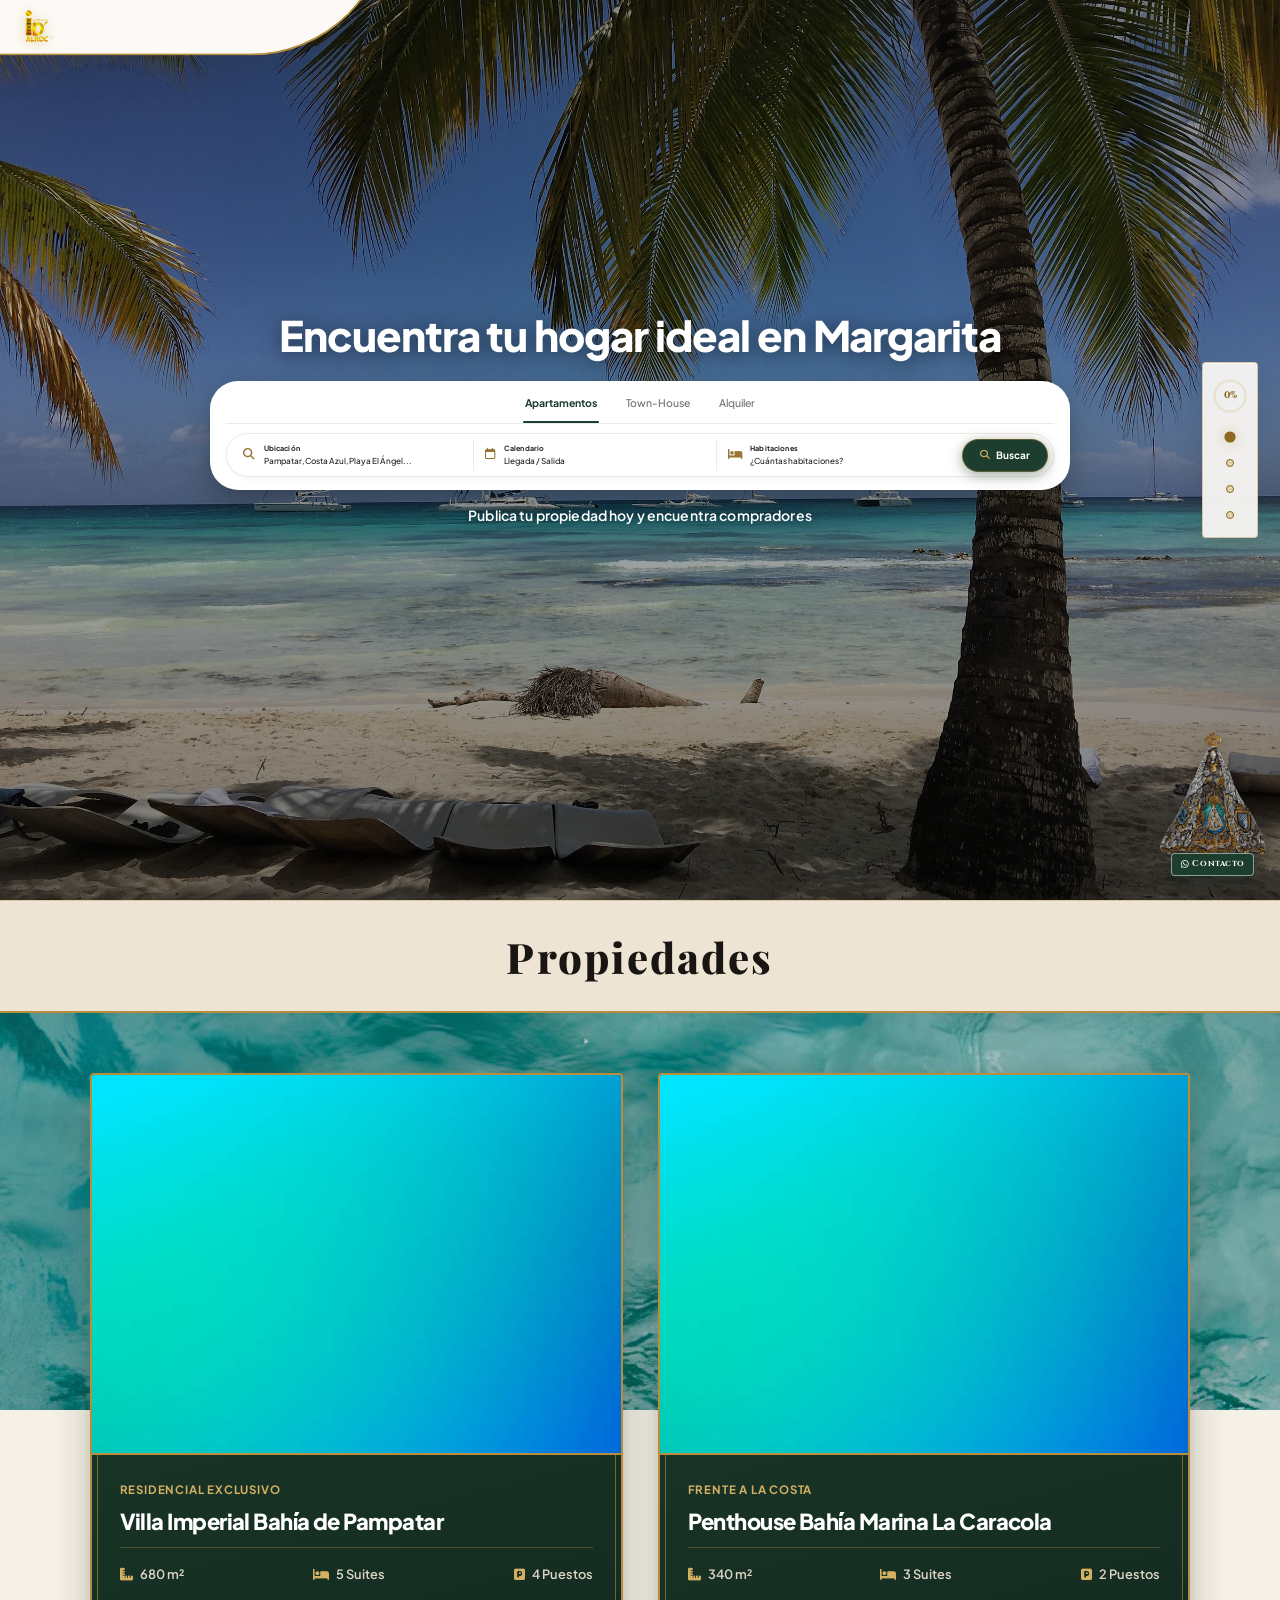
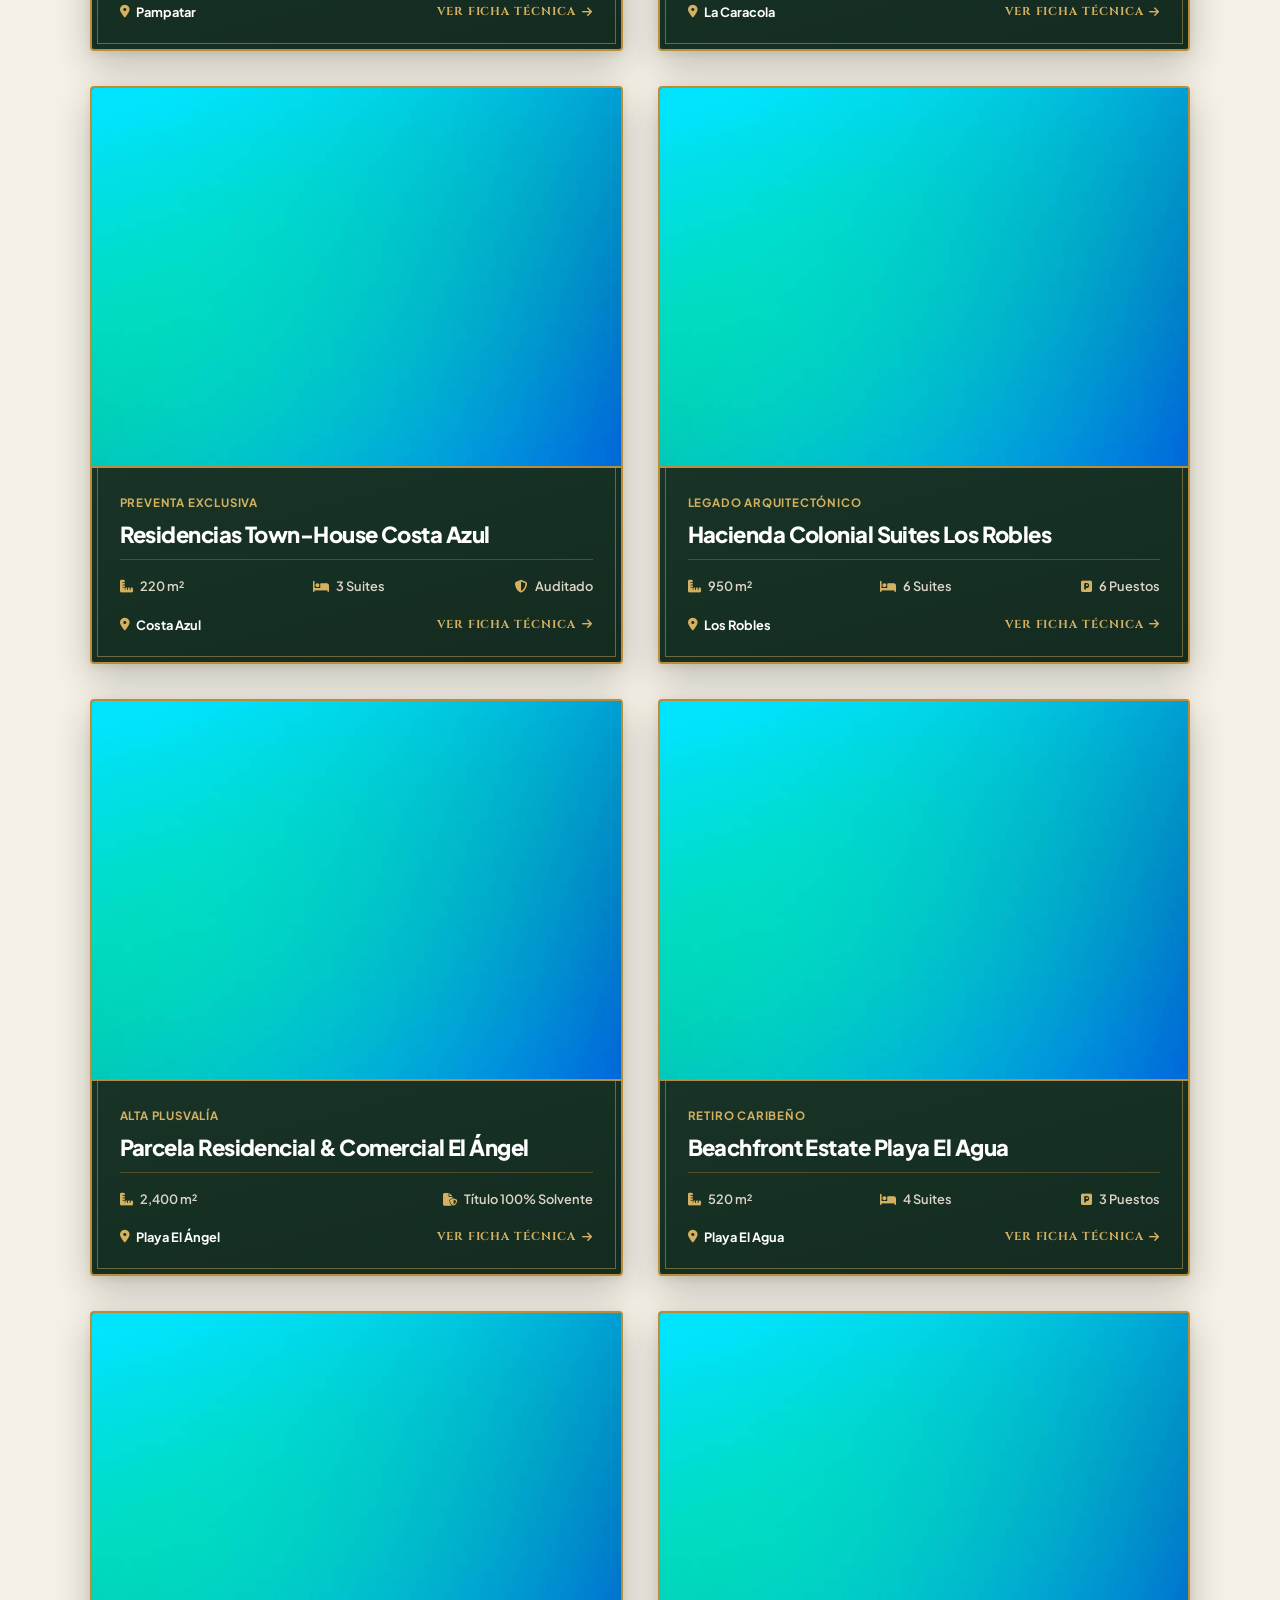
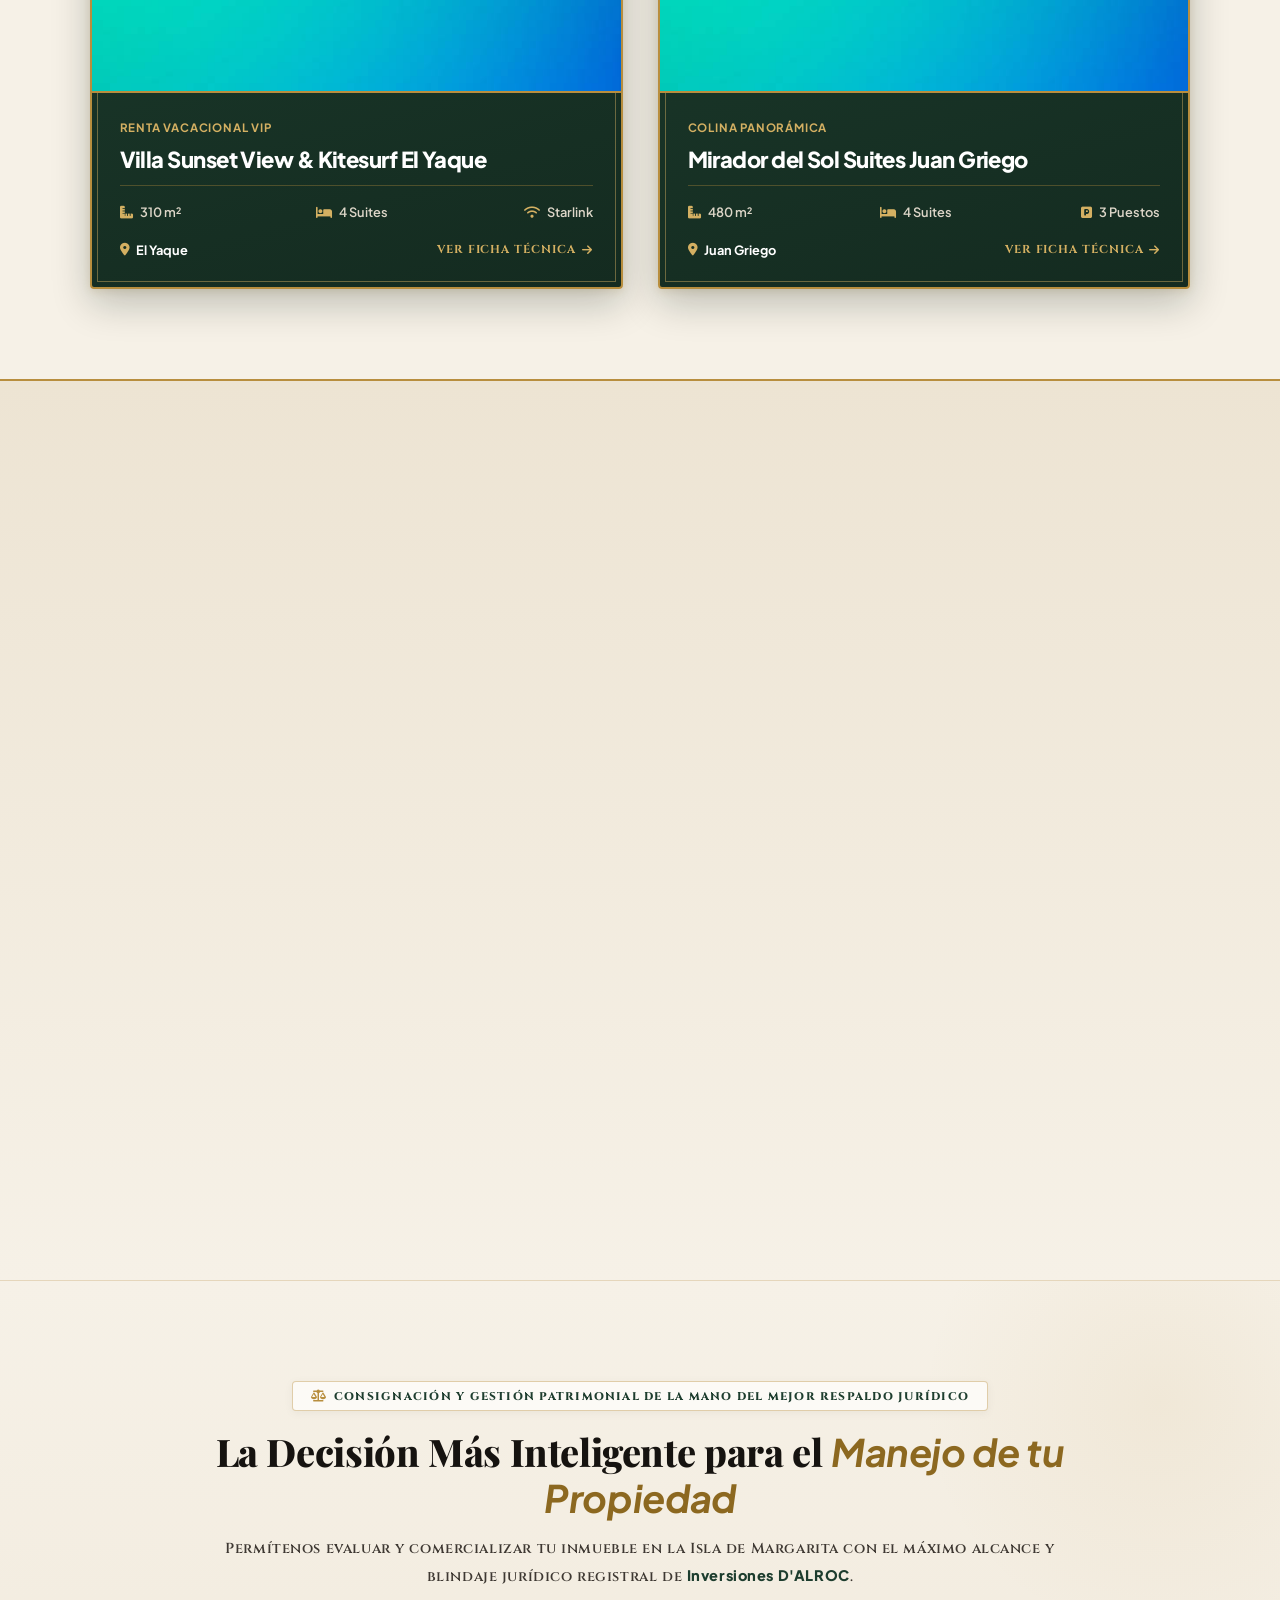
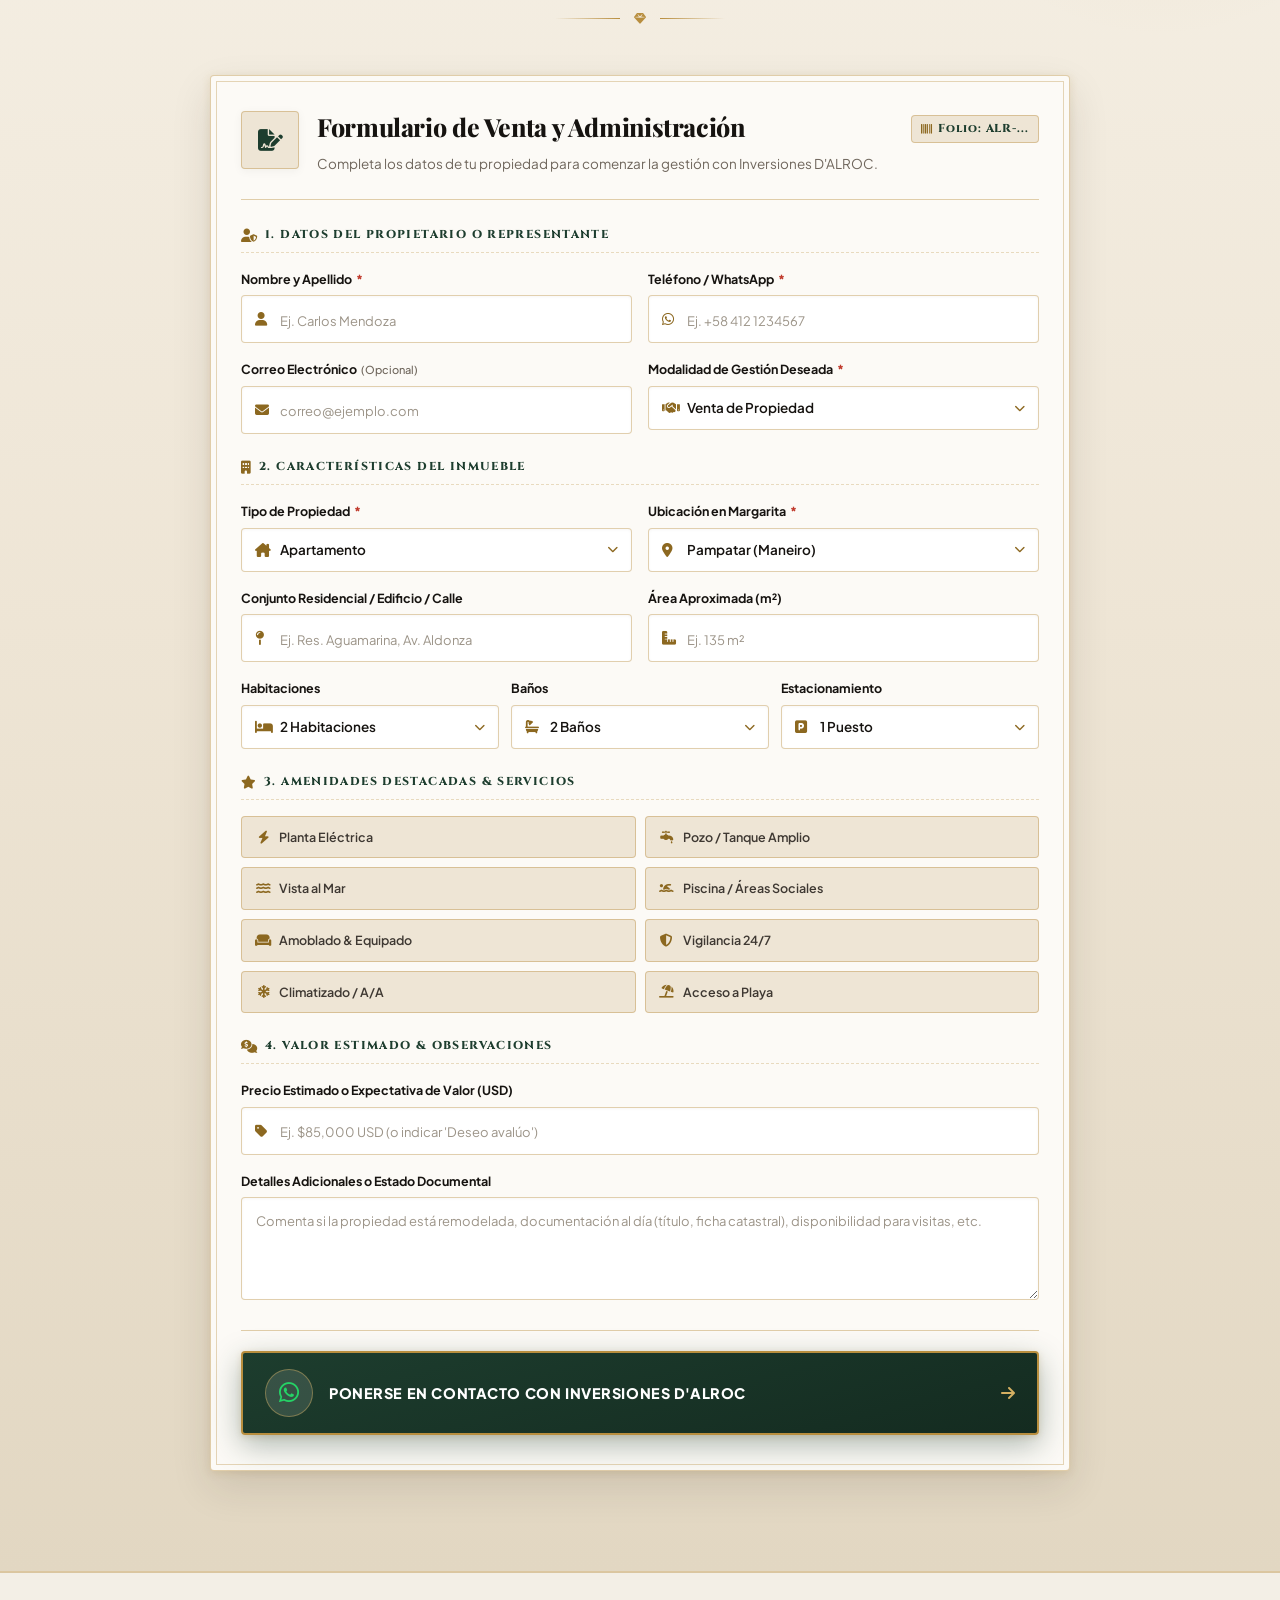
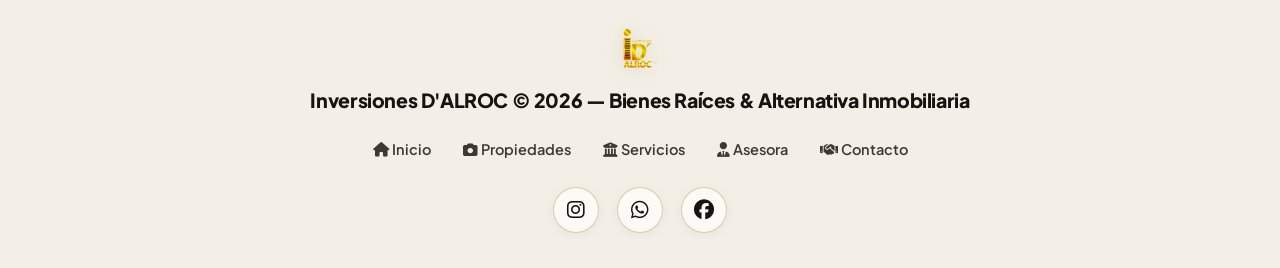
==== index.html @ d30102f3 "capo" ====
<!DOCTYPE html>
<html lang="es">

<head>
    <meta charset="UTF-8">
    <meta name="viewport" content="width=device-width, initial-scale=1.0, maximum-scale=1.0, user-scalable=no, viewport-fit=cover">
    <meta name="theme-color" content="#FCFAF6">
    <meta name="apple-mobile-web-app-capable" content="yes">
    <meta name="apple-mobile-web-app-status-bar-style" content="default">
    <title>Inversiones D'ALROC — Casas, Apartamentos y Terrenos en Isla de Margarita | Lic. Claudia Di Diomede</title>

    <!-- Metadatos Primarios & SEO -->
    <meta name="title" content="Inversiones D'ALROC — Casas, Apartamentos y Terrenos en Isla de Margarita | Lic. Claudia Di Diomede">
    <meta name="description" content="Inversiones D'ALROC Real Estate: Venta y alquiler de casas, apartamentos y terrenos en Isla de Margarita, Nueva Esparta. Asesoría jurídica personalizada con la Lic. Claudia Di Diomede.">
    <meta name="keywords" content="casas en isla de margarita, terrenos nueva esparta, compra y venta hogar, apartamentos en venta margarita, alquileres en margarita, inmobiliaria pampatar, lic claudia di diomede, inversiones dalroc">
    <meta name="author" content="Lic. Claudia Di Diomede — Inversiones D'ALROC C.A.">
    <meta name="robots" content="index, follow">
    <link rel="canonical" href="https://inversionesdalroc.com/">

    <!-- Open Graph / Redes Sociales & WhatsApp -->
    <meta property="og:type" content="website">
    <meta property="og:url" content="https://inversionesdalroc.com/">
    <meta property="og:title" content="Inversiones D'ALROC Real Estate — Bienes Raíces en Isla de Margarita">
    <meta property="og:description" content="Casas exclusivas, terrenos en Nueva Esparta, compra y venta de hogares, apartamentos frente al mar y alquileres con garantía jurídica en Margarita.">
    <meta property="og:image" content="https://inversionesdalroc.com/img/luxury_villa.png">
    <meta property="og:locale" content="es_VE">
    <meta property="og:site_name" content="Inversiones D'ALROC Real Estate">

    <!-- Twitter Card -->
    <meta property="twitter:card" content="summary_large_image">
    <meta property="twitter:url" content="https://inversionesdalroc.com/">
    <meta property="twitter:title" content="Inversiones D'ALROC Real Estate — Bienes Raíces en Margarita">
    <meta property="twitter:description" content="Venta y alquiler de casas, apartamentos y terrenos en Nueva Esparta con la Lic. Claudia Di Diomede.">
    <meta property="twitter:image" content="https://inversionesdalroc.com/img/luxury_villa.png">

    <!-- Datos Estructurados Schema.org (JSON-LD) para Google Search -->
    <script type="application/ld+json">
    {
      "@context": "https://schema.org",
      "@type": "RealEstateAgent",
      "name": "Inversiones D'ALROC Real Estate",
      "image": "https://inversionesdalroc.com/img/luxury_villa.png",
      "logo": "https://inversionesdalroc.com/img/IMG_0217.png",
      "telephone": "+584147907819",
      "email": "inversiones.idalroc@gmail.com",
      "url": "https://inversionesdalroc.com/",
      "address": {
        "@type": "PostalAddress",
        "addressLocality": "Isla de Margarita",
        "addressRegion": "Nueva Esparta",
        "addressCountry": "VE"
      },
      "founder": {
        "@type": "Person",
        "name": "Lic. Claudia Di Diomede",
        "jobTitle": "Corredora de Inmuebles Certificada",
        "image": "https://inversionesdalroc.com/img/ClaudiaIMG.jpeg"
      },
      "makesOffer": [
        {
          "@type": "Offer",
          "itemOffered": {
            "@type": "Product",
            "name": "Casas en Isla de Margarita",
            "description": "Venta de villas y casas de lujo en Pampatar, Costa Azul y Playa El Ángel."
          }
        },
        {
          "@type": "Offer",
          "itemOffered": {
            "@type": "Product",
            "name": "Terrenos Nueva Esparta",
            "description": "Venta de terrenos residenciales y comerciales con alta plusvalía y títulos garantizados."
          }
        },
        {
          "@type": "Offer",
          "itemOffered": {
            "@type": "Product",
            "name": "Compra y Venta Hogar",
            "description": "Servicios integrales de consignación, promoción y asesoría jurídica para la compra y venta de hogares."
          }
        },
        {
          "@type": "Offer",
          "itemOffered": {
            "@type": "Product",
            "name": "Apartamentos en Isla de Margarita",
            "description": "Venta y alquiler de apartamentos modernos frente al mar en La Caracola y Pampatar."
          }
        },
        {
          "@type": "Offer",
          "itemOffered": {
            "@type": "Product",
            "name": "Alquiler Residencial y Vacacional",
            "description": "Alquiler de casas y apartamentos para estadías temporales o contratos a largo plazo."
          }
        }
      ]
    }
    </script>

    <!-- Google Fonts: Cinzel, Playfair Display (Editorial Serif) & Plus Jakarta Sans (Clean Modern Sans) -->
    <link rel="preconnect" href="https://fonts.googleapis.com">
    <link rel="preconnect" href="https://fonts.gstatic.com" crossorigin>
    <link href="https://fonts.googleapis.com/css2?family=Cinzel:wght@500;600;700;800;900&family=Playfair+Display:ital,wght@0,400..900;1,400..900&family=Plus+Jakarta+Sans:wght@300;400;500;600;700;800&display=swap" rel="stylesheet">

    <!-- FontAwesome Icons -->
    <link rel="stylesheet" href="https://cdnjs.cloudflare.com/ajax/libs/font-awesome/6.7.2/css/all.min.css">

    <!-- Custom Architectural CSS Styles -->
    <link rel="stylesheet" href="estilos.css?v=responsive-15.0">
    <link rel="stylesheet" href="assets/scrollbar.css" media="only screen and (max-device-width:480px)">
    <link rel="stylesheet" href="seccion3.css?v=responsive-13.0">
</head>

<body>
    <!-- ==========================================================================
         FORMA SACRA D'ALROC EN EL TOPE (POP-UP OCULTO QUE SOBRESALE SOLO UN POQUITO)
         - CERO barra rectangular en el tope (el Hero queda 100% libre desde y:0).
         - La forma está oculta en el techo; solo sobresale un poquito (la pestaña de 46px).
         - Curvatura de arco en el extremo derecho (border-bottom-right-radius: 140px).
         - Mismo color marfil/pergamino de la página (#FCFAF6 / #F6F1E7).
         - CERO DIFUMINADO DEL FONDO (fondo 100% nítido y visible al desplegarse). -->
    <aside class="top-shape-popup" id="top-shape-popup" aria-label="Menú Arquitectónico D'ALROC">
        <!-- Cuerpo Principal de la Forma (Desplegable) -->
        <div class="top-shape-body">
            <!-- Encabezado con Marca & Botón de Cierre (Clickeable hacia pie de página) -->
            <div class="top-shape-header">
                <a href="#pie-de-pagina" class="top-shape-brand-link" title="Ir a información de contacto y pie de página">
                    <span class="top-shape-kicker">EXCLUSIVIDAD Y BLINDAJE</span>
                    <h2 class="top-shape-title">INVERSIONES D'<em>ALROC</em></h2>
                    <span class="top-shape-tagline">
                        <span class="tagline-desktop">En la venta o compra de tu propiedad</span>
                        <span class="tagline-mobile">Exclusividad y blindaje en la compra o venta de tu propiedad.</span>
                    </span>
                </a>
                <button class="top-shape-close-btn" id="top-shape-close-btn" aria-label="Cerrar Menú">
                    <i class="fa-solid fa-xmark"></i>
                </button>
            </div>

            <!-- Perfil Profesional & Presentación: De qué se trata Inversiones D'ALROC -->
            <div class="top-shape-about-card">
                <!-- Bloques de Especialidad y Servicios (Infonormal) - Por encima de la píldora -->
                <div class="top-shape-services-grid">
                    <div class="top-shape-service-card">
                        <div class="top-shape-service-icon">
                            <i class="fa-solid fa-building-circle-check"></i>
                        </div>
                        <div class="top-shape-service-text">
                            <strong>Bienes Raíces & Gestoría</strong>
                            <p>Compra, venta, alquiler y asesoría legal inmobiliaria.</p>
                        </div>
                    </div>

                    <div class="top-shape-service-card">
                        <div class="top-shape-service-icon">
                            <i class="fa-solid fa-compass-drafting"></i>
                        </div>
                        <div class="top-shape-service-text">
                            <strong>Construcción & Remodelación</strong>
                            <p>Proyectos de arquitectura, reformas y afines.</p>
                        </div>
                    </div>

                    <div class="top-shape-service-card">
                        <div class="top-shape-service-icon">
                            <i class="fa-solid fa-plane-departure"></i>
                        </div>
                        <div class="top-shape-service-text">
                            <strong>Turismo & Hospedaje</strong>
                            <p>Boletería aérea, pasajes y alojamientos selectos.</p>
                        </div>
                    </div>
                </div>

                <div class="top-shape-divider"></div>

                <!-- Fila Interactiva: Burbuja circular a Píldora Panorámica + Texto Fly-In rotativo (Sin panel verde) -->
                <div class="top-shape-expand-row" id="top-shape-expand-row">
                    <div class="top-shape-pill-box">
                        <img src="img/ImagenLarge.jpg" alt="Vista Panorámica Isla de Margarita — Inversiones D'ALROC" class="top-shape-pill-img">
                    </div>
                    <div class="top-shape-flyin-wrap" id="top-shape-flyin-wrap">
                        <div class="top-shape-flyin-item active" data-index="0">
                            <i class="fa-solid fa-location-dot"></i>
                            <span>BAHÍA DE PAMPATAR, ISLA DE MARGARITA</span>
                        </div>
                        <div class="top-shape-flyin-item" data-index="1">
                            <i class="fa-solid fa-house-chimney-window"></i>
                            <span>EL HOGAR DE TUS SUEÑOS, JUNTO A NUESTRA ASESORÍA.</span>
                        </div>
                        <div class="top-shape-flyin-item" data-index="2">
                            <i class="fa-solid fa-compass"></i>
                            <span>EL ENCANTO DE LA ISLA, DE LA MANO DE NOSOTROS.</span>
                        </div>
                    </div>
                </div>
            </div>

            <!-- Acciones de Contacto Inmediato -->
            <div class="top-shape-actions">
                <a href="#Galeria" class="top-shape-wa-link">
                    <i class="fa-solid fa-house-chimney"></i> Ver propiedades ahora
                </a>
                <a href="tel:+584147907819" class="top-shape-phone-link">
                    <i class="fa-solid fa-phone"></i> +58 414 790-7819
                </a>
            </div>
        </div>

        <button class="top-shape-handle" id="top-shape-handle" aria-expanded="false" aria-controls="top-shape-popup" aria-label="Abrir Menú Inversiones D'ALROC" title="Inversiones D'ALROC — Clic para abrir / cerrar menú">
            <img src="img/IMG_0217.png" alt="Inversiones D'ALROC" class="shape-handle-logo">
        </button>
    </aside>

    <!-- BRÚJULA & INDICADOR FLOTANTE DE RECORRIDO (SCROLL COMPASS) -->
    <aside class="scroll-compass-dock" id="scroll-compass" aria-label="Navegación de recorrido">
        <div class="compass-dial-wrap">
            <svg class="compass-dial-svg" viewBox="0 0 44 44">
                <circle class="compass-dial-bg" cx="22" cy="22" r="18" />
                <circle class="compass-dial-progress" id="compass-progress-circle" cx="22" cy="22" r="18" />
            </svg>
            <span class="compass-percent" id="compass-percent-text">0%</span>
        </div>
        <nav class="compass-milestones">
            <a href="#Historia" class="compass-node active" data-section="Historia" title="Inicio & Mercado">
                <span class="node-dot"></span>
                <span class="node-label">Inicio</span>
            </a>
            <a href="#Galeria" class="compass-node" data-section="Galeria" title="Portafolio de Inmuebles">
                <span class="node-dot"></span>
                <span class="node-label">Portafolio</span>
            </a>
            <a href="#Opiniones" class="compass-node" data-section="Opiniones" title="Servicios Premium">
                <span class="node-dot"></span>
                <span class="node-label">Servicios</span>
            </a>
            <a href="#Legado" class="compass-node" data-section="Legado" title="Lic. Claudia Di Diomede">
                <span class="node-dot"></span>
                <span class="node-label">Asesora</span>
            </a>
        </nav>
    </aside>

    <!-- ==========================================================================
         INSIGNIA / PESTAÑA FLOTANTE VIRGEN DEL VALLE (OPCIÓN 2)
         - Ubicada en el margen derecho inferior como sello protector insular.
         - Muestra la silueta de PopUPpaginawebOK con resplandor dorado.
         - Al hacer clic, abre un flyout victoriano con canal directo a WhatsApp.
         ========================================================================== -->
    <aside class="virgen-floating-dock" id="virgen-floating-dock" aria-label="Sello Sacro Virgen del Valle D'ALROC">
        <!-- Tarjeta Flyout: Tarjeta de Presentación Ejecutiva Lcda. Claudia Di Diomede -->
        <div class="virgen-flyout-card" id="virgen-flyout-card" aria-hidden="true">
            <button class="virgen-flyout-close" id="virgen-flyout-close" aria-label="Cerrar presentación">
                <i class="fa-solid fa-xmark"></i>
            </button>
            
            <!-- Encabezado con Retrato y Datos Principales (Más espacioso y visible) -->
            <div class="vcard-profile-header">
                <div class="vcard-avatar-box">
                    <img src="img/ClaudiaIMG.jpeg" alt="Lcda. Claudia Di Diomede" class="vcard-avatar-img">
                </div>
                <div class="vcard-profile-info">
                    <span class="vcard-kicker">ASESORÍA INMOBILIARIA INTEGRAL</span>
                    <h4 class="vcard-name">Lcda. Claudia Di Diomede</h4>
                    <span class="vcard-cert-tag"><i class="fa-solid fa-award"></i> Profesional Certificado N° 2735</span>
                </div>
            </div>

            <!-- Línea Divisoria con Redes Sociales Oficiales D'ALROC -->
            <div class="vcard-icons-divider" aria-label="Redes Sociales Oficiales: X, Instagram, Facebook y YouTube">
                <span class="vcard-divider-line"></span>
                <div class="vcard-icons-row">
                    <a href="https://x.com/AlrocD" target="_blank" rel="noopener noreferrer" class="vcard-icon-badge" title="X (Twitter) @AlrocD" aria-label="X Twitter Inversiones D'ALROC">
                        <i class="fa-brands fa-x-twitter"></i>
                    </a>
                    <a href="https://www.instagram.com/inversionesdalroc.ca?utm_source=qr&igsh=cG54N2lrMnhqZDhx" target="_blank" rel="noopener noreferrer" class="vcard-icon-badge" title="Instagram @inversionesdalroc.ca" aria-label="Instagram Inversiones D'ALROC">
                        <i class="fa-brands fa-instagram"></i>
                    </a>
                    <a href="https://www.facebook.com/search/top?q=Inversiones%20D%27ALROC" target="_blank" rel="noopener noreferrer" class="vcard-icon-badge" title="Facebook Inversiones D'ALROC" aria-label="Facebook Inversiones D'ALROC">
                        <i class="fa-brands fa-facebook-f"></i>
                    </a>
                    <a href="https://www.youtube.com/@InversionesDalroc" target="_blank" rel="noopener noreferrer" class="vcard-icon-badge" title="Canal de YouTube Oficial D'ALROC" aria-label="YouTube Inversiones D'ALROC">
                        <i class="fa-brands fa-youtube"></i>
                    </a>
                </div>
                <span class="vcard-divider-line"></span>
            </div>

            <!-- Canal Directo WhatsApp -->
            <a href="https://wa.me/584147907819?text=Hola%2C%20Lcda.%20Claudia.%20Deseo%20informaci%C3%B3n%20sobre%20sus%20servicios%20inmobiliarios%2C%20gestor%C3%ADa%20y%20turismo%20en%20Isla%20de%20Margarita." target="_blank" rel="noopener noreferrer" class="virgen-flyout-wa-btn">
                <i class="fa-brands fa-whatsapp"></i> Conversar con la Lcda. Claudia
            </a>
        </div>

        <!-- Pestaña / Silueta de la Virgen que asoma desde el margen derecho -->
        <div class="virgen-tab-trigger" id="virgen-tab-trigger" role="button" tabindex="0" aria-label="Abrir mensaje de bienvenida y WhatsApp" title="Virgen del Valle — Manto Sacro D'ALROC">
            <img src="img/Ejemplo.png" alt="Manto Sagrado Virgen del Valle D'ALROC" class="virgen-mantle-img">
            <span class="virgen-pulse-pill"><i class="fa-brands fa-whatsapp"></i> Contacto</span>
        </div>
    </aside>

    <!-- SECCIÓN 1 — HERO ESTILO AIRBNB (BÚSQUEDA DIRECTA & CONVERSIÓN) -->
    <section class="airbnb-hero" id="Historia">
        <!-- Capa sutil de oscurecimiento (overlay) -->
        <div class="airbnb-hero-overlay"></div>

        <div class="airbnb-hero-container">
            <!-- ENCABEZADO CENTRAL -->
            <h1 class="airbnb-hero-title">Encuentra tu hogar ideal en Margarita</h1>

            <!-- WIDGET DE BÚSQUEDA FLOTANTE (COMPONENTE PRINCIPAL) -->
            <div class="airbnb-search-widget">
                <!-- Fila superior (Pestañas) -->
                <div class="airbnb-widget-tabs" role="tablist" aria-label="Categorías de inmuebles">
                    <button class="airbnb-tab-btn active" role="tab" aria-selected="true" data-type="apartamentos">
                        Apartamentos
                    </button>
                    <button class="airbnb-tab-btn" role="tab" aria-selected="false" data-type="townhouse">
                        Town-House
                    </button>
                    <button class="airbnb-tab-btn" role="tab" aria-selected="false" data-type="alquiler">
                        Alquiler
                    </button>
                </div>

                <!-- Fila inferior (Barra de entradas dividida horizontalmente) -->
                <form class="airbnb-inputs-bar" id="airbnb-search-form" action="#Galeria" method="GET">
                    <!-- Campo 1: [Icono Ubicación] Selector Combobox -->
                    <div class="airbnb-field-group" onclick="document.getElementById('input-ubicacion').focus();">
                        <i class="fa-solid fa-magnifying-glass field-icon"></i>
                        <div class="field-texts">
                            <label for="input-ubicacion" class="field-label">Ubicación</label>
                            <select id="input-ubicacion" name="ubicacion" class="field-input field-select">
                                <option value="" disabled selected hidden>Pampatar, Costa Azul, Playa El Ángel...</option>
                                <option value="">Todas las ubicaciones</option>
                                <option value="Pampatar">Pampatar</option>
                                <option value="Costa Azul">Costa Azul</option>
                                <option value="Playa El Ángel">Playa El Ángel</option>
                                <option value="La Caracola">La Caracola</option>
                                <option value="Juan Griego">Juan Griego</option>
                            </select>
                        </div>
                    </div>

                    <div class="field-divider"></div>

                    <!-- Campo 2: [Icono Calendario] Selector Combobox -->
                    <div class="airbnb-field-group" onclick="document.getElementById('input-calendario').focus();">
                        <i class="fa-regular fa-calendar field-icon"></i>
                        <div class="field-texts">
                            <label for="input-calendario" class="field-label">Calendario</label>
                            <select id="input-calendario" name="fechas" class="field-input field-select">
                                <option value="" disabled selected hidden>Llegada / Salida</option>
                                <option value="">Cualquier fecha</option>
                                <option value="Esta semana">Esta semana</option>
                                <option value="Próximo mes">Próximo mes</option>
                                <option value="Temporada Vacacional">Temporada Vacacional</option>
                                <option value="Largo Plazo">Largo Plazo</option>
                            </select>
                        </div>
                    </div>

                    <div class="field-divider"></div>

                    <!-- Campo 3: [Icono Habitaciones] Habitaciones Combobox -->
                    <div class="airbnb-field-group" onclick="document.getElementById('input-habitaciones').focus();">
                        <i class="fa-solid fa-bed field-icon"></i>
                        <div class="field-texts">
                            <label for="input-habitaciones" class="field-label">Habitaciones</label>
                            <select id="input-habitaciones" name="habitaciones" class="field-input field-select">
                                <option value="" disabled selected hidden>¿Cuántas habitaciones?</option>
                                <option value="">Cualquier cantidad</option>
                                <option value="1 habitación">1 habitación</option>
                                <option value="2 habitaciones">2 habitaciones</option>
                                <option value="3 habitaciones">3 habitaciones</option>
                                <option value="4+ habitaciones">4 o más habitaciones</option>
                                <option value="Inversión / Proyecto">Inversión / Proyecto</option>
                            </select>
                        </div>
                    </div>

                    <!-- Botón CTA (Extremo derecho) -->
                    <button type="submit" class="airbnb-cta-btn" id="btn-buscar">
                        <i class="fa-solid fa-magnifying-glass"></i>
                        <span>Buscar</span>
                    </button>
                </form>
            </div>

            <!-- ENLACE SECUNDARIO A SECCIÓN 4 (CONSIGNACIÓN / VENDER PROPIEDAD) -->
            <div class="airbnb-secondary-wrap">
                <a href="#Legado" class="airbnb-secondary-link">Publica tu propiedad hoy y encuentra compradores</a>
            </div>
        </div>
    </section>

    <!-- ENCABEZADO DIVISIONARIO HERO / PORTAFOLIO -->
    <header class="portfolio-divider-header" id="Seccion-Propiedades">
        <div class="portfolio-divider-container">
            <h2 class="portfolio-divider-title">Propiedades</h2>
        </div>
    </header>

    <!-- SECCIÓN 2 — PORTAFOLIO DE PROPIEDADES (CATÁLOGO DIRECTO 2 POR FILA) -->
    <section class="Galeria" id="Galeria">
        <!-- CUADRÍCULA DE PROPIEDADES (PORTFOLIO GRID — 2 POR FILA ESTILO CATÁLOGO AIRBNB) -->
        <div class="portfolio-grid">
            <!-- Card 1: ACTIVA (Villa Imperial Bahía de Pampatar) -->
            <div class="portfolio-card reveal-on-scroll" id="villa_pampatar" data-category="villas" data-project-key="villa_pampatar">
                <div class="portfolio-media-holder">
                    <img src="img/OverallPick.png" alt="Villa Imperial Bahía de Pampatar" loading="lazy">
                </div>
                <div class="portfolio-info">
                    <div>
                        <span class="portfolio-category-tag">Residencial Exclusivo</span>
                        <h4>Villa Imperial Bahía de Pampatar</h4>
                    </div>
                    <div class="portfolio-meta">
                        <div class="meta-specs-row">
                            <span><i class="fa-solid fa-ruler-combined"></i> 680 m²</span>
                            <span><i class="fa-solid fa-bed"></i> 5 Suites</span>
                            <span><i class="fa-solid fa-square-parking"></i> 4 Puestos</span>
                        </div>
                        <div class="meta-action-row">
                            <span class="meta-location"><i class="fa-solid fa-location-dot"></i> Pampatar</span>
                            <span class="meta-cta-link">Ver Ficha Técnica <i class="fa-solid fa-arrow-right"></i></span>
                        </div>
                    </div>
                </div>
            </div>

            <!-- Card 2: ACTIVA (Penthouse Bahía Marina La Caracola) -->
            <div class="portfolio-card reveal-on-scroll" id="caracola_penthouse" data-category="playas" data-project-key="caracola_penthouse">
                <div class="portfolio-media-holder">
                    <img src="img/OverallPick.png" alt="Penthouse Bahía Marina La Caracola" loading="lazy">
                </div>
                <div class="portfolio-info">
                    <div>
                        <span class="portfolio-category-tag">Frente a la Costa</span>
                        <h4>Penthouse Bahía Marina La Caracola</h4>
                    </div>
                    <div class="portfolio-meta">
                        <div class="meta-specs-row">
                            <span><i class="fa-solid fa-ruler-combined"></i> 340 m²</span>
                            <span><i class="fa-solid fa-bed"></i> 3 Suites</span>
                            <span><i class="fa-solid fa-square-parking"></i> 2 Puestos</span>
                        </div>
                        <div class="meta-action-row">
                            <span class="meta-location"><i class="fa-solid fa-location-dot"></i> La Caracola</span>
                            <span class="meta-cta-link">Ver Ficha Técnica <i class="fa-solid fa-arrow-right"></i></span>
                        </div>
                    </div>
                </div>
            </div>

            <!-- Card 3: WORK IN PROGRESS (Town-House Costa Azul) -->
            <div class="portfolio-card reveal-on-scroll" id="costa_azul_townhouses" data-category="townhouses" data-project-key="costa_azul_townhouses">
                <div class="portfolio-media-holder">
                    <img src="img/OverallPick.png" alt="Residencias Town-House Costa Azul" loading="lazy">
                </div>
                <div class="portfolio-info">
                    <div>
                        <span class="portfolio-category-tag">Preventa Exclusiva</span>
                        <h4>Residencias Town-House Costa Azul</h4>
                    </div>
                    <div class="portfolio-meta">
                        <div class="meta-specs-row">
                            <span><i class="fa-solid fa-ruler-combined"></i> 220 m²</span>
                            <span><i class="fa-solid fa-bed"></i> 3 Suites</span>
                            <span><i class="fa-solid fa-shield-halved"></i> Auditado</span>
                        </div>
                        <div class="meta-action-row">
                            <span class="meta-location"><i class="fa-solid fa-location-dot"></i> Costa Azul</span>
                            <span class="meta-cta-link">Ver Ficha Técnica <i class="fa-solid fa-arrow-right"></i></span>
                        </div>
                    </div>
                </div>
            </div>

            <!-- Card 4: ACTIVA (Hacienda Colonial Suites Los Robles) -->
            <div class="portfolio-card reveal-on-scroll" id="villa_los_robles" data-category="villas" data-project-key="villa_los_robles">
                <div class="portfolio-media-holder">
                    <img src="img/OverallPick.png" alt="Hacienda Colonial Suites Los Robles" loading="lazy">
                </div>
                <div class="portfolio-info">
                    <div>
                        <span class="portfolio-category-tag">Legado Arquitectónico</span>
                        <h4>Hacienda Colonial Suites Los Robles</h4>
                    </div>
                    <div class="portfolio-meta">
                        <div class="meta-specs-row">
                            <span><i class="fa-solid fa-ruler-combined"></i> 950 m²</span>
                            <span><i class="fa-solid fa-bed"></i> 6 Suites</span>
                            <span><i class="fa-solid fa-square-parking"></i> 6 Puestos</span>
                        </div>
                        <div class="meta-action-row">
                            <span class="meta-location"><i class="fa-solid fa-location-dot"></i> Los Robles</span>
                            <span class="meta-cta-link">Ver Ficha Técnica <i class="fa-solid fa-arrow-right"></i></span>
                        </div>
                    </div>
                </div>
            </div>

            <!-- Card 5: WORK IN PROGRESS (Parcela Residencial & Comercial El Ángel) -->
            <div class="portfolio-card reveal-on-scroll" id="terreno_playa_el_angel" data-category="terrenos" data-project-key="terreno_playa_el_angel">
                <div class="portfolio-media-holder">
                    <img src="img/OverallPick.png" alt="Parcela Residencial & Comercial El Ángel" loading="lazy">
                </div>
                <div class="portfolio-info">
                    <div>
                        <span class="portfolio-category-tag">Alta Plusvalía</span>
                        <h4>Parcela Residencial & Comercial El Ángel</h4>
                    </div>
                    <div class="portfolio-meta">
                        <div class="meta-specs-row">
                            <span><i class="fa-solid fa-ruler-combined"></i> 2,400 m²</span>
                            <span><i class="fa-solid fa-file-shield"></i> Título 100% Solvente</span>
                        </div>
                        <div class="meta-action-row">
                            <span class="meta-location"><i class="fa-solid fa-location-dot"></i> Playa El Ángel</span>
                            <span class="meta-cta-link">Ver Ficha Técnica <i class="fa-solid fa-arrow-right"></i></span>
                        </div>
                    </div>
                </div>
            </div>

            <!-- Card 6: ACTIVA (Beachfront Estate Playa El Agua) -->
            <div class="portfolio-card reveal-on-scroll" id="beachfront_el_agua" data-category="playas" data-project-key="beachfront_el_agua">
                <div class="portfolio-media-holder">
                    <img src="img/OverallPick.png" alt="Beachfront Estate Playa El Agua" loading="lazy">
                </div>
                <div class="portfolio-info">
                    <div>
                        <span class="portfolio-category-tag">Retiro Caribeño</span>
                        <h4>Beachfront Estate Playa El Agua</h4>
                    </div>
                    <div class="portfolio-meta">
                        <div class="meta-specs-row">
                            <span><i class="fa-solid fa-ruler-combined"></i> 520 m²</span>
                            <span><i class="fa-solid fa-bed"></i> 4 Suites</span>
                            <span><i class="fa-solid fa-square-parking"></i> 3 Puestos</span>
                        </div>
                        <div class="meta-action-row">
                            <span class="meta-location"><i class="fa-solid fa-location-dot"></i> Playa El Agua</span>
                            <span class="meta-cta-link">Ver Ficha Técnica <i class="fa-solid fa-arrow-right"></i></span>
                        </div>
                    </div>
                </div>
            </div>

            <!-- Card 7: WORK IN PROGRESS (Villa Sunset View & Kitesurf El Yaque) -->
            <div class="portfolio-card reveal-on-scroll" id="alquiler_el_yaque" data-category="alquiler" data-project-key="alquiler_el_yaque">
                <div class="portfolio-media-holder">
                    <img src="img/OverallPick.png" alt="Villa Sunset View & Kitesurf El Yaque" loading="lazy">
                </div>
                <div class="portfolio-info">
                    <div>
                        <span class="portfolio-category-tag">Renta Vacacional VIP</span>
                        <h4>Villa Sunset View & Kitesurf El Yaque</h4>
                    </div>
                    <div class="portfolio-meta">
                        <div class="meta-specs-row">
                            <span><i class="fa-solid fa-ruler-combined"></i> 310 m²</span>
                            <span><i class="fa-solid fa-bed"></i> 4 Suites</span>
                            <span><i class="fa-solid fa-wifi"></i> Starlink</span>
                        </div>
                        <div class="meta-action-row">
                            <span class="meta-location"><i class="fa-solid fa-location-dot"></i> El Yaque</span>
                            <span class="meta-cta-link">Ver Ficha Técnica <i class="fa-solid fa-arrow-right"></i></span>
                        </div>
                    </div>
                </div>
            </div>

            <!-- Card 8: WORK IN PROGRESS (Mirador del Sol Suites Juan Griego) -->
            <div class="portfolio-card reveal-on-scroll" id="mirador_juan_griego" data-category="villas" data-project-key="mirador_juan_griego">
                <div class="portfolio-media-holder">
                    <img src="img/OverallPick.png" alt="Mirador del Sol Suites Juan Griego" loading="lazy">
                </div>
                <div class="portfolio-info">
                    <div>
                        <span class="portfolio-category-tag">Colina Panorámica</span>
                        <h4>Mirador del Sol Suites Juan Griego</h4>
                    </div>
                    <div class="portfolio-meta">
                        <div class="meta-specs-row">
                            <span><i class="fa-solid fa-ruler-combined"></i> 480 m²</span>
                            <span><i class="fa-solid fa-bed"></i> 4 Suites</span>
                            <span><i class="fa-solid fa-square-parking"></i> 3 Puestos</span>
                        </div>
                        <div class="meta-action-row">
                            <span class="meta-location"><i class="fa-solid fa-location-dot"></i> Juan Griego</span>
                            <span class="meta-cta-link">Ver Ficha Técnica <i class="fa-solid fa-arrow-right"></i></span>
                        </div>
                    </div>
                </div>
            </div>
        </div>
    </section>

    <!-- SECCIÓN 3 (POR DEFINIR) -->
    <section class="Opiniones" id="Opiniones"></section>

    <!-- ==========================================================================
         SECCIÓN 4: CONSIGNACIÓN, FORMULARIO DE GESTIÓN & RESPALDO PROFESIONAL
         Vende o Administra tu Propiedad con Inversiones D'ALROC
         Lcda. Claudia Di Diomede — Corredora Inmobiliaria Certificada N° 2735
         ========================================================================== -->
    <section class="Legado" id="Legado">
        <div class="legado-container">
            <!-- Encabezado Arquitectónico Neoclásico -->
            <div class="legado-header-editorial">
                <div class="legado-kicker-badge">
                    <i class="fa-solid fa-scale-balanced"></i>
                    <span>CONSIGNACIÓN Y GESTIÓN PATRIMONIAL DE LA MANO DEL MEJOR RESPALDO JURÍDICO</span>
                </div>
                <h2 class="legado-main-title">
                    La Decisión Más Inteligente para el <span>Manejo de tu Propiedad</span>
                </h2>
                <p class="legado-lead-desc">
                    Permítenos evaluar y comercializar tu inmueble en la Isla de Margarita con el máximo alcance y blindaje jurídico registral de <strong>Inversiones D'ALROC</strong>.
                </p>
                <div class="legado-gold-filigree">
                    <span class="filigree-line"></span>
                    <i class="fa-solid fa-gem filigree-gem"></i>
                    <span class="filigree-line"></span>
                </div>
            </div>

            <!-- Formulario Centrado de Venta y Administración -->
            <div class="legado-content-single">
                
                <div class="consignacion-card">
                    <div class="consignacion-card-header">
                        <div class="consignacion-header-icon">
                            <i class="fa-solid fa-file-signature"></i>
                        </div>
                        <div class="consignacion-header-text">
                            <div class="consignacion-header-top-row">
                                <h3 class="consignacion-title">Formulario de Venta y Administración</h3>
                                <span class="header-folio-tag" id="displayFolioTag"><i class="fa-solid fa-barcode"></i> Folio: ALR-...</span>
                            </div>
                            <p class="consignacion-subtitle">
                                Completa los datos de tu propiedad para comenzar la gestión con Inversiones D'ALROC.
                            </p>
                        </div>
                    </div>

                    <form id="formConsignacionPropiedad" class="consignacion-form" novalidate>
                        <!-- Folio / ID de Registro Transparente -->
                        <input type="hidden" id="propFolioID" name="ID_Expediente" value="">

                        <!-- Bloque 1: Datos del Propietario -->
                        <div class="form-section-legend">
                            <i class="fa-solid fa-user-shield"></i>
                            <span>1. DATOS DEL PROPIETARIO O REPRESENTANTE</span>
                        </div>
                        
                        <div class="form-row-2">
                            <div class="form-field-group">
                                <label for="propNombre">Nombre y Apellido <span class="req-star">*</span></label>
                                <div class="input-with-icon">
                                    <i class="fa-solid fa-user"></i>
                                    <input type="text" id="propNombre" name="propNombre" placeholder="Ej. Carlos Mendoza" required class="arch-field-control">
                                </div>
                            </div>
                            <div class="form-field-group">
                                <label for="propTelefono">Teléfono / WhatsApp <span class="req-star">*</span></label>
                                <div class="input-with-icon">
                                    <i class="fa-brands fa-whatsapp"></i>
                                    <input type="tel" id="propTelefono" name="propTelefono" placeholder="Ej. +58 412 1234567" required class="arch-field-control">
                                </div>
                            </div>
                        </div>

                        <div class="form-row-2">
                            <div class="form-field-group">
                                <label for="propEmail">Correo Electrónico <span class="opt-tag">(Opcional)</span></label>
                                <div class="input-with-icon">
                                    <i class="fa-solid fa-envelope"></i>
                                    <input type="email" id="propEmail" name="propEmail" placeholder="correo@ejemplo.com" class="arch-field-control">
                                </div>
                            </div>
                            <div class="form-field-group">
                                <label for="propModalidad">Modalidad de Gestión Deseada <span class="req-star">*</span></label>
                                <div class="input-with-icon select-wrapper">
                                    <i class="fa-solid fa-handshake"></i>
                                    <select id="propModalidad" name="propModalidad" required class="arch-field-control arch-select">
                                        <option value="Venta de Propiedad" selected>Venta de Propiedad</option>
                                        <option value="Administración & Alquiler Vacacional">Administración & Alquiler Vacacional</option>
                                        <option value="Alquiler Residencial Anual">Alquiler Residencial Anual</option>
                                        <option value="Avalúo Comercial">Avalúo Comercial</option>
                                    </select>
                                </div>
                            </div>
                        </div>

                        <!-- Bloque 2: Datos del Inmueble -->
                        <div class="form-section-legend">
                            <i class="fa-solid fa-building"></i>
                            <span>2. CARACTERÍSTICAS DEL INMUEBLE</span>
                        </div>

                        <div class="form-row-2">
                            <div class="form-field-group">
                                <label for="propTipo">Tipo de Propiedad <span class="req-star">*</span></label>
                                <div class="input-with-icon select-wrapper">
                                    <i class="fa-solid fa-house-chimney"></i>
                                    <select id="propTipo" name="propTipo" required class="arch-field-control arch-select">
                                        <option value="Apartamento" selected>Apartamento</option>
                                        <option value="Villa / Casa Vacacional">Villa / Casa Vacacional</option>
                                        <option value="Town-House">Town-House</option>
                                        <option value="Penthouse Exclusivo">Penthouse Exclusivo</option>
                                        <option value="Terreno / Parcela / Lote">Terreno / Parcela / Lote</option>
                                        <option value="Local Comercial / Oficina">Local Comercial / Oficina</option>
                                        <option value="Galpón / Depósito Industrial">Galpón / Depósito Industrial</option>
                                        <option value="Otro Inmueble">Otro Inmueble</option>
                                    </select>
                                </div>
                            </div>
                            <div class="form-field-group">
                                <label for="propZona">Ubicación en Margarita <span class="req-star">*</span></label>
                                <div class="input-with-icon select-wrapper">
                                    <i class="fa-solid fa-location-dot"></i>
                                    <select id="propZona" name="propZona" required class="arch-field-control arch-select">
                                        <option value="Pampatar (Municipio Maneiro)" selected>Pampatar (Maneiro)</option>
                                        <option value="Costa Azul (Porlamar / Mariño)">Costa Azul (Porlamar)</option>
                                        <option value="Playa El Ángel (Pampatar)">Playa El Ángel</option>
                                        <option value="Jorge Coll (Maneiro)">Jorge Coll</option>
                                        <option value="La Caracola / Los Uveros">La Caracola / Los Uveros</option>
                                        <option value="Playa El Agua / Playa Parguito">Playa El Agua / Parguito</option>
                                        <option value="Juan Griego (Marcano)">Juan Griego</option>
                                        <option value="El Yaque (Díaz)">El Yaque</option>
                                        <option value="La Asunción (Arismendi)">La Asunción</option>
                                        <option value="Porlamar Centro / Zonas Aledañas">Porlamar Centro / Otras</option>
                                        <option value="Otra Zona de la Isla">Otra Zona de la Isla</option>
                                    </select>
                                </div>
                            </div>
                        </div>

                        <div class="form-row-2">
                            <div class="form-field-group">
                                <label for="propUrbanismo">Conjunto Residencial / Edificio / Calle</label>
                                <div class="input-with-icon">
                                    <i class="fa-solid fa-map-pin"></i>
                                    <input type="text" id="propUrbanismo" name="propUrbanismo" placeholder="Ej. Res. Aguamarina, Av. Aldonza" class="arch-field-control">
                                </div>
                            </div>
                            <div class="form-field-group">
                                <label for="propMetros">Área Aproximada (m²)</label>
                                <div class="input-with-icon">
                                    <i class="fa-solid fa-ruler-combined"></i>
                                    <input type="text" id="propMetros" name="propMetros" placeholder="Ej. 135 m²" class="arch-field-control">
                                </div>
                            </div>
                        </div>

                        <!-- Distribución: 3 columnas compactas -->
                        <div class="form-row-3">
                            <div class="form-field-group">
                                <label for="propHabs">Habitaciones</label>
                                <div class="input-with-icon select-wrapper">
                                    <i class="fa-solid fa-bed"></i>
                                    <select id="propHabs" name="propHabs" class="arch-field-control arch-select">
                                        <option value="1 Habitación">1 Habitación</option>
                                        <option value="2 Habitaciones" selected>2 Habitaciones</option>
                                        <option value="3 Habitaciones">3 Habitaciones</option>
                                        <option value="4 Habitaciones">4 Habitaciones</option>
                                        <option value="5+ Habitaciones">5+ Habitaciones</option>
                                        <option value="No Aplica">No Aplica</option>
                                    </select>
                                </div>
                            </div>
                            <div class="form-field-group">
                                <label for="propBanos">Baños</label>
                                <div class="input-with-icon select-wrapper">
                                    <i class="fa-solid fa-bath"></i>
                                    <select id="propBanos" name="propBanos" class="arch-field-control arch-select">
                                        <option value="1 Baño">1 Baño</option>
                                        <option value="2 Baños" selected>2 Baños</option>
                                        <option value="3 Baños">3 Baños</option>
                                        <option value="4+ Baños">4+ Baños</option>
                                        <option value="No Aplica">No Aplica</option>
                                    </select>
                                </div>
                            </div>
                            <div class="form-field-group">
                                <label for="propEstacionamiento">Estacionamiento</label>
                                <div class="input-with-icon select-wrapper">
                                    <i class="fa-solid fa-square-parking"></i>
                                    <select id="propEstacionamiento" name="propEstacionamiento" class="arch-field-control arch-select">
                                        <option value="Sin puesto">Sin puesto</option>
                                        <option value="1 Puesto" selected>1 Puesto</option>
                                        <option value="2 Puestos">2 Puestos</option>
                                        <option value="3+ Puestos">3+ Puestos</option>
                                    </select>
                                </div>
                            </div>
                        </div>

                        <!-- Bloque 3: Amenidades y Fortalezas -->
                        <div class="form-section-legend">
                            <i class="fa-solid fa-star"></i>
                            <span>3. AMENIDADES DESTACADAS & SERVICIOS</span>
                        </div>

                        <div class="amenities-pills-grid">
                            <label class="amenity-checkbox-pill">
                                <input type="checkbox" name="amenidades" value="Planta Eléctrica">
                                <span class="pill-body"><i class="fa-solid fa-bolt"></i> Planta Eléctrica</span>
                            </label>
                            <label class="amenity-checkbox-pill">
                                <input type="checkbox" name="amenidades" value="Pozo / Tanque de Agua">
                                <span class="pill-body"><i class="fa-solid fa-faucet-drip"></i> Pozo / Tanque Amplio</span>
                            </label>
                            <label class="amenity-checkbox-pill">
                                <input type="checkbox" name="amenidades" value="Vista al Mar">
                                <span class="pill-body"><i class="fa-solid fa-water"></i> Vista al Mar</span>
                            </label>
                            <label class="amenity-checkbox-pill">
                                <input type="checkbox" name="amenidades" value="Piscina">
                                <span class="pill-body"><i class="fa-solid fa-person-swimming"></i> Piscina / Áreas Sociales</span>
                            </label>
                            <label class="amenity-checkbox-pill">
                                <input type="checkbox" name="amenidades" value="Amoblado / Equipado">
                                <span class="pill-body"><i class="fa-solid fa-couch"></i> Amoblado & Equipado</span>
                            </label>
                            <label class="amenity-checkbox-pill">
                                <input type="checkbox" name="amenidades" value="Vigilancia 24/7">
                                <span class="pill-body"><i class="fa-solid fa-shield-halved"></i> Vigilancia 24/7</span>
                            </label>
                            <label class="amenity-checkbox-pill">
                                <input type="checkbox" name="amenidades" value="Línea Blanca / Climatizado">
                                <span class="pill-body"><i class="fa-solid fa-snowflake"></i> Climatizado / A/A</span>
                            </label>
                            <label class="amenity-checkbox-pill">
                                <input type="checkbox" name="amenidades" value="Salida al Mar / Playa">
                                <span class="pill-body"><i class="fa-solid fa-umbrella-beach"></i> Acceso a Playa</span>
                            </label>
                        </div>

                        <!-- Bloque 4: Expectativa Económica & Notas -->
                        <div class="form-section-legend">
                            <i class="fa-solid fa-comments-dollar"></i>
                            <span>4. VALOR ESTIMADO & OBSERVACIONES</span>
                        </div>

                        <div class="form-field-group full-width">
                            <label for="propPrecio">Precio Estimado o Expectativa de Valor (USD)</label>
                            <div class="input-with-icon">
                                <i class="fa-solid fa-tag"></i>
                                <input type="text" id="propPrecio" name="propPrecio" placeholder="Ej. $85,000 USD (o indicar 'Deseo avalúo')" class="arch-field-control">
                            </div>
                        </div>

                        <div class="form-field-group full-width">
                            <label for="propDetalles">Detalles Adicionales o Estado Documental</label>
                            <textarea id="propDetalles" name="propDetalles" rows="3" placeholder="Comenta si la propiedad está remodelada, documentación al día (título, ficha catastral), disponibilidad para visitas, etc." class="arch-field-control arch-textarea"></textarea>
                        </div>

                        <!-- Botón de Envío y Redirección -->
                        <div class="form-submit-container">
                            <button type="submit" class="btn-consignacion-submit" id="btnConsignacionSubmit">
                                <span class="btn-submit-icon"><i class="fa-brands fa-whatsapp"></i></span>
                                <span class="btn-submit-labels">
                                    <strong class="btn-submit-text-main">PONERSE EN CONTACTO CON INVERSIONES D'ALROC</strong>
                                </span>
                                <span class="btn-submit-arrow"><i class="fa-solid fa-arrow-right"></i></span>
                            </button>
                            <div id="consignacionFeedback" class="consignacion-feedback" style="display: none;"></div>
                        </div>
                    </form>
                </div>
            </div>
        </div>
    </section>

    <!-- FOOTER CLÁSICO EDITORIAL -->
    <footer class="footer" id="pie-de-pagina">
        <div class="container">
            <div class="footer-row">
                <div class="footer-links">
                    <div class="footer-brand-heading">
                        <img src="img/IMG_0217.png" alt="Logo Inversiones D'ALROC" class="footer-logo-img">
                        <h4>Inversiones D'ALROC &copy; 2026 — Bienes Raíces & Alternativa Inmobiliaria</h4>
                    </div>
                    <ul>
                        <li><a href="#Historia"><i class="fa-solid fa-house"></i> Inicio</a></li>
                        <li><a href="#Galeria"><i class="fa-solid fa-camera"></i> Propiedades</a></li>
                        <li><a href="#Opiniones"><i class="fa-solid fa-building-columns"></i> Servicios</a></li>
                        <li><a href="#Legado"><i class="fa-solid fa-user-tie"></i> Asesora</a></li>
                        <li><a href="#Contacto" class="contacto-btn"><i class="fa-solid fa-handshake"></i> Contacto</a></li>
                    </ul>
                    <div class="footer-social">
                        <a href="https://www.instagram.com/inversionesdalroc.ca?utm_source=qr&igsh=cG54N2lrMnhqZDhx" target="_blank" rel="noopener noreferrer" class="social-link" title="Instagram"><i class="fa-brands fa-instagram"></i></a>
                        <a href="https://wa.me/584147907819" target="_blank" rel="noopener noreferrer" class="social-link" title="WhatsApp"><i class="fa-brands fa-whatsapp"></i></a>
                        <a href="https://www.facebook.com/search/top?q=Inversiones%20D%27ALROC" target="_blank" rel="noopener noreferrer" class="social-link" title="Facebook"><i class="fa-brands fa-facebook"></i></a>
                    </div>
                </div>
            </div>
        </div>
    </footer>

    <!-- Modal de Cierre al 100% de Recorrido: QR Instagram & Redes Sociales -->
    <div id="contact-modal" class="modal-overlay" role="dialog" aria-modal="true" aria-labelledby="modal-title">
        <div class="glass-modal">
            <button id="modal-close" class="modal-close-btn" aria-label="Cerrar">&times;</button>
            
            <div class="modal-header-content">
                <h3 id="modal-title" class="modal-title">¿Listo para consultar acerca de tu propiedad soñada?</h3>
                <p class="modal-subtitle">Contáctanos a través de nuestras redes sociales o WhatsApp:</p>
            </div>

            <!-- Centro de Atención: QR para visitar Instagram -->
            <div class="modal-qr-showcase">
                <div class="modal-qr-frame">
                    <a href="https://www.instagram.com/inversionesdalroc.ca?utm_source=qr&igsh=cG54N2lrMnhqZDhx" target="_blank" rel="noopener noreferrer" title="Escanear o abrir Instagram @inversionesdalroc.ca">
                        <img src="img/IMG_0218.jpeg" alt="Código QR Instagram @inversionesdalroc.ca" class="modal-qr-img">
                    </a>
                </div>
                <div class="modal-qr-caption">
                    <i class="fa-solid fa-camera-retro"></i>
                    <span>Escanea con tu teléfono para explorar nuestro Instagram en busca de otras hermosas propiedades en Nueva Esparta</span>
                </div>
            </div>

            <!-- Iconos de Redes Sociales (Idénticos a los del Footer) -->
            <div class="footer-social modal-social-row">
                <a href="https://www.instagram.com/inversionesdalroc.ca?utm_source=qr&igsh=cG54N2lrMnhqZDhx" target="_blank" rel="noopener noreferrer" class="social-link ig-link" title="Instagram">
                    <i class="fa-brands fa-instagram"></i>
                </a>
                <a href="https://wa.me/584147907819?text=Hola,%20deseo%20consultar%20sobre%20mi%20propiedad%20soñada%20en%20Margarita." target="_blank" rel="noopener noreferrer" class="social-link wa-link" title="WhatsApp">
                    <i class="fa-brands fa-whatsapp"></i>
                </a>
                <a href="https://www.facebook.com/search/top?q=Inversiones%20D%27ALROC" target="_blank" rel="noopener noreferrer" class="social-link fb-link" title="Facebook">
                    <i class="fa-brands fa-facebook"></i>
                </a>
            </div>

            <!-- Botones de Acción Rápida -->
            <div class="modal-quick-actions">
                <a href="https://wa.me/584147907819?text=Hola,%20deseo%20consultar%20sobre%20mi%20propiedad%20soñada%20en%20Margarita." target="_blank" rel="noopener noreferrer" class="modal-action-btn wa-btn">
                    <i class="fa-brands fa-whatsapp"></i> WhatsApp Directo
                </a>
                <a href="https://www.instagram.com/inversionesdalroc.ca?utm_source=qr&igsh=cG54N2lrMnhqZDhx" target="_blank" rel="noopener noreferrer" class="modal-action-btn ig-btn">
                    <i class="fa-brands fa-instagram"></i> Abrir Instagram
                </a>
            </div>
        </div>
    </div>

    <!-- MODAL DE FICHA TÉCNICA DINÁMICA DE PROPIEDAD (ESTILO CRESTFIELD CASE STUDY) -->
    <div class="property-modal-backdrop" id="property-modal" role="dialog" aria-modal="true" aria-labelledby="modal-prop-title">
        <div class="property-modal-box">
            <button class="property-modal-close" id="property-modal-close" aria-label="Cerrar Ficha Técnica">&times;</button>
            <div class="property-modal-grid">
                <div class="modal-media-col">
                    <img src="img/luxury_villa.png" alt="Propiedad Seleccionada" id="modal-prop-img">
                    <span class="modal-img-badge" id="modal-prop-badge">DISPONIBLE • CARTERA EXCLUSIVA</span>
                </div>
                <div class="modal-info-col">
                    <div>
                        <span class="modal-property-category" id="modal-prop-category">Residencial Exclusivo</span>
                        <h3 class="modal-property-title" id="modal-prop-title">Villa Imperial Bahía de Pampatar</h3>
                        <p class="modal-property-lead" id="modal-prop-lead">Residencia mediterránea de alto standing con vistas panorámicas.</p>
                        <div id="modal-prop-wip-box" class="modal-wip-notice" style="display: none;">
                            <i class="fa-solid fa-screwdriver-wrench"></i>
                            <strong>Inmueble en Catalogación:</strong> Esta propiedad está en sesión fotográfica y auditoría jurídica. Comunícate con la Lic. Claudia Di Diomede para recibir el dossier técnico anticipado antes de su lanzamiento general.
                        </div>
                        <p class="modal-property-body" id="modal-prop-body">
                            Cada espacio ha sido concebido para brindar la máxima serenidad y sofisticación insular. Cuenta con documentación auditada ante Registro Inmobiliario, solvencias al día y asesoría jurídica personalizada.
                        </p>
                        <div class="modal-specs-pills" id="modal-prop-specs">
                            <span class="modal-spec-pill"><i class="fa-solid fa-location-dot"></i> <span id="modal-spec-loc">Pampatar</span></span>
                            <span class="modal-spec-pill"><i class="fa-solid fa-ruler-combined"></i> <span id="modal-spec-area">680 m²</span></span>
                            <span class="modal-spec-pill"><i class="fa-solid fa-shield-halved"></i> <span id="modal-spec-status">Título Blindado</span></span>
                        </div>
                    </div>
                    <div class="modal-action-row">
                        <a href="https://wa.me/584147907819" target="_blank" rel="noopener noreferrer" class="modal-btn-wa" id="modal-prop-wa-btn">
                            <i class="fa-brands fa-whatsapp"></i> CONSULTAR POR ESTA PROPIEDAD
                        </a>
                        <button type="button" class="modal-btn-close" id="modal-prop-cancel-btn">
                            Cerrar Ficha
                        </button>
                    </div>
                </div>
            </div>
        </div>
    </div>

    <!-- Script de Lógica de Interacción, Menú Hamburguesa & Modal -->
    <script>
        document.addEventListener('DOMContentLoaded', () => {
            const modal = document.getElementById('contact-modal');
            const closeBtn = document.getElementById('modal-close');
            const topShapePopup = document.getElementById('top-shape-popup');
            const topShapeHandle = document.getElementById('top-shape-handle');
            const topShapeCloseBtn = document.getElementById('top-shape-close-btn');

            // --- Lógica de la Forma Arquitectónica Pop-Up en el Tope (Oculta, sobresale solo la pestaña) ---
            let topShapeOpenScrollY = 0;

            const openTopShape = () => {
                if (!topShapePopup) return;
                topShapeOpenScrollY = window.pageYOffset || document.documentElement.scrollTop;
                topShapePopup.classList.add('active');
                if (topShapeHandle) {
                    topShapeHandle.setAttribute('aria-expanded', 'true');
                }
            };

            const closeTopShape = () => {
                if (!topShapePopup) return;
                topShapePopup.classList.remove('active');
                if (topShapeHandle) {
                    topShapeHandle.setAttribute('aria-expanded', 'false');
                }
            };

            const toggleTopShape = (e) => {
                if (e) e.stopPropagation();
                if (topShapePopup && topShapePopup.classList.contains('active')) {
                    closeTopShape();
                } else {
                    openTopShape();
                }
            };

            let lastTopShapeHandleTouch = 0;
            if (topShapeHandle) {
                topShapeHandle.addEventListener('touchend', (e) => {
                    lastTopShapeHandleTouch = Date.now();
                    toggleTopShape(e);
                });
                topShapeHandle.addEventListener('click', (e) => {
                    if (Date.now() - lastTopShapeHandleTouch < 450) return;
                    toggleTopShape(e);
                });
            }

            if (topShapeCloseBtn) {
                topShapeCloseBtn.addEventListener('click', (e) => {
                    e.stopPropagation();
                    closeTopShape();
                });
                topShapeCloseBtn.addEventListener('touchend', (e) => {
                    e.stopPropagation();
                    closeTopShape();
                });
            }

            // Cerrar al hacer clic o tocar fuera de la forma (tanto en PC como en móviles)
            let touchStartedInsidePopup = false;
            document.addEventListener('touchstart', (e) => {
                if (topShapePopup && topShapePopup.classList.contains('active')) {
                    touchStartedInsidePopup = topShapePopup.contains(e.target);
                }
            }, { passive: true });

            document.addEventListener('touchend', (e) => {
                if (topShapePopup && topShapePopup.classList.contains('active')) {
                    if (!topShapePopup.contains(e.target) && !touchStartedInsidePopup) {
                        closeTopShape();
                    }
                }
                touchStartedInsidePopup = false;
            }, { passive: true });

            document.addEventListener('click', (e) => {
                if (topShapePopup && topShapePopup.classList.contains('active')) {
                    if (!topShapePopup.contains(e.target)) {
                        closeTopShape();
                    }
                }
            });

            // Cerrar inmediatamente si el usuario desliza el dedo fuera del pop-up para scrollear
            document.addEventListener('touchmove', (e) => {
                if (topShapePopup && topShapePopup.classList.contains('active')) {
                    if (!topShapePopup.contains(e.target)) {
                        closeTopShape();
                    }
                }
            }, { passive: true });

            // Cerrar al scrollear la página
            window.addEventListener('scroll', () => {
                if (topShapePopup && topShapePopup.classList.contains('active')) {
                    const currentScroll = window.pageYOffset || document.documentElement.scrollTop;
                    if (Math.abs(currentScroll - topShapeOpenScrollY) > 20) {
                        closeTopShape();
                    }
                }
            }, { passive: true });

            // Cerrar con tecla Escape
            document.addEventListener('keydown', (e) => {
                if (e.key === 'Escape' && topShapePopup && topShapePopup.classList.contains('active')) {
                    closeTopShape();
                }
            });

            // Cerrar al pulsar un enlace de navegación o botón de propiedades
            document.querySelectorAll('.top-shape-link, .top-shape-wa-link, .top-shape-brand-link').forEach(link => {
                link.addEventListener('click', () => {
                    closeTopShape();
                });
            });

            // Interacción táctil en móviles para las tarjetas de servicios (emula el efecto hover de PC al pasar el dedo)
            const serviceCards = document.querySelectorAll('.top-shape-service-card');
            const servicesGrid = document.querySelector('.top-shape-services-grid');
            if (servicesGrid && serviceCards.length > 0) {
                let currentActiveTouchCard = null;
                const setTouchCard = (card) => {
                    if (currentActiveTouchCard === card) return;
                    if (currentActiveTouchCard) currentActiveTouchCard.classList.remove('touch-active');
                    currentActiveTouchCard = card;
                    if (currentActiveTouchCard) currentActiveTouchCard.classList.add('touch-active');
                };

                servicesGrid.addEventListener('touchstart', (e) => {
                    const touch = e.touches[0];
                    const target = document.elementFromPoint(touch.clientX, touch.clientY);
                    const card = target ? target.closest('.top-shape-service-card') : null;
                    setTouchCard(card);
                }, { passive: true });

                servicesGrid.addEventListener('touchmove', (e) => {
                    const touch = e.touches[0];
                    const target = document.elementFromPoint(touch.clientX, touch.clientY);
                    const card = target ? target.closest('.top-shape-service-card') : null;
                    setTouchCard(card);
                }, { passive: true });

                const clearTouchCard = () => {
                    if (currentActiveTouchCard) {
                        const prev = currentActiveTouchCard;
                        setTimeout(() => {
                            prev.classList.remove('touch-active');
                        }, 350);
                        currentActiveTouchCard = null;
                    }
                };

                servicesGrid.addEventListener('touchend', clearTouchCard, { passive: true });
                servicesGrid.addEventListener('touchcancel', clearTouchCard, { passive: true });
            }

            // Expansión interactiva de la píldora: ÚNICAMENTE al interactuar con el icono circular de la foto
            const expandRow = document.getElementById('top-shape-expand-row');
            const pillBox = document.querySelector('.top-shape-pill-box');

            if (expandRow && pillBox) {
                // Al pasar el cursor EXCLUSIVAMENTE sobre el icono circular de la foto (PC)
                pillBox.addEventListener('mouseenter', () => {
                    expandRow.classList.add('pill-hovered');
                });

                pillBox.addEventListener('mouseleave', () => {
                    expandRow.classList.remove('pill-hovered');
                });

                // Toggle al interactuar con la píldora (clic o toque táctil en móviles)
                let lastPillTouchTime = 0;
                const togglePill = (e) => {
                    e.stopPropagation();
                    expandRow.classList.toggle('expanded');
                };

                pillBox.addEventListener('touchend', (e) => {
                    lastPillTouchTime = Date.now();
                    togglePill(e);
                }, { passive: false });

                pillBox.addEventListener('click', (e) => {
                    // Evitar doble toggle si ya se disparó por touchend
                    if (Date.now() - lastPillTouchTime < 450) {
                        e.stopPropagation();
                        return;
                    }
                    togglePill(e);
                });

                // Al hacer clic o tocar fuera de la foto / píldora, contraer estado fijo
                const closePillOutside = (e) => {
                    if (!pillBox.contains(e.target) && !expandRow.contains(e.target)) {
                        expandRow.classList.remove('expanded');
                    }
                };

                document.addEventListener('click', closePillOutside);
                document.addEventListener('touchend', (e) => {
                    if (!pillBox.contains(e.target) && !expandRow.contains(e.target)) {
                        expandRow.classList.remove('expanded');
                    }
                }, { passive: true });
            }

            // Rotación con efecto Fly-In para los lemas e informaciones insulares
            const flyinItems = document.querySelectorAll('.top-shape-flyin-item');
            if (flyinItems.length > 0) {
                let currentFlyinIndex = 0;
                setInterval(() => {
                    const prevItem = flyinItems[currentFlyinIndex];
                    if (prevItem) {
                        prevItem.classList.remove('active');
                        prevItem.classList.add('exit');
                        setTimeout(() => {
                            prevItem.classList.remove('exit');
                        }, 500);
                    }

                    currentFlyinIndex = (currentFlyinIndex + 1) % flyinItems.length;
                    if (flyinItems[currentFlyinIndex]) {
                        flyinItems[currentFlyinIndex].classList.add('active');
                    }
                }, 3800);
            }

            // --- Lógica de la Insignia Flotante de la Virgen del Valle (Opción 2) ---
            const virgenTabTrigger = document.getElementById('virgen-tab-trigger');
            const virgenFlyoutCard = document.getElementById('virgen-flyout-card');
            const virgenFlyoutClose = document.getElementById('virgen-flyout-close');

            const toggleVirgenCard = (e) => {
                if (e) e.stopPropagation();
                if (virgenFlyoutCard) {
                    virgenFlyoutCard.classList.toggle('active');
                }
            };

            const closeVirgenCard = () => {
                if (virgenFlyoutCard) {
                    virgenFlyoutCard.classList.remove('active');
                }
            };

            if (virgenTabTrigger) {
                virgenTabTrigger.addEventListener('click', toggleVirgenCard);
            }

            if (virgenFlyoutClose) {
                virgenFlyoutClose.addEventListener('click', (e) => {
                    e.stopPropagation();
                    closeVirgenCard();
                });
            }

            // Cerrar flyout al hacer clic fuera del dock
            document.addEventListener('click', (e) => {
                if (virgenFlyoutCard && virgenFlyoutCard.classList.contains('active')) {
                    const dock = document.getElementById('virgen-floating-dock');
                    if (dock && !dock.contains(e.target)) {
                        closeVirgenCard();
                    }
                }
            });

            // Cerrar flyout con Escape
            document.addEventListener('keydown', (e) => {
                if (e.key === 'Escape') {
                    closeVirgenCard();
                }
            });

            // --- Lógica del Modal de Contacto & QR ---
            const openModal = (e) => {
                if (e) {
                    e.preventDefault();
                    e.stopPropagation();
                }
                closeTopShape();
                closeVirgenCard();
                if (modal) {
                    modal.classList.add('active');
                }
            };

            const closeModal = () => {
                if (modal) {
                    modal.classList.remove('active');
                }
            };

            const contactLinks = document.querySelectorAll('a[href="#Contacto"], .contacto-btn');
            contactLinks.forEach(link => {
                link.addEventListener('click', openModal);
            });

            const contactBox = document.getElementById('Contacto');
            if (contactBox) {
                contactBox.addEventListener('click', openModal);
            }

            if (closeBtn) {
                closeBtn.addEventListener('click', closeModal);
            }

            if (modal) {
                modal.addEventListener('click', (e) => {
                    if (e.target === modal) {
                        closeModal();
                    }
                });
            }

            // Atajo con teclado (Escape)
            window.addEventListener('keydown', (e) => {
                if (e.key === 'Escape') {
                    closeMenu();
                    closeModal();
                    if (catalogMenu) catalogMenu.classList.remove('show');
                    if (catalogBtn) catalogBtn.classList.remove('active');
                }
            });

            // --- Interacciones del Tope de Página Doble Nivel (TopBar) ---
            const catalogBtn = document.getElementById('catalog-dropdown-toggle');
            const catalogMenu = document.getElementById('catalog-menu');
            if (catalogBtn && catalogMenu) {
                catalogBtn.addEventListener('click', (e) => {
                    e.stopPropagation();
                    const isOpen = catalogMenu.classList.toggle('show');
                    catalogBtn.classList.toggle('active', isOpen);
                    catalogBtn.setAttribute('aria-expanded', isOpen);
                });

                document.addEventListener('click', (e) => {
                    if (!catalogBtn.contains(e.target) && !catalogMenu.contains(e.target)) {
                        catalogMenu.classList.remove('show');
                        catalogBtn.classList.remove('active');
                        catalogBtn.setAttribute('aria-expanded', 'false');
                    }
                });
            }

            // Enlaces del catálogo que activan filtros del portafolio
            const catalogItems = document.querySelectorAll('.catalog-item');
            catalogItems.forEach(item => {
                item.addEventListener('click', () => {
                    const filterValue = item.getAttribute('data-filter');
                    if (filterValue) {
                        const targetFilterBtn = document.querySelector(`.filter-btn[data-filter="${filterValue}"], .gallery-filter-btn[data-filter="${filterValue}"]`);
                        if (targetFilterBtn) {
                            targetFilterBtn.click();
                        }
                    }
                    if (catalogMenu) catalogMenu.classList.remove('show');
                    if (catalogBtn) catalogBtn.classList.remove('active');
                });
            });

            // Búsqueda rápida desde el topbar
            const topbarSearchForm = document.getElementById('topbar-search-form');
            const topbarSearchInput = document.getElementById('topbar-search-input');
            if (topbarSearchForm && topbarSearchInput) {
                topbarSearchForm.addEventListener('submit', (e) => {
                    e.preventDefault();
                    const term = topbarSearchInput.value.trim().toLowerCase();
                    const galeriaSection = document.getElementById('Galeria');
                    if (galeriaSection) {
                        galeriaSection.scrollIntoView({ behavior: 'smooth' });
                    }
                    if (term) {
                        if (term.includes('playa') || term.includes('mar') || term.includes('costa') || term.includes('caracola') || term.includes('agua')) {
                            const btn = document.querySelector('.filter-btn[data-filter="playas"]');
                            if (btn) btn.click();
                        } else if (term.includes('villa') || term.includes('lujo') || term.includes('casa') || term.includes('arquitectura') || term.includes('robles') || term.includes('griego')) {
                            const btn = document.querySelector('.filter-btn[data-filter="villas"]');
                            if (btn) btn.click();
                        } else if (term.includes('town') || term.includes('apt') || term.includes('apartamento')) {
                            const btn = document.querySelector('.filter-btn[data-filter="townhouses"]');
                            if (btn) btn.click();
                        } else if (term.includes('terreno') || term.includes('desarrollo') || term.includes('plusvalia') || term.includes('inversion') || term.includes('parcela')) {
                            const btn = document.querySelector('.filter-btn[data-filter="terrenos"]');
                            if (btn) btn.click();
                        } else if (term.includes('alquiler') || term.includes('renta') || term.includes('vacacional') || term.includes('yaque')) {
                            const btn = document.querySelector('.filter-btn[data-filter="alquiler"]');
                            if (btn) btn.click();
                        } else {
                            const btn = document.querySelector('.filter-btn[data-filter="all"]');
                            if (btn) btn.click();
                        }
                    }
                });
            }

            // --- 1. RELIEVE 3D TÁCTIL & REFLEJO ESPECULAR (CERO BUGS, 100% FLUIDO) ---
            const showcase = document.getElementById('hero-showcase');
            const cardTilt = document.getElementById('hero-card-tilt');
            const cardGlare = document.getElementById('hero-card-glare');

            if (showcase && cardTilt) {
                let isHovering = false;

                showcase.addEventListener('mouseenter', () => {
                    isHovering = true;
                    cardTilt.style.transition = 'transform 0.15s ease-out';
                    if (cardGlare) cardGlare.style.opacity = '0.9';
                });

                showcase.addEventListener('mousemove', (e) => {
                    if (!isHovering) return;
                    const rect = cardTilt.getBoundingClientRect();
                    const x = (e.clientX - rect.left) / rect.width;
                    const y = (e.clientY - rect.top) / rect.height;

                    // Clamp estricto entre 0 y 1 para evitar saltos
                    const clampedX = Math.max(0, Math.min(1, x));
                    const clampedY = Math.max(0, Math.min(1, y));

                    // Inclinación máxima de ±3.5 grados (muy sutil y noble, sin recorte)
                    const rotateX = ((0.5 - clampedY) * 7).toFixed(2);
                    const rotateY = ((clampedX - 0.5) * 7).toFixed(2);

                    cardTilt.style.transform = `perspective(1000px) rotateX(${rotateX}deg) rotateY(${rotateY}deg)`;

                    if (cardGlare) {
                        cardGlare.style.background = `radial-gradient(circle at ${clampedX * 100}% ${clampedY * 100}%, rgba(255, 255, 255, 0.5) 0%, rgba(255, 255, 255, 0) 65%)`;
                    }
                });

                showcase.addEventListener('mouseleave', () => {
                    isHovering = false;
                    cardTilt.style.transition = 'transform 0.6s cubic-bezier(0.16, 1, 0.3, 1)';
                    cardTilt.style.transform = 'perspective(1000px) rotateX(0deg) rotateY(0deg)';
                    if (cardGlare) cardGlare.style.opacity = '0';
                });
            }

            // --- 2. ANIMACIONES DE SCROLLEO: PARALLAX MULTICAPA & BRÚJULA FLOTANTE ---
            let scrollTicking = false;
            const parallaxImg = document.getElementById('hero-parallax-img');
            const floatingGlass = document.getElementById('hero-floating-glass');
            const floatingSeal = document.getElementById('hero-floating-seal');
            const floatingStat = document.getElementById('hero-floating-stat');
            const compassProgressCircle = document.getElementById('compass-progress-circle');
            const compassPercentText = document.getElementById('compass-percent-text');
            const compassNodes = document.querySelectorAll('.compass-node');
            let completionModalTriggered = false;

            const handleScrollEffects = () => {
                const scrollY = window.pageYOffset || document.documentElement.scrollTop;
                const windowWidth = window.innerWidth;

                // Elevar sombra del Header al scrollear
                if (header) {
                    if (scrollY > 50) {
                        header.classList.add('scrolled');
                    } else {
                        header.classList.remove('scrolled');
                    }
                }

                // Cierre automático del Top Left Corner Pop-Up al scrollear en la página
                if (topShapePopup && topShapePopup.classList.contains('active')) {
                    if (Math.abs(scrollY - topShapeOpenScrollY) > 20 || scrollY > 40) {
                        closeTopShape();
                    }
                }

                // Parallax suave y multi-plano de la Villa durante los primeros 900px
                if (scrollY < 900 && windowWidth > 768) {
                    if (parallaxImg) {
                        parallaxImg.style.transform = `scale(1.03) translateY(${scrollY * 0.07}px)`;
                    }
                    if (floatingGlass) {
                        floatingGlass.style.transform = `translateY(${scrollY * -0.04}px)`;
                    }
                    if (floatingSeal) {
                        floatingSeal.style.transform = `translateY(${scrollY * -0.08}px)`;
                    }
                    if (floatingStat) {
                        floatingStat.style.transform = `translateY(${scrollY * 0.05}px)`;
                    }
                }

                // Brújula de Navegación & Porcentaje de Recorrido
                const docHeight = document.documentElement.scrollHeight - window.innerHeight;
                const progressRatio = docHeight > 0 ? Math.min(1, Math.max(0, scrollY / docHeight)) : 0;
                const percent = Math.round(progressRatio * 100);

                if (compassPercentText) {
                    compassPercentText.textContent = `${percent}%`;
                }
                if (compassProgressCircle) {
                    const maxOffset = 113.1;
                    compassProgressCircle.style.strokeDashoffset = (maxOffset - (progressRatio * maxOffset)).toFixed(1);
                }

                // Disparador Automático del Pop-up al 100% de Recorrido en la Herramienta
                if (percent >= 100 && !completionModalTriggered) {
                    completionModalTriggered = true;
                    setTimeout(() => {
                        openModal();
                    }, 400);
                } else if (percent < 85) {
                    completionModalTriggered = false;
                }

                // Detección del Hito Activo para la Brújula Flotante
                const milestoneIds = ['Historia', 'Galeria', 'Opiniones', 'Legado'];
                let activeId = 'Historia';
                const probeY = scrollY + (window.innerHeight * 0.35);

                for (let i = 0; i < milestoneIds.length; i++) {
                    const el = document.getElementById(milestoneIds[i]);
                    if (el) {
                        let top = el.offsetTop;
                        if (milestoneIds[i] === 'Galeria') {
                            const header = document.getElementById('Seccion-Propiedades');
                            if (header) top = header.offsetTop;
                        }
                        const bottom = el.offsetTop + el.offsetHeight;
                        if (probeY >= top && probeY < bottom) {
                            activeId = milestoneIds[i];
                            break;
                        } else if (probeY >= top) {
                            activeId = milestoneIds[i];
                        }
                    }
                }

                compassNodes.forEach(node => {
                    if (node.getAttribute('data-section') === activeId) {
                        node.classList.add('active');
                    } else {
                        node.classList.remove('active');
                    }
                });
            };

            window.addEventListener('scroll', () => {
                if (!scrollTicking) {
                    window.requestAnimationFrame(() => {
                        handleScrollEffects();
                        scrollTicking = false;
                    });
                    scrollTicking = true;
                }
            }, { passive: true });

            // Ejecutar una vez al inicio
            handleScrollEffects();

            // --- 3. CONTADORES NUMÉRICOS ANIMADOS (MÉTRICAS DE CONFIANZA & PLUSVALÍA) ---
            const counterElements = document.querySelectorAll('.counter-value');
            const animatedCounters = new Set();

            const animateCounter = (el) => {
                const target = parseFloat(el.getAttribute('data-target') || '0');
                const prefix = el.getAttribute('data-prefix') || '';
                const suffix = el.getAttribute('data-suffix') || '';
                const decimals = parseInt(el.getAttribute('data-decimals') || '0', 10);
                const duration = 1600;
                let startTime = null;

                const step = (now) => {
                    if (!startTime) startTime = now;
                    const elapsed = now - startTime;
                    const progress = Math.min(elapsed / duration, 1);
                    // Curva de desaceleración suave (easeOutCubic)
                    const easeOut = 1 - Math.pow(1 - progress, 3);
                    const currentVal = (target * easeOut).toFixed(decimals);
                    el.textContent = `${prefix}${currentVal}${suffix}`;

                    if (progress < 1) {
                        window.requestAnimationFrame(step);
                    } else {
                        el.textContent = `${prefix}${target.toFixed(decimals)}${suffix}`;
                    }
                };
                window.requestAnimationFrame(step);
            };

            // --- 4. REVELADO SUAVE AL SCROLLEAR (SCROLL REVEAL CON INTERSECTION OBSERVER) ---
            const revealElements = document.querySelectorAll('.reveal-on-scroll');
            if ('IntersectionObserver' in window) {
                const revealObserver = new IntersectionObserver((entries, observer) => {
                    entries.forEach(entry => {
                        if (entry.isIntersecting) {
                            entry.target.classList.add('is-revealed');

                            // Si dentro del elemento hay contadores no animados, activarlos
                            const counters = entry.target.querySelectorAll('.counter-value');
                            counters.forEach(c => {
                                if (!animatedCounters.has(c)) {
                                    animatedCounters.add(c);
                                    animateCounter(c);
                                }
                            });

                            observer.unobserve(entry.target);
                        }
                    });
                }, {
                    threshold: 0.12,
                    rootMargin: '0px 0px -40px 0px'
                });

                revealElements.forEach(el => revealObserver.observe(el));

                // También observar directamente contadores independientes
                counterElements.forEach(counter => {
                    const counterObserver = new IntersectionObserver((entries, obs) => {
                        entries.forEach(e => {
                            if (e.isIntersecting && !animatedCounters.has(e.target)) {
                                animatedCounters.add(e.target);
                                animateCounter(e.target);
                                obs.unobserve(e.target);
                            }
                        });
                    }, { threshold: 0.2 });
                    counterObserver.observe(counter);
                });
            } else {
                // Fallback si no hay soporte
                revealElements.forEach(el => el.classList.add('is-revealed'));
                counterElements.forEach(c => animateCounter(c));
            }

            // --- 5. PORTAFOLIO DE PROPIEDADES ESTILO CRESTFIELD: FILTRADO Y MODAL DINÁMICO ---
            const propertiesData = {
                villa_pampatar: {
                    title: "Villa Imperial Bahía de Pampatar",
                    category: "Residencial Exclusivo • Villas & Arquitectura",
                    img: "img/OverallPick.png",
                    badge: "Disponible • Cartera Exclusiva",
                    isWip: false,
                    lead: "Residencia señorial de arquitectura mediterránea con vista panorámica abierta a la bahía de Pampatar.",
                    body: "Propiedad concebida bajo los más exigentes estándares de sofisticación insular. Cuenta con piscina desbordante infinita, amplias terrazas al aire libre, revestimientos en mármol, cocina de chef completamente equipada, pozo de agua dulce propio de gran aforo y sistema perimetral de seguridad. Documentación y solvencias 100% al día en Registro Inmobiliario.",
                    location: "Bahía de Pampatar, Maneiro",
                    area: "680 m² Const. • 1,200 m² Terreno",
                    status: "Título Blindado Registral",
                    waMessage: "Hola Lic. Claudia Di Diomede, deseo solicitar el dossier confidencial y coordinar una visita privada para la Villa Imperial Bahía de Pampatar."
                },
                caracola_penthouse: {
                    title: "Penthouse Bahía Marina La Caracola",
                    category: "Frente a la Costa • Dúplex Panorámico",
                    img: "img/OverallPick.png",
                    badge: "Disponible • Frente al Mar",
                    isWip: false,
                    lead: "Dúplex de ultra lujo frente al mar con terraza solárium privada de 180° sobre la bahía de La Caracola.",
                    body: "Ubicado en uno de los conjuntos residenciales náuticos más exclusivos y cotizados de la Isla de Margarita. Desarrollado en dos niveles comunicados por escalera helicoidal en madera noble y vidrio templado. Salida directa a la playa, dos puestos de estacionamiento cubiertos, maletero náutico y muelle de atraque temporal para embarcaciones.",
                    location: "Playa La Caracola, Porlamar",
                    area: "340 m² • 3 Suites + Servicio",
                    status: "Solvencia Registral Total",
                    waMessage: "Hola Lic. Claudia Di Diomede, me interesa recibir información detallada sobre el Penthouse Bahía Marina en La Caracola."
                },
                costa_azul_townhouses: {
                    title: "Residencias Town-House Costa Azul",
                    category: "Preventa Exclusiva • Townhouses & Apts",
                    img: "img/OverallPick.png",
                    badge: "En Catalogación • Work In Progress",
                    isWip: true,
                    lead: "Complejo boutique privado de townhouses contemporáneos con domótica y piscina central en Costa Azul.",
                    body: "Desarrollo residencial de baja densidad con arquitectura vanguardista, techos a doble altura, climatización centralizada y patios privados con jacuzzi integrado. Equipado con planta eléctrica integral de respaldo total, conectividad de fibra óptica dedicada y cerco perimetral inteligente.",
                    location: "Costa Azul, Porlamar",
                    area: "220 m² • 3 Suites",
                    status: "Auditoría Jurídica en Curso",
                    waMessage: "Hola Lic. Claudia Di Diomede, quisiera inscribirme en la lista preferencial para las Residencias Town-House en Costa Azul y recibir los planos preliminares."
                },
                villa_los_robles: {
                    title: "Hacienda Colonial Suites Los Robles",
                    category: "Legado Arquitectónico • Mansión Señorial",
                    img: "img/OverallPick.png",
                    badge: "Disponible • Cartera Exclusiva",
                    isWip: false,
                    lead: "Mansión señorial con arcadas neoclásicas, tejas artesanales y exuberante jardín botánico tropical.",
                    body: "Emplazada en una discreta y protegida calle privada en Los Robles. Esta propiedad fusiona la elegancia de la arquitectura señorial caribeña con confort moderno. Incluye casa de huéspedes independiente, tasca parrillera techada, pozo de agua dulce propio de alto caudal y estacionamiento para 6 vehículos.",
                    location: "Los Robles, Maneiro",
                    area: "950 m² Const. • 2,100 m² Parcela",
                    status: "Tradición Legal 20 Años",
                    waMessage: "Hola Lic. Claudia Di Diomede, me gustaría coordinar una visita privada para la Hacienda Colonial Suites en Los Robles."
                },
                terreno_playa_el_angel: {
                    title: "Parcela Residencial & Comercial El Ángel",
                    category: "Alta Plusvalía • Terrenos & Proyectos",
                    img: "img/OverallPick.png",
                    badge: "En Auditoría Registral • Work In Progress",
                    isWip: true,
                    lead: "Terreno plano de esquina con zonificación mixta en el epicentro financiero y gastronómico de Playa El Ángel.",
                    body: "Parcela de ubicación estratégica inmejorable para desarrollo de apartamentos boutique, centro médico especializado o edificio corporativo premium. Cuenta con acometida de servicios públicos, factibilidad técnica aprobada y accesos viales inmediatos a las avenidas principales.",
                    location: "Playa El Ángel, Pampatar",
                    area: "2,400 m² • Zonificación Mixta",
                    status: "Revisión Catastral al 100%",
                    waMessage: "Hola Lic. Claudia Di Diomede, solicito ficha técnica y parámetros de desarrollo de la Parcela en Playa El Ángel."
                },
                beachfront_el_agua: {
                    title: "Beachfront Estate Playa El Agua",
                    category: "Retiro Caribeño • Frente al Mar",
                    img: "img/OverallPick.png",
                    badge: "Disponible • Primera Línea",
                    isWip: false,
                    lead: "Villa privada con salida directa a la arena dorada de Playa El Agua y vegetación costera.",
                    body: "Refugio idílico concebido para el disfrute del auténtico estilo de vida caribeño. Grandes terrazas cubiertas, gazebo lounge junto a la piscina infinita, 4 suites con baño privado, área de servicio y cocina gourmet abierta. Ideal tanto para uso residencial exclusivo como para rentas vacacionales de alto perfil internacional.",
                    location: "Playa El Agua, Antolín",
                    area: "520 m² Const. • 1,600 m² Parcela",
                    status: "Registro & Solvencias al Día",
                    waMessage: "Hola Lic. Claudia Di Diomede, deseo solicitar detalles y dossier confidencial de la Beachfront Estate en Playa El Agua."
                },
                alquiler_el_yaque: {
                    title: "Villa Sunset View & Kitesurf El Yaque",
                    category: "Renta Vacacional VIP • Alquileres Exclusivos",
                    img: "img/OverallPick.png",
                    badge: "En Catalogación • Work In Progress",
                    isWip: true,
                    lead: "Inmueble vacacional de clase internacional con piscina privada y vistas privilegiadas al ocaso en El Yaque.",
                    body: "Propiedad concebida para huéspedes de alto perfil y aficionados a los deportes de viento. Posee área de guardado y lavado de equipos náuticos, conexión a internet satelital Starlink, planta eléctrica autónoma y servicio opcional de mayordomía.",
                    location: "El Yaque, Díaz",
                    area: "310 m² • 4 Suites",
                    status: "Próxima Apertura de Fechas",
                    waMessage: "Hola Lic. Claudia Di Diomede, quisiera consultar disponibilidad y condiciones de reserva para Villa Sunset View en El Yaque."
                },
                mirador_juan_griego: {
                    title: "Mirador del Sol Suites Juan Griego",
                    category: "Colina Panorámica • Villas & Atardeceres",
                    img: "img/OverallPick.png",
                    badge: "En Levantamiento Fotográfico • Work In Progress",
                    isWip: true,
                    lead: "Residencia en cota elevada con mirador propio hacia las legendarias puestas de sol de la bahía de Juan Griego.",
                    body: "Diseño multinivel aterrazado que maximiza las vistas de 270° al mar Caribe. Revestimientos en piedra coralina, ventanales de suelo a techo con tratamiento térmico, área de parrillada panorámica y jardines autóctonos de bajo consumo hídrico.",
                    location: "Juan Griego, Marcano",
                    area: "480 m² Const. • 980 m² Terreno",
                    status: "Levantamiento Arquitectónico",
                    waMessage: "Hola Lic. Claudia Di Diomede, me gustaría recibir la ficha técnica anticipada de Mirador del Sol Suites en Juan Griego."
                }
            };

            // Conexión exclusiva con la barra de búsqueda de la sección Hero como filtro único
            const portfolioCards = document.querySelectorAll('.portfolio-card');
            const airbnbTabs = document.querySelectorAll('.airbnb-tab-btn');
            const inputUbicacion = document.getElementById('input-ubicacion');
            const airbnbForm = document.getElementById('airbnb-search-form');

            let currentTabType = null;

            function applyPortfolioFilter(options = {}) {
                if (options.tabCategory !== undefined) currentTabType = options.tabCategory;

                const query = (options.query !== undefined ? options.query : (inputUbicacion ? inputUbicacion.value : '')).trim().toLowerCase();

                portfolioCards.forEach(card => {
                    const cardCat = (card.getAttribute('data-category') || '').toLowerCase();
                    const cardText = (card.innerText || '').toLowerCase();
                    const projectKey = card.getAttribute('data-project-key') || '';
                    const dataObj = propertiesData[projectKey];
                    const fullHaystack = `${cardText} ${cardCat} ${dataObj ? (dataObj.location + ' ' + dataObj.title + ' ' + dataObj.category) : ''}`.toLowerCase();

                    // 1. Filtrado por categoría de la pestaña Hero
                    let matchTab = true;
                    if (currentTabType && currentTabType !== 'all') {
                        if (currentTabType === 'apartamentos') {
                            matchTab = cardCat.includes('playas') || cardCat.includes('townhouses') || fullHaystack.includes('penthouse') || fullHaystack.includes('apartamento') || fullHaystack.includes('dúplex') || fullHaystack.includes('apts');
                        } else if (currentTabType === 'townhouse') {
                            matchTab = cardCat.includes('townhouses') || fullHaystack.includes('town-house') || fullHaystack.includes('townhouse') || fullHaystack.includes('residencias') || cardCat.includes('villas');
                        } else if (currentTabType === 'alquiler') {
                            matchTab = cardCat.includes('alquiler') || fullHaystack.includes('alquiler') || fullHaystack.includes('vacacional') || fullHaystack.includes('renta');
                        }
                    }

                    // 2. Filtrado por término de texto en el input Ubicación
                    let matchQuery = true;
                    if (query.length > 0) {
                        const terms = query.split(/\s+/).filter(t => t.length > 1);
                        if (terms.length > 0) {
                            matchQuery = terms.every(term => fullHaystack.includes(term));
                        }
                    }

                    const isMatch = matchTab && matchQuery;

                    if (isMatch) {
                        card.style.display = '';
                        setTimeout(() => {
                            card.style.opacity = '1';
                            card.style.transform = 'translateY(0) scale(1)';
                        }, 10);
                    } else {
                        card.style.opacity = '0';
                        card.style.transform = 'translateY(12px) scale(0.97)';
                        setTimeout(() => {
                            card.style.display = 'none';
                        }, 200);
                    }
                });
            }

            // Modal Dinámico estilo Crestfield Case Study
            const propModal = document.getElementById('property-modal');
            const propModalClose = document.getElementById('property-modal-close');
            const propModalCancel = document.getElementById('modal-prop-cancel-btn');
            const propModalImg = document.getElementById('modal-prop-img');
            const propModalBadge = document.getElementById('modal-prop-badge');
            const propModalCategory = document.getElementById('modal-prop-category');
            const propModalTitle = document.getElementById('modal-prop-title');
            const propModalLead = document.getElementById('modal-prop-lead');
            const propModalWipBox = document.getElementById('modal-prop-wip-box');
            const propModalBody = document.getElementById('modal-prop-body');
            const propModalSpecLoc = document.getElementById('modal-spec-loc');
            const propModalSpecArea = document.getElementById('modal-spec-area');
            const propModalSpecStatus = document.getElementById('modal-spec-status');
            const propModalWaBtn = document.getElementById('modal-prop-wa-btn');

            window.openPropertyModal = function(key) {
                const data = propertiesData[key];
                if (!data || !propModal) return;

                if (propModalImg) {
                    propModalImg.src = data.img;
                    propModalImg.alt = data.title;
                }
                if (propModalBadge) {
                    propModalBadge.textContent = data.badge;
                    if (data.isWip) {
                        propModalBadge.classList.add('in-progress');
                        propModalBadge.innerHTML = '<i class="fa-solid fa-screwdriver-wrench"></i> ' + data.badge;
                    } else {
                        propModalBadge.classList.remove('in-progress');
                        propModalBadge.innerHTML = '<i class="fa-solid fa-check-circle"></i> ' + data.badge;
                    }
                }
                if (propModalCategory) propModalCategory.textContent = data.category;
                if (propModalTitle) propModalTitle.textContent = data.title;
                if (propModalLead) propModalLead.textContent = data.lead;
                if (propModalBody) propModalBody.textContent = data.body;

                if (propModalWipBox) {
                    propModalWipBox.style.display = data.isWip ? 'flex' : 'none';
                }

                if (propModalSpecLoc) propModalSpecLoc.textContent = data.location;
                if (propModalSpecArea) propModalSpecArea.textContent = data.area;
                if (propModalSpecStatus) propModalSpecStatus.textContent = data.status;

                if (propModalWaBtn) {
                    const pageUrl = window.location.href.split('#')[0];
                    const propUrl = `${pageUrl}#${key}`;
                    const waText = `Buenas Claudia, me interesa esta propiedad "${propUrl}". Me podrias dar detalles para pautar una cita?`;
                    propModalWaBtn.href = `https://wa.me/584147907819?text=${encodeURIComponent(waText)}`;
                    propModalWaBtn.innerHTML = '<i class="fa-brands fa-whatsapp"></i> CONSULTAR POR ESTA PROPIEDAD';
                }

                propModal.classList.add('active');
                document.body.style.overflow = 'hidden';
            };

            window.closePropertyModal = function() {
                if (!propModal) return;
                propModal.classList.remove('active');
                document.body.style.overflow = '';
            };

            // Vincular clicks en cards del portafolio (soporta click en card o en el botón Ficha Técnica)
            portfolioCards.forEach(card => {
                card.addEventListener('click', (e) => {
                    const key = card.getAttribute('data-project-key');
                    if (key) {
                        window.openPropertyModal(key);
                    }
                });
            });

            if (propModalClose) propModalClose.addEventListener('click', window.closePropertyModal);
            if (propModalCancel) propModalCancel.addEventListener('click', window.closePropertyModal);

            if (propModal) {
                propModal.addEventListener('click', (e) => {
                    if (e.target === propModal) {
                        window.closePropertyModal();
                    }
                });
            }

            window.addEventListener('keydown', (e) => {
                if (e.key === 'Escape' && propModal && propModal.classList.contains('active')) {
                    window.closePropertyModal();
                }
            });

            // Apertura automática si la URL contiene el hash de una propiedad (p. ej. enlace compartido de WhatsApp)
            if (window.location.hash) {
                const initialHash = window.location.hash.replace('#', '');
                if (propertiesData[initialHash]) {
                    setTimeout(() => {
                        window.openPropertyModal(initialHash);
                        const targetCard = document.getElementById(initialHash);
                        if (targetCard) {
                            targetCard.scrollIntoView({ behavior: 'smooth', block: 'center' });
                        }
                    }, 350);
                }
            }

            // --- 6. WIDGET DE BÚSQUEDA AIRBNB INTERACTIVO & CONEXIÓN TOTAL CON EL PORTAFOLIO ---
            const getSelectedLocation = () => {
                return inputUbicacion ? inputUbicacion.value : '';
            };

            airbnbTabs.forEach(tab => {
                tab.addEventListener('click', (e) => {
                    e.preventDefault();
                    airbnbTabs.forEach(t => {
                        t.classList.remove('active');
                        t.setAttribute('aria-selected', 'false');
                    });
                    tab.classList.add('active');
                    tab.setAttribute('aria-selected', 'true');

                    const category = tab.getAttribute('data-type');
                    applyPortfolioFilter({ tabCategory: category, query: getSelectedLocation() });
                });
            });

            // Filtro táctil directo por Combobox Select (Cero teclado, cero zoom, cero descuadre)
            if (inputUbicacion) {
                inputUbicacion.addEventListener('change', () => {
                    const activeTab = document.querySelector('.airbnb-tab-btn.active');
                    const tabType = activeTab ? activeTab.getAttribute('data-type') : null;
                    applyPortfolioFilter({ tabCategory: tabType, query: inputUbicacion.value });
                });
            }

            if (airbnbForm) {
                airbnbForm.addEventListener('submit', (e) => {
                    e.preventDefault();
                    const activeTab = document.querySelector('.airbnb-tab-btn.active');
                    const tabType = activeTab ? activeTab.getAttribute('data-type') : null;
                    const queryText = getSelectedLocation();

                    applyPortfolioFilter({ tabCategory: tabType, query: queryText });

                    const target = document.getElementById('Seccion-Propiedades') || document.getElementById('Galeria');
                    if (target) {
                        target.scrollIntoView({ behavior: 'smooth', block: 'start' });
                    }
                });
            }

            // ==========================================================================
            // GESTIÓN DEL FORMULARIO DE CONSIGNACIÓN INMOBILIARIA (SECCIÓN 4 - #Legado)
            // ==========================================================================
            const formConsignacion = document.getElementById('formConsignacionPropiedad');
            const feedbackConsignacion = document.getElementById('consignacionFeedback');
            const inputFolio = document.getElementById('propFolioID');

            // Generador de Folio / ID de Expediente Único (Sin Base de Datos)
            function generarFolioID() {
                const randomPart = Math.floor(100000 + Math.random() * 900000); // 6 dígitos
                return `ALR-${randomPart}`;
            }

            // Inicializar el ID único al cargar la página en el campo oculto y el distintivo de la esquina
            const folioGenerado = generarFolioID();
            if (inputFolio) {
                inputFolio.value = folioGenerado;
            }
            const displayTag = document.getElementById('displayFolioTag');
            if (displayTag) {
                displayTag.innerHTML = `<i class="fa-solid fa-barcode"></i> Folio: #${folioGenerado}`;
            }

            if (formConsignacion) {
                formConsignacion.addEventListener('submit', function (e) {
                    e.preventDefault();

                    const folioID = inputFolio?.value || generarFolioID();
                    const nombre = document.getElementById('propNombre')?.value.trim() || '';
                    const telefono = document.getElementById('propTelefono')?.value.trim() || '';
                    const email = document.getElementById('propEmail')?.value.trim() || '';
                    const modalidad = document.getElementById('propModalidad')?.value || 'Venta de Propiedad';
                    const tipo = document.getElementById('propTipo')?.value || 'Apartamento';
                    const zona = document.getElementById('propZona')?.value || 'Pampatar';
                    const urbanismo = document.getElementById('propUrbanismo')?.value.trim() || '';
                    const metros = document.getElementById('propMetros')?.value.trim() || '';
                    const habs = document.getElementById('propHabs')?.value || '2 Habitaciones';
                    const banos = document.getElementById('propBanos')?.value || '2 Baños';
                    const estacionamiento = document.getElementById('propEstacionamiento')?.value || '1 Puesto';
                    const precio = document.getElementById('propPrecio')?.value.trim() || '';
                    const detalles = document.getElementById('propDetalles')?.value.trim() || '';

                    // Recolectar amenidades seleccionadas
                    const amenidadesChecked = document.querySelectorAll('input[name="amenidades"]:checked');
                    const amenidadesArr = Array.from(amenidadesChecked).map(cb => cb.value);

                    // Validación básica de campos obligatorios
                    if (!nombre || !telefono) {
                        if (feedbackConsignacion) {
                            feedbackConsignacion.className = 'consignacion-feedback error';
                            feedbackConsignacion.style.display = 'flex';
                            feedbackConsignacion.innerHTML = '<i class="fa-solid fa-triangle-exclamation"></i> <span>Por favor completa tu Nombre y Teléfono para iniciar la gestión.</span>';
                        }
                        return;
                    }

                    // 1. Envío silencioso a FormSubmit con el ID no editable para verificar en el correo
                    const payloadFormSubmit = {
                        _subject: `Nuevo Inmueble [ID: ${folioID}] - ${nombre} (${tipo})`,
                        _template: "table",
                        _captcha: "false",
                        "ID_Expediente": folioID,
                        "Fecha_Registro": new Date().toLocaleString('es-VE'),
                        "Nombre_Propietario": nombre,
                        "Telefono_WhatsApp": telefono,
                        "Email": email || "No especificado",
                        "Modalidad": modalidad,
                        "Tipo_Inmueble": tipo,
                        "Zona_Margarita": zona,
                        "Urbanismo_Edificio": urbanismo || "No especificado",
                        "Metraje_Aprox": metros || "No especificado",
                        "Habitaciones": habs,
                        "Banos": banos,
                        "Estacionamiento": estacionamiento,
                        "Amenidades": amenidadesArr.length > 0 ? amenidadesArr.join(', ') : "Ninguna seleccionada",
                        "Precio_Estimado_USD": precio || "A consultar",
                        "Observaciones": detalles || "Sin observaciones adicionales"
                    };

                    fetch("https://formsubmit.co/ajax/inversiones.idalroc@gmail.com", {
                        method: "POST",
                        headers: {
                            'Content-Type': 'application/json',
                            'Accept': 'application/json'
                        },
                        body: JSON.stringify(payloadFormSubmit)
                    }).catch(err => console.warn("FormSubmit background dispatch:", err));

                    // 2. Mensaje exacto con el ID dinámico inyectado en la barra de WhatsApp
                    const waMensaje = `Claudia, llene el formulario [ID: #${folioID}] en tu web dalrocmargarita.com para empezar la administración de mi inmueble, me interesa maximizar el alcance y el valor de mi propiedad con la ayuda de tus servicios inmobibliarios.`;

                    // Notificación de confirmación en pantalla
                    if (feedbackConsignacion) {
                        feedbackConsignacion.className = 'consignacion-feedback success';
                        feedbackConsignacion.style.display = 'flex';
                        feedbackConsignacion.innerHTML = `<i class="fa-solid fa-circle-check"></i> <span>¡Registro exitoso! Folio: <strong>#${folioID}</strong>. Abriendo WhatsApp oficial...</span>`;
                    }

                    // 3. Redirección oficial al WhatsApp de la Lcda. Claudia (+58 414 790-7819)
                    const waUrl = `https://wa.me/584147907819?text=${encodeURIComponent(waMensaje)}`;

                    setTimeout(() => {
                        window.open(waUrl, '_blank');
                    }, 400);
                });
            }
        });
    </script>
</body>

</html>
---- estilos.css ----
@import url('https://fonts.googleapis.com/css2?family=Cinzel:wght@500;600;700;800;900&family=Playfair+Display:ital,wght@0,400..900;1,400..900&family=Plus+Jakarta+Sans:wght@300;400;500;600;700;800&display=swap');

/* ==========================================================================
   INVERSIONES D'ALROC REAL ESTATE — ARQUITECTURA VISUAL ALROCWEB
   Estética Clásica, Diáfana y Arquitectónica. Cero Bento, Cero Polimorfismo Exagerado.
   Inspirada en el Altar y Santuario de Nuestra Señora del Valle (Margarita)
   ========================================================================== */

:root {
    /* Paleta Victoriana AlRoc (Parchment, Alabastro, Mármol y Oro Antiguo) */
    --bg-canvas:           #F6F1E7; /* Pergamino marfil cálido victoriano */
    --bg-surface:          #FCFAF6; /* Superficie pura de tarjetas con velo marfil */
    --bg-card-warm:        #EEE5D5; /* Marfil / arenisca suave */
    --bg-card-subtle:      #E4D9C5; /* Fondo secundario archival */
    
    /* Metales y Orfebrería Victoriana */
    --gold:                #B88E3E; /* Oro antiguo victoriano enriquecido */
    --gold-light:          #D4B062; /* Hoja de oro bruñido */
    --gold-dark:           #8C6820; /* Bronce orfebre clásico */
    --gold-subtle:         rgba(184, 142, 62, 0.16);
    --gold-border:         rgba(184, 142, 62, 0.42);
    
    /* Acentos Arquitectónicos Nobles */
    --emerald-column:      #1D3D2E; /* Verde heráldico imperial victoriano */
    --emerald-light:       #E5EFE9; /* Lavado esmeralda suave */
    --marian-blue:         #33566E; /* Azul prusiano clásico */
    --marian-light:        #EBF2F6; /* Brisa caribeña suave */
    
    /* Tipografía Editorial y Contraste */
    --text-headline:       #161310; /* Carbón obsidiana profundo */
    --text-body:           #3E3832; /* Tinta mineral de imprenta */
    --text-muted:          #6F665C; /* Subtítulos y capitulares */
    --text-gold:           #8C6820; /* Rótulos en oro visible */
    
    /* Sombras Naturales Arquitectónicas */
    --shadow-soft:         0 4px 20px rgba(40, 34, 25, 0.07), 0 1px 3px rgba(40, 34, 25, 0.05);
    --shadow-elevated:     0 16px 40px rgba(40, 34, 25, 0.12), 0 2px 8px rgba(184, 142, 62, 0.18);
    --shadow-subtle:       0 2px 10px rgba(40, 34, 25, 0.05);
    
    /* Geometría Clásica Victoriana */
    --radius-arch:         180px 180px 4px 4px;
    --radius-card:         4px;                  /* Borde recto arquitectónico victoriano */
    --radius-pill:         4px;                  /* Distintivos con esquinas nítidas */
    --border-hairline:     1px solid rgba(184, 142, 62, 0.38);
    --border-classical:    3px double rgba(184, 142, 62, 0.55);

    /* Estilo Victoriano con Vidrios de Iglesia (Inspirado en POP-upPAGINAWEBok / Virgen del Valle) */
    --vitral-obsidian:     #0B0B0E; /* Carbón profundo de nave de basílica */
    --vitral-cyan:         #00C9DB; /* Turquesa sacro luminoso del vitral de la Virgen */
    --vitral-cyan-deep:    #009BB0; /* Turquesa mineral */
    --vitral-sapphire:     #124386; /* Azul zafiro catedralicio de rosetones */
    --vitral-gold:         #F3C64D; /* Pan de oro sagrado y orfebrería de la corona */
    --vitral-amber:        #E5A93C; /* Ámbar dorado cálido */
    --vitral-lead:         #181820; /* Plomo de unión y contorno de vitral */
    --vitral-silver:       #F0F3F6; /* Trazo de luz y plata */
    --vitral-glow-cyan:    0 0 24px rgba(0, 201, 219, 0.45);
    --vitral-glow-gold:    0 0 20px rgba(243, 198, 77, 0.45);
}

/* ===== RESET & TIPOGRAFÍA BASE ===== */
* {
    font-family: 'Plus Jakarta Sans', sans-serif;
    margin: 0;
    padding: 0;
    box-sizing: border-box;
    text-decoration: none;
    outline: none;
    border: none;
}

*::selection {
    background-color: var(--gold-light);
    color: var(--text-headline);
}

html {
    font-size: 62.5%;
    overflow-x: hidden;
    scroll-behavior: smooth;
    background-color: var(--bg-canvas);
}

body {
    background-color: var(--bg-canvas);
    color: var(--text-body);
    line-height: 1.65;
    overflow-x: hidden;
    background-image: 
        radial-gradient(ellipse at 50% 0%, rgba(255,255,255,0.45) 0%, rgba(246,241,231,0.85) 100%);
    background-attachment: fixed;
}

/* Prevención definitiva de auto-zoom en iOS Safari */
input:not(.field-input), textarea {
    font-size: 16px !important;
}

/* Títulos con Jerarquía Clásica y Serif */
h1, h2, h3, h4, .font-serif {
    font-family: 'Playfair Display', Georgia, serif;
    color: var(--text-headline);
    letter-spacing: -0.015em;
}

.font-cinzel {
    font-family: 'Cinzel', serif;
    letter-spacing: 0.08em;
}

/* ===== SECCIONES BASE ===== */
section {
    min-height: 100vh;
    padding: 12rem 9% 6rem 9%;
    position: relative;
}

/* Filigrana & Divisor Clásico Victoriano */
.gold-divider {
    width: 160px;
    height: 18px;
    background: none;
    margin: 1.6rem auto 2.6rem auto;
    position: relative;
    display: flex;
    align-items: center;
    justify-content: center;
}

.gold-divider::before {
    content: '';
    position: absolute;
    left: 0;
    right: 0;
    top: 50%;
    height: 1px;
    background: linear-gradient(90deg, transparent, var(--gold-dark), var(--gold), var(--gold-dark), transparent);
}

.gold-divider::after {
    content: '❖';
    position: relative;
    color: var(--gold-dark);
    font-size: 1.15rem;
    background: var(--bg-canvas);
    padding: 0 0.9rem;
    line-height: 1;
}

/* ===== TOPE DE PÁGINA DOBLE NIVEL — ESTILO LUXURY TOPBAR (ALROC LUMINOSO) ===== */
header.luxury-topbar,
header {
    position: fixed;
    top: 0;
    left: 0;
    width: 100%;
    z-index: 1000;
    display: flex;
    flex-direction: column;
    padding: 0;
    background: rgba(246, 241, 231, 0.98);
    backdrop-filter: blur(12px);
    -webkit-backdrop-filter: blur(12px);
    box-shadow: 0 4px 25px rgba(40, 34, 25, 0.08), 0 1px 3px rgba(184, 142, 62, 0.2);
    border-bottom: 3px double var(--gold);
    transition: transform 0.3s ease, box-shadow 0.3s ease;
}

/* TIER 1: BARRA SUPERIOR DE CONTACTO & UTILIDAD */
.topbar-tier1 {
    width: 100%;
    background-color: rgba(246, 241, 231, 0.98);
    border-bottom: 1px solid var(--gold-border);
    padding: 0.9rem 4%;
}

.topbar-container {
    max-width: 1600px;
    margin: 0 auto;
    display: flex;
    align-items: center;
    justify-content: space-between;
    gap: 2rem;
}

/* Marca & Logotipo */
.topbar-brand {
    display: flex;
    align-items: center;
    flex-shrink: 0;
}

.topbar-logo-link {
    display: flex;
    align-items: center;
    gap: 1.4rem;
    text-decoration: none;
}

.topbar-logo-img {
    height: 48px;
    width: auto;
    object-fit: contain;
    filter: drop-shadow(0 2px 6px rgba(155, 126, 53, 0.28));
    transition: transform 0.3s ease;
}

.topbar-logo-link:hover .topbar-logo-img {
    transform: scale(1.04);
}

.topbar-logo-text {
    display: flex;
    flex-direction: column;
}

.brand-title {
    font-family: 'Playfair Display', serif;
    font-size: 2.1rem;
    font-weight: 800;
    color: var(--text-headline);
    letter-spacing: 0.02em;
    line-height: 1.1;
}

.brand-title em {
    color: var(--gold-dark);
    font-style: italic;
    font-weight: 700;
}

.brand-tagline {
    font-size: 1.05rem;
    font-weight: 700;
    color: var(--text-muted);
    letter-spacing: 0.14em;
    text-transform: uppercase;
    margin-top: 0.2rem;
    opacity: 0.95;
}

/* Contacto & Llamada (Centro-Izquierda) */
.topbar-contact-group {
    display: flex;
    align-items: center;
    gap: 2.8rem;
}

.contact-phone-block {
    display: flex;
    flex-direction: column;
}

.phone-number {
    font-size: 1.8rem;
    font-weight: 800;
    color: var(--text-headline);
    letter-spacing: 0.02em;
    display: flex;
    align-items: center;
    gap: 0.8rem;
    transition: color 0.2s ease;
    text-decoration: none;
}

.phone-number i {
    color: var(--gold-dark);
    font-size: 1.35rem;
}

.phone-number:hover {
    color: var(--gold-dark);
}

.phone-schedule {
    font-size: 1.1rem;
    font-weight: 600;
    color: var(--text-muted);
    display: flex;
    align-items: center;
    gap: 0.5rem;
    margin-top: 0.2rem;
}

.phone-schedule i {
    color: var(--gold-dark);
    font-size: 1rem;
}

.contact-location-block {
    display: flex;
    align-items: center;
    gap: 0.8rem;
    font-size: 1.35rem;
    font-weight: 700;
    color: var(--text-body);
}

.contact-location-block i {
    color: var(--gold-dark);
    font-size: 1.6rem;
}

.topbar-call-btn {
    border: 1.5px solid var(--gold-dark);
    background: rgba(197, 168, 90, 0.08);
    color: var(--text-headline);
    padding: 0.85rem 1.8rem;
    border-radius: 5px;
    font-size: 1.15rem;
    font-weight: 800;
    letter-spacing: 0.08em;
    cursor: pointer;
    transition: all 0.25s ease;
    white-space: nowrap;
    text-transform: uppercase;
}

.topbar-call-btn:hover {
    background: var(--gold-dark);
    color: #FFFFFF;
    box-shadow: 0 4px 15px rgba(155, 126, 53, 0.35);
    transform: translateY(-1px);
}

/* Búsqueda & Redes (Derecha) */
.topbar-utility-group {
    display: flex;
    align-items: center;
    gap: 1.6rem;
}

.topbar-search-form {
    position: relative;
    display: flex;
    align-items: center;
    width: 280px;
}

.topbar-search-input {
    width: 100%;
    background: #FFFFFF;
    border: 1px solid var(--gold-border);
    border-radius: 6px;
    padding: 0.85rem 3.8rem 0.85rem 1.4rem;
    font-size: 1.25rem;
    color: var(--text-headline);
    box-shadow: inset 0 1px 3px rgba(44, 38, 28, 0.04);
    transition: all 0.25s ease;
}

.topbar-search-input:focus {
    background: #FFFFFF;
    border-color: var(--gold-dark);
    box-shadow: 0 0 0 3px rgba(197, 168, 90, 0.25);
}

.topbar-search-input::placeholder {
    color: var(--text-muted);
    font-size: 1.2rem;
}

.topbar-search-submit {
    position: absolute;
    right: 0.8rem;
    background: transparent;
    border: none;
    color: var(--gold-dark);
    font-size: 1.4rem;
    cursor: pointer;
    padding: 0.4rem;
    transition: color 0.2s ease, transform 0.2s ease;
}

.topbar-search-submit:hover {
    color: var(--emerald-column);
    transform: scale(1.15);
}

.topbar-direct-channels {
    display: flex;
    align-items: center;
    gap: 1rem;
}

.channel-icon-btn {
    width: 38px;
    height: 38px;
    display: flex;
    align-items: center;
    justify-content: center;
    border-radius: 6px;
    background: var(--bg-card-warm);
    border: 1px solid var(--gold-border);
    color: var(--gold-dark);
    font-size: 1.6rem;
    transition: all 0.25s ease;
    text-decoration: none;
}

.channel-icon-btn:hover {
    background: var(--gold-dark);
    color: #FFFFFF;
    transform: translateY(-2px);
    box-shadow: 0 4px 12px rgba(155, 126, 53, 0.3);
}

/* Botón Hamburguesa Robusto (Móvil) */
.menu-toggle-btn {
    display: none;
    background: var(--bg-card-warm);
    border: 1px solid var(--gold-dark);
    border-radius: 6px;
    width: 44px;
    height: 44px;
    align-items: center;
    justify-content: center;
    font-size: 2.2rem;
    color: var(--text-headline);
    cursor: pointer;
    transition: all 0.25s ease;
    z-index: 1001;
}

.menu-toggle-btn:hover,
.menu-toggle-btn.active {
    background: var(--gold-dark);
    color: #FFFFFF;
}

/* TIER 2: BARRA DE NAVEGACIÓN & CATÁLOGO */
.topbar-tier2 {
    width: 100%;
    background-color: #EEE4D3;
    padding: 0 4%;
    border-top: 1px solid rgba(184, 142, 62, 0.3);
}

.topbar-nav-container {
    max-width: 1600px;
    margin: 0 auto;
    display: flex;
    align-items: center;
    justify-content: space-between;
    height: 46px;
    gap: 2rem;
}

/* Botón Catálogo con Menú Desplegable */
.catalog-dropdown-wrapper {
    position: relative;
    height: 100%;
    display: flex;
    align-items: stretch;
}

.catalog-btn {
    display: flex;
    align-items: center;
    gap: 1.2rem;
    background: linear-gradient(135deg, #C5A85A 0%, #9B7E35 100%);
    color: #FFFFFF;
    font-family: 'Plus Jakarta Sans', sans-serif;
    font-size: 1.35rem;
    font-weight: 800;
    letter-spacing: 0.08em;
    padding: 0 2.2rem;
    border: none;
    cursor: pointer;
    box-shadow: 0 2px 8px rgba(155, 126, 53, 0.25);
    transition: all 0.25s ease;
    height: 100%;
}

.catalog-btn:hover {
    background: linear-gradient(135deg, #DFC785 0%, #A98A3C 100%);
    box-shadow: 0 4px 15px rgba(155, 126, 53, 0.4);
}

.catalog-chevron {
    font-size: 1.1rem;
    color: #FFFFFF;
    transition: transform 0.25s ease;
}

.catalog-dropdown-wrapper:hover .catalog-chevron,
.catalog-btn.active .catalog-chevron {
    transform: rotate(180deg);
}

.catalog-menu {
    position: absolute;
    top: 100%;
    left: 0;
    width: 280px;
    background: #FFFFFF;
    border: 1px solid var(--gold-border);
    border-top: 2px solid var(--gold-dark);
    box-shadow: 0 16px 36px rgba(44, 38, 28, 0.14);
    border-radius: 0 0 8px 8px;
    display: none;
    flex-direction: column;
    padding: 0.8rem 0;
    z-index: 1050;
    animation: fadeInCatalog 0.25s ease forwards;
}

@keyframes fadeInCatalog {
    from { opacity: 0; transform: translateY(6px); }
    to { opacity: 1; transform: translateY(0); }
}

.catalog-dropdown-wrapper:hover .catalog-menu,
.catalog-menu.show {
    display: flex;
}

.catalog-item {
    display: flex;
    align-items: center;
    gap: 1.4rem;
    padding: 1.1rem 1.8rem;
    color: var(--text-body);
    transition: background 0.2s ease, padding-left 0.2s ease;
    border-left: 3px solid transparent;
    text-decoration: none;
}

.catalog-item i {
    font-size: 1.5rem;
    color: var(--gold-dark);
    width: 22px;
    text-align: center;
}

.catalog-item strong {
    display: block;
    font-size: 1.3rem;
    font-weight: 700;
    color: var(--text-headline);
}

.catalog-item span {
    display: block;
    font-size: 1.1rem;
    color: var(--text-muted);
}

.catalog-item:hover {
    background: var(--bg-card-warm);
    border-left-color: var(--gold-dark);
    padding-left: 2.2rem;
}

.catalog-item:hover strong {
    color: var(--gold-dark);
}

/* Enlaces del Nav Central */
header.luxury-topbar .navbar {
    display: flex;
    align-items: center;
    gap: 0.8rem;
    height: 100%;
}

header.luxury-topbar .navbar a {
    font-size: 1.25rem;
    font-weight: 700;
    color: var(--text-headline);
    letter-spacing: 0.08em;
    padding: 0.6rem 1.2rem;
    border-radius: 4px;
    transition: all 0.2s ease;
    display: flex;
    align-items: center;
    gap: 0.6rem;
    position: relative;
    text-decoration: none;
}

header.luxury-topbar .navbar a i {
    color: var(--gold-dark);
    font-size: 1.2rem;
    transition: transform 0.2s ease;
}

header.luxury-topbar .navbar a:hover {
    color: var(--emerald-column);
    background: rgba(197, 168, 90, 0.16);
}

header.luxury-topbar .navbar a:hover i {
    transform: scale(1.15);
}

header.luxury-topbar .navbar a::after {
    content: '';
    position: absolute;
    bottom: -2px;
    left: 15%;
    width: 0;
    height: 2px;
    background: var(--gold-dark);
    transition: width 0.25s ease;
}

header.luxury-topbar .navbar a:hover::after {
    width: 70%;
}

/* Acciones Derecha (Favoritos, Cartera, VIP) */
.topbar-user-actions {
    display: flex;
    align-items: center;
    gap: 1.6rem;
    height: 100%;
}

.action-badge-btn {
    position: relative;
    display: flex;
    align-items: center;
    justify-content: center;
    color: var(--text-headline);
    font-size: 1.65rem;
    padding: 0.6rem;
    transition: all 0.2s ease;
    text-decoration: none;
}

.action-badge-btn:hover {
    color: var(--gold-dark);
    transform: translateY(-1px);
}

.action-badge-btn .badge-counter {
    position: absolute;
    top: -2px;
    right: -6px;
    width: 17px;
    height: 17px;
    border-radius: 50%;
    background: var(--emerald-column);
    color: #FFFFFF;
    font-size: 1rem;
    font-weight: 800;
    display: flex;
    align-items: center;
    justify-content: center;
    box-shadow: 0 2px 5px rgba(44, 38, 28, 0.2);
}

.topbar-vip-btn {
    font-size: 1.2rem;
    font-weight: 800;
    letter-spacing: 0.09em;
    color: var(--emerald-column);
    border: 1.5px solid var(--emerald-column);
    padding: 0.6rem 1.4rem;
    border-radius: 4px;
    background: rgba(45, 84, 70, 0.08);
    transition: all 0.25s ease;
    white-space: nowrap;
    display: flex;
    align-items: center;
    gap: 0.6rem;
    text-decoration: none;
    cursor: pointer;
}

.topbar-vip-btn:hover {
    background: var(--emerald-column);
    color: #FFFFFF;
    border-color: var(--emerald-column);
    box-shadow: 0 2px 10px rgba(45, 84, 70, 0.25);
}

/* ===== DISTINTIVOS & ETIQUETAS EDITORIALES VICTORIANAS ===== */
.editorial-badge, .editorial-badge-gold, .editorial-sub-tag {
    display: inline-flex;
    align-items: center;
    gap: 0.8rem;
    padding: 0.6rem 1.6rem;
    background: var(--bg-card-warm);
    border: 1px solid var(--gold-border);
    border-radius: 3px;
    color: var(--gold-dark);
    font-family: 'Cinzel', serif;
    font-weight: 700;
    font-size: 1.1rem;
    letter-spacing: 0.22em;
    text-transform: uppercase;
    margin-bottom: 2rem;
    box-shadow: var(--shadow-subtle);
}

.editorial-sub-tag {
    margin-bottom: 1rem;
    color: var(--emerald-column);
    background: var(--emerald-light);
    border-color: rgba(35, 72, 57, 0.28);
}

.editorial-main-title {
    font-family: 'Playfair Display', serif;
    font-size: 5.4rem;
    font-weight: 800;
    line-height: 1.12;
    color: var(--text-headline);
    letter-spacing: -0.02em;
    margin-bottom: 1.2rem;
    text-align: left;
}

.editorial-main-title em {
    color: var(--gold-dark);
    font-style: italic;
    font-weight: 400;
}

.editorial-container .location {
    font-size: 1.8rem;
    font-weight: 700;
    color: var(--emerald-column);
    margin-bottom: 2.2rem;
    text-align: left;
    display: flex;
    align-items: center;
    gap: 0.8rem;
}

.editorial-container .location i {
    color: var(--gold-dark);
}

/* ===== RELIEVE ARQUITECTÓNICO Y ELEMENTOS DISTINTIVOS (ESTABLES Y ELEGANTES) ===== */

/* Barra de Confianza y Métricas Insulares */
.hero-trust-metrics {
    display: grid;
    grid-template-columns: repeat(3, 1fr);
    gap: 1.5rem;
    padding: 1.8rem 2.2rem;
    background: var(--bg-surface);
    border: 1px solid var(--gold-border);
    border-radius: var(--radius-card);
    box-shadow: var(--shadow-soft);
    margin-bottom: 2.5rem;
}

.metric-item {
    display: flex;
    flex-direction: column;
    position: relative;
}

.metric-item:not(:last-child)::after {
    content: '';
    position: absolute;
    right: -0.75rem;
    top: 15%;
    height: 70%;
    width: 1px;
    background: var(--gold-border);
}

.metric-number {
    font-family: 'Cinzel', serif;
    font-size: 2.2rem;
    font-weight: 800;
    color: var(--gold-dark);
    line-height: 1.1;
}

.metric-label {
    font-size: 1.15rem;
    color: var(--text-muted);
    font-weight: 600;
    text-transform: uppercase;
    letter-spacing: 0.05em;
    margin-top: 0.3rem;
}

/* Cartela Editorial con Borde de Orfebrería */
.hero-quote-card {
    background: var(--bg-surface);
    border: 1px solid var(--gold-border);
    border-left: 4px solid var(--gold-dark);
    box-shadow: var(--shadow-soft);
    border-radius: var(--radius-card);
    padding: 2rem 2.6rem;
    margin-bottom: 2.5rem;
}

.hero-tagline {
    font-family: 'Playfair Display', serif;
    font-size: 2rem;
    font-weight: 600;
    color: var(--text-headline);
    line-height: 1.5;
    text-align: left;
}

.hero-tagline strong {
    color: var(--gold-dark);
    font-weight: 800;
}

.editorial-features {
    margin-bottom: 2.8rem;
}

.hero-feature {
    font-size: 1.5rem;
    font-weight: 500;
    color: var(--text-body);
    margin-bottom: 1.2rem;
    text-align: left;
    line-height: 1.6;
}

.hero-feature i {
    color: var(--emerald-column);
    margin-right: 0.8rem;
}

/* Botones de Acción Clásicos y Nobles */
.hero-actions {
    display: flex;
    flex-wrap: wrap;
    gap: 1.8rem;
}

.editorial-btn {
    display: inline-flex;
    align-items: center;
    gap: 1rem;
    padding: 1.4rem 3.2rem;
    border-radius: var(--radius-card);
    font-weight: 700;
    font-size: 1.45rem;
    cursor: pointer;
    transition: all 0.25s ease;
    letter-spacing: 0.03em;
}

.primary-btn {
    background: linear-gradient(135deg, var(--emerald-column) 0%, #173228 100%);
    color: #FFFFFF;
    border: 1px solid var(--emerald-column);
    box-shadow: 0 6px 18px rgba(45, 84, 70, 0.25);
}

.primary-btn:hover {
    transform: translateY(-2px);
    background: linear-gradient(135deg, #376655 0%, var(--emerald-column) 100%);
    box-shadow: 0 10px 25px rgba(45, 84, 70, 0.35);
}

.secondary-btn {
    background: var(--bg-surface);
    color: var(--text-headline);
    border: 1px solid var(--gold-border);
    box-shadow: var(--shadow-subtle);
}

.secondary-btn:hover {
    transform: translateY(-2px);
    background: var(--bg-card-warm);
    border-color: var(--gold-dark);
    color: var(--gold-dark);
}

/* ===== SECCIÓN HERO ESTILO AIRBNB (100VH) ===== */
.airbnb-hero {
    position: relative;
    width: 100%;
    height: 100vh;
    min-height: 650px;
    background: url('img/isla-saona.jpg') center center / cover no-repeat;
    display: flex;
    align-items: center;
    justify-content: center;
    overflow: hidden;
    padding-top: 0;
}

/* Capa sutil de oscurecimiento (overlay) */
.airbnb-hero-overlay {
    position: absolute;
    inset: 0;
    background: linear-gradient(
        180deg,
        rgba(0, 0, 0, 0.44) 0%,
        rgba(0, 0, 0, 0.28) 40%,
        rgba(0, 0, 0, 0.52) 100%
    );
    z-index: 1;
}

/* Contenedor centralizado */
.airbnb-hero-container {
    position: relative;
    z-index: 2;
    width: 100%;
    max-width: 1050px;
    padding: 0 1.5rem;
    display: flex;
    flex-direction: column;
    align-items: center;
    text-align: center;
    margin-top: 0;
}

/* ENCABEZADO CENTRAL (TERCIO SUPERIOR) */
.airbnb-hero-title {
    font-family: 'Plus Jakarta Sans', system-ui, -apple-system, sans-serif;
    font-size: clamp(2.4rem, 5vw, 4.2rem);
    font-weight: 800;
    color: #FFFFFF;
    text-align: center;
    letter-spacing: -0.025em;
    line-height: 1.15;
    margin-bottom: 2.2rem;
    text-shadow: 0 3px 20px rgba(0, 0, 0, 0.5);
}

/* WIDGET DE BÚSQUEDA FLOTANTE */
.airbnb-search-widget {
    width: 100%;
    max-width: 860px;
    background: #FFFFFF;
    border-radius: 28px;
    box-shadow: 0 16px 36px rgba(0, 0, 0, 0.22), 0 4px 12px rgba(0, 0, 0, 0.08);
    padding: 1.1rem 1.6rem 1.3rem 1.6rem;
    transition: transform 0.25s ease, box-shadow 0.25s ease;
}

.airbnb-search-widget:hover {
    box-shadow: 0 20px 45px rgba(0, 0, 0, 0.26), 0 6px 16px rgba(0, 0, 0, 0.1);
}

/* FILA SUPERIOR: PESTAÑAS (TABS) */
.airbnb-widget-tabs {
    display: flex;
    justify-content: center;
    align-items: center;
    gap: 2.5rem;
    border-bottom: 1px solid #EBEBEB;
    padding-bottom: 0.8rem;
    margin-bottom: 0.9rem;
}

.airbnb-tab-btn {
    background: none;
    border: none;
    font-family: 'Plus Jakarta Sans', sans-serif;
    font-size: 1.05rem;
    font-weight: 500;
    color: #717171;
    cursor: pointer;
    padding: 0.4rem 0.2rem 0.6rem 0.2rem;
    position: relative;
    transition: color 0.2s ease;
}

.airbnb-tab-btn:hover {
    color: var(--emerald-column);
}

.airbnb-tab-btn.active {
    color: var(--emerald-column);
    font-weight: 700;
}

.airbnb-tab-btn.active::after {
    content: '';
    position: absolute;
    bottom: -0.8rem;
    left: 0;
    width: 100%;
    height: 2.5px;
    background-color: var(--emerald-column);
    border-radius: 9999px;
}

/* FILA INFERIOR: BARRA DE ENTRADAS */
.airbnb-inputs-bar {
    display: flex;
    align-items: center;
    background: #FFFFFF;
    border: 1px solid #EBEBEB;
    border-radius: 9999px;
    padding: 0.35rem 0.45rem 0.35rem 0.5rem;
    box-shadow: 0 2px 6px rgba(0, 0, 0, 0.04);
    transition: all 0.2s ease;
}

.airbnb-inputs-bar:focus-within {
    border-color: #B0B0B0;
    box-shadow: 0 4px 14px rgba(0, 0, 0, 0.08);
}

.airbnb-field-group {
    flex: 1;
    display: flex;
    align-items: center;
    gap: 0.85rem;
    padding: 0.7rem 1.1rem;
    border-radius: 9999px;
    cursor: pointer;
    transition: background-color 0.2s ease;
    text-align: left;
}

.airbnb-field-group:hover {
    background-color: #F7F7F7;
}

.field-icon {
    font-size: 1.15rem;
    color: var(--gold-dark);
    opacity: 0.9;
    flex-shrink: 0;
    transition: color 0.2s ease;
}

.airbnb-field-group:hover .field-icon {
    color: var(--emerald-column);
}

.field-texts {
    display: flex;
    flex-direction: column;
    overflow: hidden;
    width: 100%;
}

.field-label {
    font-size: 0.72rem;
    font-weight: 700;
    color: #222222;
    text-transform: capitalize;
    letter-spacing: 0.02em;
    line-height: 1.2;
}

.field-input {
    border: none;
    outline: none;
    background: transparent;
    font-family: 'Plus Jakarta Sans', sans-serif;
    font-size: 0.82rem;
    color: #222222;
    font-weight: 500;
    width: 100%;
    padding: 0.15rem 0 0 0;
    text-overflow: ellipsis;
}

.field-input::placeholder {
    color: #717171;
    font-weight: 400;
    font-size: 0.82rem;
}

/* Selectores Combobox Elegantes del Buscador Hero (Cero teclado / Cero descuadre / Estética 100% original) */
select.field-select {
    border: none;
    outline: none;
    background: transparent;
    font-family: 'Plus Jakarta Sans', sans-serif;
    font-size: 0.82rem;
    color: #222222;
    font-weight: 500;
    width: 100%;
    padding: 0.15rem 0 0 0;
    text-overflow: ellipsis;
    white-space: nowrap;
    overflow: hidden;
    cursor: pointer;
    -webkit-appearance: none;
    -moz-appearance: none;
    appearance: none;
}

select.field-select option {
    background-color: #FFFFFF;
    color: #222222;
    font-size: 13px;
    padding: 6px 10px;
}

.field-divider {
    width: 1px;
    height: 32px;
    background-color: #EBEBEB;
    flex-shrink: 0;
}

/* BOTÓN CTA (EXTREMO DERECHO) */
.airbnb-cta-btn {
    background: var(--emerald-column);
    color: #FFFFFF;
    border: 1px solid var(--gold-border);
    border-radius: 9999px;
    padding: 0.95rem 1.7rem;
    font-family: 'Plus Jakarta Sans', sans-serif;
    font-size: 1rem;
    font-weight: 700;
    display: inline-flex;
    align-items: center;
    gap: 0.65rem;
    cursor: pointer;
    box-shadow: 0 4px 14px rgba(29, 61, 46, 0.35), 0 0 10px rgba(184, 142, 62, 0.2);
    transition: all 0.2s ease;
    flex-shrink: 0;
    margin-left: 0.4rem;
}

.airbnb-cta-btn i {
    font-size: 0.95rem;
    color: var(--gold-light);
}

.airbnb-cta-btn:hover {
    background-color: #142B20;
    border-color: var(--gold);
    box-shadow: 0 6px 18px rgba(29, 61, 46, 0.48), 0 0 14px rgba(184, 142, 62, 0.35);
    transform: scale(1.02);
}

.airbnb-cta-btn:active {
    transform: scale(0.98);
}

/* ENLACE SECUNDARIO */
.airbnb-secondary-wrap {
    margin-top: 1.4rem;
}

.airbnb-secondary-link {
    font-size: 14px;
    color: #FFFFFF;
    text-decoration: none;
    font-weight: 600;
    letter-spacing: 0.01em;
    display: inline-flex;
    align-items: center;
    gap: 0.3rem;
    text-shadow: 0 1px 8px rgba(0, 0, 0, 0.4);
    transition: all 0.2s ease;
    position: relative;
    padding-bottom: 2px;
}

.airbnb-secondary-link::after {
    content: '';
    position: absolute;
    bottom: 0;
    left: 0;
    width: 0;
    height: 1px;
    background-color: #FFFFFF;
    transition: width 0.25s ease;
}

.airbnb-secondary-link:hover {
    opacity: 0.95;
}

.airbnb-secondary-link:hover::after {
    width: 100%;
}

/* Responsive para el widget */
@media (max-width: 820px) {
    .airbnb-search-widget {
        padding: 1rem;
        border-radius: 24px;
    }

    .airbnb-inputs-bar {
        flex-direction: column;
        border-radius: 20px;
        padding: 0.8rem;
        gap: 0.6rem;
    }

    .field-divider {
        width: 100%;
        height: 1px;
        margin: 0.2rem 0;
    }

    .airbnb-field-group {
        width: 100%;
        padding: 0.6rem 0.8rem;
    }

    .airbnb-cta-btn {
        width: 100%;
        justify-content: center;
        margin-left: 0;
        margin-top: 0.4rem;
        border-radius: 16px;
        padding: 0.9rem;
    }

    .airbnb-widget-tabs {
        gap: 1.4rem;
    }

    .airbnb-tab-btn {
        font-size: 0.92rem;
    }
}

/* ===== SECCIÓN 1 — HERO EDITORIAL DE PRESTIGIO CON RELIEVE 3D & ANIMACIONES DE SCROLLEO ===== */
.Historia {
    display: flex;
    flex-direction: column;
    align-items: center;
    justify-content: center;
    background: linear-gradient(180deg, #FDFBF7 0%, #F6F1E7 55%, #EEE5D5 100%);
    border-bottom: 1px solid var(--gold-border);
    position: relative;
    padding: 13rem 9% 5rem 9%;
    overflow: hidden;
}

/* Filigrana Arquitectónica Neoclásica de Fondo Sutil */
.Historia::before {
    content: '';
    position: absolute;
    top: 50%;
    left: 50%;
    width: 900px;
    height: 900px;
    transform: translate(-50%, -50%);
    background: radial-gradient(circle, rgba(197, 168, 90, 0.05) 0%, rgba(197, 168, 90, 0.015) 50%, transparent 70%);
    pointer-events: none;
    z-index: 0;
}

.editorial-container {
    display: flex;
    flex-wrap: wrap;
    align-items: center;
    justify-content: space-between;
    gap: 5rem;
    width: 100%;
    max-width: 1300px;
    margin: 0 auto 4rem auto;
    position: relative;
    z-index: 1;
}

.editorial-container .content {
    flex: 1 1 50rem;
}

/* Animaciones de Entrada Escalonadas (Choreographed Entrance) */
.hero-entrance-left {
    animation: heroFadeInUp 0.85s cubic-bezier(0.16, 1, 0.3, 1) both;
}

.hero-entrance-right {
    animation: heroScaleIn 1s cubic-bezier(0.16, 1, 0.3, 1) 0.15s both;
}

/* Barómetro Inmobiliario / Live Insular Pulse */
.hero-live-ticker {
    display: inline-flex;
    align-items: center;
    gap: 1.2rem;
    padding: 0.7rem 1.8rem;
    background: rgba(255, 255, 255, 0.95);
    border: 1px solid var(--gold-border);
    border-radius: var(--radius-pill);
    box-shadow: 
        inset 0 1px 0 rgba(255, 255, 255, 0.9),
        0 4px 14px rgba(44, 38, 28, 0.05);
    margin-bottom: 2rem;
    font-size: 1.2rem;
    color: var(--text-body);
    font-weight: 600;
}

.ticker-pulse-badge {
    display: inline-flex;
    align-items: center;
    gap: 0.6rem;
    background: var(--emerald-light);
    color: var(--emerald-column);
    padding: 0.3rem 0.9rem;
    border-radius: var(--radius-pill);
    font-weight: 800;
    font-size: 1.05rem;
    letter-spacing: 0.08em;
}

.ticker-dot {
    width: 7px;
    height: 7px;
    background: var(--emerald-column);
    border-radius: 50%;
    box-shadow: 0 0 0 3px rgba(45, 84, 70, 0.25);
    animation: pulseEmerald 2s infinite;
}

.ticker-text {
    display: inline-flex;
    align-items: center;
    gap: 0.6rem;
}

.ticker-text i {
    color: var(--gold-dark);
}

.ticker-separator {
    color: var(--gold-border);
}

.hero-badge-wrap {
    display: block;
}

/* Barra de Métricas y Confianza con Micro-Relieve Esculpido */
.hero-trust-metrics {
    display: grid;
    grid-template-columns: repeat(3, 1fr);
    gap: 1.5rem;
    padding: 1.8rem 2.4rem;
    background: var(--bg-surface);
    border: 1px solid var(--gold-border);
    border-radius: var(--radius-card);
    box-shadow: 
        inset 0 1px 0 rgba(255, 255, 255, 0.9),
        inset 0 -1px 2px rgba(197, 168, 90, 0.15),
        0 10px 25px rgba(44, 38, 28, 0.06);
    margin-bottom: 2.5rem;
    transition: transform 0.3s ease, box-shadow 0.3s ease;
}

.hero-trust-metrics:hover {
    box-shadow: 
        inset 0 1px 0 rgba(255, 255, 255, 0.9),
        inset 0 -1px 2px rgba(197, 168, 90, 0.25),
        0 14px 32px rgba(44, 38, 28, 0.09);
}

/* ENCUADRE ARQUITECTÓNICO EN ARCO DE MEDIO PUNTO CON RELIEVE 3D TÁCTIL */
.hero-photo-showcase {
    flex: 1 1 46rem;
    position: relative;
    display: flex;
    justify-content: center;
    align-items: center;
    padding: 2.5rem 3rem;
}

.main-photo-frame {
    position: relative;
    border-radius: var(--radius-arch);
    overflow: hidden;
    border: 3px double var(--gold-border);
    box-shadow: 
        inset 0 1px 1px rgba(255, 255, 255, 0.9),
        inset 0 -1px 2px rgba(197, 168, 90, 0.25),
        0 24px 50px rgba(44, 38, 28, 0.12),
        0 2px 12px rgba(197, 168, 90, 0.2);
    background: var(--bg-surface);
    padding: 1rem;
    transform-style: flat;
    transition: transform 0.35s cubic-bezier(0.16, 1, 0.3, 1), box-shadow 0.35s ease;
    will-change: transform;
}

.main-photo-frame:hover {
    box-shadow: 
        inset 0 1px 1px rgba(255, 255, 255, 1),
        inset 0 -1px 2px rgba(197, 168, 90, 0.35),
        0 30px 65px rgba(44, 38, 28, 0.16),
        0 4px 18px rgba(197, 168, 90, 0.28);
}

/* Capa de Reflejo Especular Dinámico (Shimmer Glare) */
.photo-shine-glare {
    position: absolute;
    inset: 0;
    border-radius: inherit;
    pointer-events: none;
    z-index: 5;
    opacity: 0;
    transition: opacity 0.3s ease;
    mix-blend-mode: overlay;
}

.hero-img {
    width: 100%;
    max-width: 440px;
    height: 520px;
    object-fit: cover;
    display: block;
    border-radius: 170px 170px 8px 8px;
    transition: transform 0.6s cubic-bezier(0.16, 1, 0.3, 1);
    will-change: transform;
}

.main-photo-frame:hover .hero-img {
    transform: scale(1.03);
}

/* Cartela Flotante de la Villa con Relieve y Flotación Suave */
.photo-overlay-glass {
    position: absolute;
    bottom: 2.2rem;
    left: 2rem;
    right: 2rem;
    background: rgba(255, 255, 255, 0.96);
    border: 1px solid var(--gold-border);
    border-radius: var(--radius-card);
    padding: 1.6rem 2.2rem;
    box-shadow: 
        inset 0 1px 0 rgba(255, 255, 255, 0.9),
        0 12px 30px rgba(44, 38, 28, 0.12),
        0 2px 8px rgba(197, 168, 90, 0.15);
    z-index: 6;
    animation: floatSlowA 6s ease-in-out infinite alternate;
}

.glass-tag-row {
    display: flex;
    justify-content: space-between;
    align-items: center;
    margin-bottom: 0.4rem;
}

.property-tag {
    font-size: 1.1rem;
    font-weight: 700;
    color: var(--gold-dark);
    text-transform: uppercase;
    letter-spacing: 0.12em;
}

.property-status-pill {
    display: inline-flex;
    align-items: center;
    gap: 0.5rem;
    font-size: 1.05rem;
    font-weight: 700;
    color: var(--emerald-column);
    background: var(--emerald-light);
    padding: 0.2rem 0.7rem;
    border-radius: var(--radius-pill);
}

.status-pulse-dot {
    width: 6px;
    height: 6px;
    background: var(--emerald-column);
    border-radius: 50%;
    animation: pulseEmerald 1.8s infinite;
}

.photo-overlay-glass h3 {
    font-family: 'Playfair Display', serif;
    font-size: 2.1rem;
    color: var(--text-headline);
    margin-top: 0.2rem;
    margin-bottom: 0.2rem;
}

.photo-overlay-location {
    font-size: 1.25rem;
    color: var(--text-muted);
    font-weight: 500;
    margin-bottom: 0.8rem;
}

.photo-specs-strip {
    display: flex;
    align-items: center;
    gap: 1.2rem;
    padding-top: 0.8rem;
    border-top: 1px solid var(--gold-subtle);
    font-size: 1.15rem;
    color: var(--text-body);
    font-weight: 600;
}

.photo-specs-strip span {
    display: inline-flex;
    align-items: center;
    gap: 0.4rem;
}

.photo-specs-strip span i {
    color: var(--gold-dark);
    font-size: 1rem;
}

/* Sello Institucional de Garantía Jurídica Flotante */
.secondary-photo-badge {
    position: absolute;
    top: 1.5rem;
    right: 0.5rem;
    background: var(--bg-surface);
    border: 1px solid var(--gold-border);
    box-shadow: 
        inset 0 1px 0 rgba(255, 255, 255, 0.9),
        0 14px 32px rgba(44, 38, 28, 0.12),
        0 2px 8px rgba(197, 168, 90, 0.18);
    border-radius: var(--radius-card);
    padding: 1.2rem 1.8rem;
    display: flex;
    align-items: center;
    gap: 1.2rem;
    z-index: 7;
    animation: floatSlowB 7s ease-in-out infinite alternate;
}

.secondary-photo-badge:hover {
    transform: translateY(-2px);
}

.badge-logo-img {
    width: 42px;
    height: 42px;
    object-fit: contain;
}

.badge-text strong {
    font-size: 2rem;
    color: var(--gold-dark);
    display: block;
    line-height: 1;
    font-family: 'Cinzel', serif;
}

.badge-text span {
    font-size: 1.05rem;
    color: var(--text-body);
    font-weight: 700;
    text-transform: uppercase;
    letter-spacing: 0.05em;
}

/* Píldora Flotante Lateral de Plusvalía Insular */
.hero-floating-stat-pill {
    position: absolute;
    left: 0.5rem;
    bottom: 9rem;
    background: var(--bg-surface);
    border: 1px solid var(--gold-border);
    box-shadow: 
        inset 0 1px 0 rgba(255, 255, 255, 0.9),
        0 12px 28px rgba(44, 38, 28, 0.1),
        0 2px 8px rgba(45, 84, 70, 0.15);
    border-radius: var(--radius-card);
    padding: 1rem 1.5rem;
    display: flex;
    align-items: center;
    gap: 1rem;
    z-index: 7;
    animation: floatSlowA 8s ease-in-out infinite alternate;
}

.stat-pill-icon {
    width: 34px;
    height: 34px;
    background: var(--emerald-light);
    color: var(--emerald-column);
    border-radius: 50%;
    display: flex;
    align-items: center;
    justify-content: center;
    font-size: 1.3rem;
}

.stat-pill-content strong {
    font-family: 'Cinzel', serif;
    font-size: 1.6rem;
    color: var(--emerald-column);
    display: block;
    line-height: 1.1;
}

.stat-pill-content span {
    font-size: 1rem;
    color: var(--text-muted);
    font-weight: 700;
    text-transform: uppercase;
    letter-spacing: 0.04em;
}

/* ===== CONSOLA RÁPIDA DE BÚSQUEDA DE PROPIEDADES EN EL HERO (HERO PROPERTY FINDER) ===== */
.hero-property-finder {
    width: 100%;
    max-width: 1240px;
    margin: 0 auto;
    background: var(--bg-surface);
    border: 1px solid var(--gold-border);
    border-radius: 14px;
    box-shadow: 
        inset 0 1px 0 rgba(255, 255, 255, 0.9),
        inset 0 -1px 2px rgba(197, 168, 90, 0.2),
        0 18px 45px rgba(44, 38, 28, 0.09),
        0 2px 10px rgba(197, 168, 90, 0.15);
    padding: 2.2rem 2.8rem;
    position: relative;
    z-index: 10;
}

.finder-header {
    display: flex;
    justify-content: space-between;
    align-items: center;
    flex-wrap: wrap;
    gap: 1.5rem;
    padding-bottom: 1.6rem;
    margin-bottom: 1.8rem;
    border-bottom: 1px solid var(--gold-subtle);
}

.finder-tabs {
    display: flex;
    gap: 0.8rem;
}

.finder-tab {
    background: transparent;
    border: 1px solid transparent;
    padding: 0.7rem 1.6rem;
    border-radius: var(--radius-pill);
    font-size: 1.3rem;
    font-weight: 700;
    color: var(--text-body);
    cursor: pointer;
    transition: all 0.25s ease;
    display: inline-flex;
    align-items: center;
    gap: 0.6rem;
}

.finder-tab:hover {
    color: var(--gold-dark);
    background: var(--bg-card-warm);
}

.finder-tab.active {
    background: var(--bg-card-warm);
    border-color: var(--gold-border);
    color: var(--gold-dark);
    box-shadow: 0 2px 8px rgba(197, 168, 90, 0.15);
}

.finder-tab.active i {
    color: var(--gold-dark);
}

.finder-note {
    font-size: 1.2rem;
    color: var(--text-muted);
    font-weight: 600;
    display: inline-flex;
    align-items: center;
    gap: 0.6rem;
}

.finder-note i {
    color: var(--emerald-column);
}

.finder-body {
    display: grid;
    grid-template-columns: 1.2fr 1.2fr 1fr auto;
    gap: 1.8rem;
    align-items: flex-end;
}

.finder-field {
    display: flex;
    flex-direction: column;
    gap: 0.6rem;
}

.finder-field label {
    font-size: 1.15rem;
    font-weight: 700;
    color: var(--text-headline);
    text-transform: uppercase;
    letter-spacing: 0.06em;
    display: flex;
    align-items: center;
    gap: 0.6rem;
}

.finder-field label i {
    color: var(--gold-dark);
}

.finder-select {
    width: 100%;
    padding: 1.2rem 1.4rem;
    background: var(--bg-canvas);
    border: 1px solid var(--gold-border);
    border-radius: var(--radius-card);
    font-size: 1.35rem;
    font-weight: 600;
    color: var(--text-headline);
    cursor: pointer;
    transition: all 0.25s ease;
    box-shadow: inset 0 1px 3px rgba(0, 0, 0, 0.03);
}

.finder-select:focus {
    border-color: var(--gold-dark);
    background: #FFFFFF;
    box-shadow: 0 0 0 3px rgba(197, 168, 90, 0.18);
}

.finder-action {
    display: flex;
    align-items: flex-end;
}

.finder-btn {
    display: inline-flex;
    align-items: center;
    justify-content: center;
    gap: 0.8rem;
    padding: 1.25rem 2.4rem;
    background: linear-gradient(135deg, var(--emerald-column) 0%, #173228 100%);
    color: #FFFFFF;
    font-size: 1.35rem;
    font-weight: 700;
    border-radius: var(--radius-card);
    border: 1px solid var(--emerald-column);
    box-shadow: 
        inset 0 1px 0 rgba(255, 255, 255, 0.25),
        0 6px 18px rgba(45, 84, 70, 0.25);
    cursor: pointer;
    transition: all 0.25s ease;
    white-space: nowrap;
}

.finder-btn:hover {
    transform: translateY(-2px);
    background: linear-gradient(135deg, #376655 0%, var(--emerald-column) 100%);
    box-shadow: 
        inset 0 1px 0 rgba(255, 255, 255, 0.35),
        0 10px 24px rgba(45, 84, 70, 0.35);
}

.finder-btn i {
    color: var(--gold-light);
}

/* ===== INDICADOR DE SCROLLEO FLUIDO ===== */
.hero-scroll-indicator-wrap {
    margin-top: 3.5rem;
    display: flex;
    justify-content: center;
    position: relative;
    z-index: 10;
}

.hero-scroll-indicator {
    display: inline-flex;
    flex-direction: column;
    align-items: center;
    gap: 0.8rem;
    color: var(--text-muted);
    transition: color 0.25s ease, transform 0.25s ease;
    cursor: pointer;
}

.hero-scroll-indicator:hover {
    color: var(--gold-dark);
    transform: translateY(2px);
}

.scroll-mouse-icon {
    width: 22px;
    height: 34px;
    border: 2px solid var(--gold-dark);
    border-radius: 12px;
    position: relative;
    display: flex;
    justify-content: center;
    box-shadow: 0 2px 8px rgba(197, 168, 90, 0.15);
}

.scroll-wheel-dot {
    width: 3px;
    height: 6px;
    background: var(--gold-dark);
    border-radius: 2px;
    position: absolute;
    top: 6px;
    animation: scrollMousePulse 2s infinite;
}

.scroll-text {
    font-size: 1.15rem;
    font-weight: 700;
    text-transform: uppercase;
    letter-spacing: 0.12em;
}

.scroll-arrow-icon {
    font-size: 1.1rem;
    color: var(--gold-dark);
    animation: chevronBob 1.6s infinite ease-in-out;
}

/* ===== SISTEMA DE REVELADO SUAVE AL SCROLLEAR (SCROLL REVEAL) ===== */
.reveal-on-scroll {
    opacity: 1;
    transform: translateY(0);
    transition: opacity 0.65s cubic-bezier(0.16, 1, 0.3, 1), transform 0.65s cubic-bezier(0.16, 1, 0.3, 1);
}

.reveal-on-scroll.is-revealed {
    opacity: 1;
    transform: translateY(0);
}

/* Retardos escalonados para tarjetas */
.property-gallery-grid .gallery-card:nth-child(1) { transition-delay: 0.05s; }
.property-gallery-grid .gallery-card:nth-child(2) { transition-delay: 0.15s; }
.property-gallery-grid .gallery-card:nth-child(3) { transition-delay: 0.25s; }
.property-gallery-grid .gallery-card:nth-child(4) { transition-delay: 0.35s; }

.boxbox .glass-card:nth-child(1) { transition-delay: 0.05s; }
.boxbox .glass-card:nth-child(2) { transition-delay: 0.15s; }
.boxbox .glass-card:nth-child(3) { transition-delay: 0.25s; }
.boxbox .glass-card:nth-child(4) { transition-delay: 0.35s; }

/* ===== KEYFRAME ANIMATIONS ===== */
@keyframes heroFadeInUp {
    0% {
        opacity: 0;
        transform: translateY(28px);
    }
    100% {
        opacity: 1;
        transform: translateY(0);
    }
}

@keyframes heroScaleIn {
    0% {
        opacity: 0;
        transform: scale(0.95) translateY(24px);
    }
    100% {
        opacity: 1;
        transform: scale(1) translateY(0);
    }
}

@keyframes floatSlowA {
    0% { transform: translateY(0); }
    100% { transform: translateY(-7px); }
}

@keyframes floatSlowB {
    0% { transform: translateY(0); }
    100% { transform: translateY(6px); }
}

@keyframes pulseEmerald {
    0%, 100% {
        transform: scale(1);
        box-shadow: 0 0 0 0 rgba(45, 84, 70, 0.4);
    }
    50% {
        transform: scale(1.1);
        box-shadow: 0 0 0 6px rgba(45, 84, 70, 0);
    }
}

@keyframes scrollMousePulse {
    0% {
        transform: translateY(0);
        opacity: 1;
    }
    60% {
        transform: translateY(9px);
        opacity: 0.2;
    }
    100% {
        transform: translateY(0);
        opacity: 1;
    }
}

@keyframes chevronBob {
    0%, 100% {
        transform: translateY(0);
    }
    50% {
        transform: translateY(4px);
    }
}

/* ==========================================================================
   BRÚJULA DE SCROLL & RUTA DE INVERSIÓN
   ========================================================================== */

/* 1. BRÚJULA & INDICADOR FLOTANTE DE RECORRIDO (SCROLL COMPASS) */
.scroll-compass-dock {
    position: fixed;
    right: 2.2rem;
    top: 50%;
    transform: translateY(-50%);
    background: rgba(250, 248, 245, 0.94);
    backdrop-filter: blur(12px);
    -webkit-backdrop-filter: blur(12px);
    border: 1px solid var(--gold-border);
    border-radius: var(--radius-pill);
    padding: 1.4rem 0.8rem;
    box-shadow: 0 10px 30px rgba(44, 38, 28, 0.1), inset 0 1px 0 rgba(255, 255, 255, 0.8);
    z-index: 995;
    display: flex;
    flex-direction: column;
    align-items: center;
    gap: 1.4rem;
    transition: opacity 0.3s ease, transform 0.3s ease;
}

.compass-dial-wrap {
    position: relative;
    width: 38px;
    height: 38px;
    display: flex;
    align-items: center;
    justify-content: center;
}

.compass-dial-svg {
    width: 100%;
    height: 100%;
    transform: rotate(-90deg);
}

.compass-dial-bg {
    fill: none;
    stroke: rgba(197, 168, 90, 0.2);
    stroke-width: 3;
}

.compass-dial-progress {
    fill: none;
    stroke: var(--gold);
    stroke-width: 3;
    stroke-linecap: round;
    stroke-dasharray: 113.1;
    stroke-dashoffset: 113.1;
    transition: stroke-dashoffset 0.15s ease-out;
}

.compass-percent {
    position: absolute;
    font-size: 0.95rem;
    font-weight: 800;
    font-family: 'Cinzel', serif;
    color: var(--gold-dark);
}

.compass-milestones {
    display: flex;
    flex-direction: column;
    gap: 1rem;
}

.compass-node {
    display: flex;
    align-items: center;
    position: relative;
    padding: 0.4rem;
    cursor: pointer;
}

.compass-node .node-dot {
    width: 8px;
    height: 8px;
    border-radius: 50%;
    background: rgba(197, 168, 90, 0.4);
    border: 1px solid var(--gold-dark);
    transition: all 0.25s ease;
}

.compass-node:hover .node-dot,
.compass-node.active .node-dot {
    background: var(--gold-dark);
    transform: scale(1.4);
    box-shadow: 0 0 8px rgba(197, 168, 90, 0.6);
}

.compass-node .node-label {
    position: absolute;
    right: 2.2rem;
    background: var(--bg-surface);
    border: 1px solid var(--gold-border);
    border-radius: var(--radius-pill);
    padding: 0.4rem 1rem;
    font-size: 1.05rem;
    font-weight: 700;
    color: var(--text-headline);
    white-space: nowrap;
    opacity: 0;
    pointer-events: none;
    transform: translateX(10px);
    transition: all 0.25s ease;
    box-shadow: var(--shadow-soft);
}

.compass-node:hover .node-label {
    opacity: 1;
    transform: translateX(0);
}

/* 3. SECCIÓN RUTA DE LA INVERSIÓN INMOBILIARIA */
.RutaInversion {
    background: linear-gradient(180deg, #EEE5D5 0%, #F6F1E7 40%, #EEE5D5 100%);
    padding: 10rem 9%;
    border-bottom: 1px solid var(--gold-subtle);
    position: relative;
}

.section-subtitle {
    max-width: 680px;
    margin: 1.2rem auto 0 auto;
    font-size: 1.55rem;
    color: var(--text-body);
    line-height: 1.6;
    text-align: center;
}

.investment-steps-grid {
    display: grid;
    grid-template-columns: repeat(3, 1fr);
    gap: 3rem;
    max-width: 1300px;
    margin: 5rem auto 0 auto;
    position: relative;
}

/* Línea Conductora en Oro de la Ruta */
.investment-steps-grid::before {
    content: '';
    position: absolute;
    top: 4.8rem;
    left: 12%;
    right: 12%;
    height: 2px;
    background: linear-gradient(90deg, var(--gold-subtle), var(--gold), var(--gold-subtle));
    z-index: 0;
}

.step-card {
    background: var(--bg-surface);
    border: 1px solid var(--gold-border);
    outline: 1px solid rgba(184, 142, 62, 0.35);
    outline-offset: -7px;
    border-radius: var(--radius-card);
    padding: 3.2rem 2.6rem;
    box-shadow: 
        inset 0 1px 0 rgba(255, 255, 255, 0.9),
        0 12px 30px rgba(40, 34, 25, 0.07);
    display: flex;
    flex-direction: column;
    justify-content: space-between;
    position: relative;
    z-index: 1;
    transition: transform 0.35s ease, box-shadow 0.35s ease, border-color 0.35s ease, outline-color 0.35s ease;
}

.step-card:hover {
    transform: translateY(-6px);
    box-shadow: 
        inset 0 1px 0 rgba(255, 255, 255, 1),
        0 20px 45px rgba(40, 34, 25, 0.12),
        0 2px 10px rgba(184, 142, 62, 0.28);
    border-color: var(--gold-dark);
    outline-color: rgba(184, 142, 62, 0.75);
}

.step-header {
    display: flex;
    justify-content: space-between;
    align-items: center;
    margin-bottom: 2rem;
}

.step-number {
    font-family: 'Cinzel', serif;
    font-size: 3.6rem;
    font-weight: 800;
    color: var(--gold);
    line-height: 1;
    letter-spacing: 0.05em;
}

.step-icon-badge {
    width: 48px;
    height: 48px;
    border-radius: 50%;
    background: var(--bg-card-warm);
    border: 1px solid var(--gold-border);
    display: flex;
    align-items: center;
    justify-content: center;
    color: var(--emerald-column);
    font-size: 1.8rem;
    box-shadow: 0 4px 12px rgba(197, 168, 90, 0.15);
    transition: background 0.3s ease, color 0.3s ease;
}

.step-card:hover .step-icon-badge {
    background: var(--emerald-column);
    color: #FFFFFF;
}

.step-phase {
    font-size: 1.1rem;
    font-weight: 700;
    color: var(--gold-dark);
    text-transform: uppercase;
    letter-spacing: 0.12em;
    display: block;
    margin-bottom: 0.6rem;
}

.step-body h3 {
    font-family: 'Playfair Display', serif;
    font-size: 2.3rem;
    font-weight: 700;
    color: var(--text-headline);
    margin-bottom: 1.2rem;
    line-height: 1.25;
}

.step-body p {
    font-size: 1.45rem;
    color: var(--text-body);
    line-height: 1.65;
    text-align: left;
    margin-bottom: 2rem;
}

.step-footer {
    padding-top: 1.4rem;
    border-top: 1px solid var(--gold-subtle);
    font-size: 1.2rem;
    font-weight: 700;
    color: var(--emerald-column);
    display: flex;
    align-items: center;
    gap: 0.6rem;
}

.step-footer i {
    color: var(--gold-dark);
}

/* 4. FILTROS INTERACTIVOS DE LA GALERÍA */
.gallery-filter-tabs {
    display: flex;
    justify-content: center;
    flex-wrap: wrap;
    gap: 1rem;
    max-width: 900px;
    margin: -2rem auto 4.5rem auto;
}

.gallery-filter-btn {
    background: var(--bg-surface);
    border: 1px solid var(--gold-border);
    padding: 0.9rem 2rem;
    border-radius: var(--radius-pill);
    font-size: 1.3rem;
    font-weight: 700;
    color: var(--text-body);
    cursor: pointer;
    transition: all 0.25s ease;
    display: inline-flex;
    align-items: center;
    gap: 0.8rem;
    box-shadow: var(--shadow-subtle);
}

.gallery-filter-btn:hover {
    background: var(--bg-card-warm);
    color: var(--gold-dark);
    border-color: var(--gold-dark);
    transform: translateY(-2px);
}

.gallery-filter-btn.active {
    background: var(--emerald-column);
    color: #FFFFFF;
    border-color: var(--emerald-column);
    box-shadow: 0 4px 14px rgba(45, 84, 70, 0.28);
}

.gallery-filter-btn.active i {
    color: var(--gold-light);
}

.gallery-card {
    transition: transform 0.35s ease, box-shadow 0.35s ease, opacity 0.3s ease;
}

/* ===== HEADER DIVISIONARIO HERO / PORTAFOLIO ===== */
.portfolio-divider-header {
    background-color: #EDE4D3;
    padding: 3.2rem 2rem 3rem 2rem;
    text-align: center;
    border-top: 1px solid rgba(184, 142, 62, 0.35);
    border-bottom: 2px solid var(--gold);
    box-shadow: 0 4px 18px rgba(24, 21, 18, 0.07);
    position: relative;
    z-index: 5;
    scroll-margin-top: 80px;
}

.portfolio-divider-container {
    max-width: 1200px;
    margin: 0 auto;
    display: flex;
    flex-direction: column;
    align-items: center;
    justify-content: center;
}

.portfolio-divider-title {
    font-family: 'Playfair Display', Georgia, serif;
    font-size: clamp(2.8rem, 4vw, 4.2rem);
    font-weight: 800;
    color: #181512;
    letter-spacing: 0.05em;
    margin: 0;
    line-height: 1.15;
}

/* ===== SECCIÓN 2 — PORTAFOLIO DE PROPIEDADES (FONDO AQUAMARINE & CATÁLOGO) ===== */
.Galeria {
    position: relative;
    background-image: url('img/AQUAMARINE.jpg');
    background-size: cover;
    background-position: center;
    background-repeat: no-repeat;
    background-attachment: fixed;
    padding: 6rem 7% 9rem 7%;
    border-bottom: 2px solid var(--gold);
    scroll-margin-top: 140px;
}

@media (max-width: 768px) {
    .Galeria {
        background-attachment: scroll;
        padding: 4.5rem 5% 7.5rem 5%;
    }
}

.portfolio-header-wrap {
    text-align: center;
    max-width: 860px;
    margin: 0 auto 4rem auto;
}

.portfolio-badge-tag {
    display: inline-flex;
    align-items: center;
    gap: 0.8rem;
    padding: 0.6rem 1.8rem;
    border-radius: 3px;
    background: var(--bg-surface);
    border: 1px solid var(--gold-border);
    font-family: 'Cinzel', serif;
    font-size: 1.1rem;
    font-weight: 700;
    letter-spacing: 0.18em;
    color: var(--gold-dark);
    text-transform: uppercase;
    box-shadow: var(--shadow-subtle);
    margin-bottom: 1.6rem;
}

.portfolio-badge-tag i {
    color: var(--emerald-column);
}

.portfolio-title {
    font-family: 'Playfair Display', Georgia, serif;
    font-size: clamp(3rem, 4vw, 4.4rem);
    font-weight: 800;
    color: var(--text-headline);
    line-height: 1.2;
    margin-bottom: 1.2rem;
    letter-spacing: 0.02em;
}

.portfolio-title em {
    color: var(--gold-dark);
    font-style: italic;
    font-weight: 500;
}

.portfolio-desc {
    font-size: 1.55rem;
    color: var(--text-body);
    line-height: 1.7;
    margin-top: 1.2rem;
}

/* Filtros de la Galería (Tabs estilo Victoriano / AlRoc) */
.portfolio-filter-tabs {
    display: flex;
    justify-content: center;
    flex-wrap: wrap;
    gap: 1.2rem;
    max-width: 1050px;
    margin: 0 auto 4.8rem auto;
}

.filter-btn,
.gallery-filter-btn {
    background: var(--bg-surface);
    border: 1px solid var(--gold-border);
    padding: 1rem 2rem;
    border-radius: 3px;
    font-family: 'Cinzel', serif;
    font-size: 1.15rem;
    font-weight: 700;
    letter-spacing: 0.1em;
    text-transform: uppercase;
    color: var(--text-body);
    cursor: pointer;
    transition: all 0.25s ease;
    display: inline-flex;
    align-items: center;
    gap: 0.8rem;
    box-shadow: var(--shadow-subtle);
}

.filter-btn i,
.gallery-filter-btn i {
    color: var(--gold-dark);
    transition: transform 0.25s ease;
}

.filter-btn:hover,
.gallery-filter-btn:hover {
    background: var(--bg-card-warm);
    border-color: var(--gold-dark);
    color: var(--gold-dark);
    transform: translateY(-2px);
    box-shadow: 0 6px 18px rgba(40, 34, 25, 0.08);
}

.filter-btn:hover i,
.gallery-filter-btn:hover i {
    transform: scale(1.15);
}

.filter-btn.active,
.gallery-filter-btn.active {
    background: var(--text-headline);
    color: var(--gold-light);
    border-color: var(--gold);
    outline: 1px solid rgba(216, 190, 122, 0.45);
    outline-offset: -3px;
    box-shadow: 0 6px 20px rgba(24, 21, 18, 0.35);
}

.filter-btn.active i,
.gallery-filter-btn.active i {
    color: var(--gold-light);
}

/* Feedback de Búsqueda Activa del Hero */
.portfolio-search-feedback {
    max-width: 860px;
    margin: -2rem auto 3.5rem auto;
    display: flex;
    justify-content: center;
}

.search-feedback-inner {
    display: inline-flex;
    align-items: center;
    gap: 1.6rem;
    background: linear-gradient(135deg, #1D3D2E 0%, #142B20 100%);
    border: 1.5px solid var(--gold);
    outline: 1px solid rgba(212, 176, 98, 0.4);
    outline-offset: -5px;
    padding: 1rem 2.2rem;
    border-radius: 4px;
    box-shadow: 0 8px 24px rgba(29, 61, 46, 0.25);
    flex-wrap: wrap;
    justify-content: center;
}

.search-feedback-text {
    font-family: 'Cinzel', serif;
    font-size: 1.25rem;
    color: #FFFFFF;
    letter-spacing: 0.04em;
    display: flex;
    align-items: center;
    gap: 0.8rem;
}

.search-feedback-text i {
    color: var(--gold-light);
}

.search-feedback-text strong {
    color: var(--gold-light);
    font-weight: 800;
}

.search-feedback-clear {
    background: rgba(255, 255, 255, 0.12);
    border: 1px solid var(--gold-border);
    color: #FFFFFF;
    font-family: 'Cinzel', serif;
    font-size: 1.1rem;
    font-weight: 700;
    padding: 0.45rem 1.2rem;
    border-radius: 3px;
    cursor: pointer;
    display: inline-flex;
    align-items: center;
    gap: 0.6rem;
    transition: all 0.25s ease;
}

.search-feedback-clear:hover {
    background: var(--gold-dark);
    color: #FFFFFF;
    border-color: var(--gold-light);
    transform: scale(1.04);
}

/* Estado de Sin Resultados */
.portfolio-empty-results {
    text-align: center;
    padding: 5rem 2rem;
    background: var(--bg-surface);
    border: 1.5px dashed var(--gold);
    border-radius: 6px;
    max-width: 820px;
    margin: 2rem auto 4rem auto;
    box-shadow: var(--shadow-soft);
}

.portfolio-empty-results i {
    font-size: 4rem;
    color: var(--gold-dark);
    margin-bottom: 1.5rem;
    display: inline-block;
}

.portfolio-empty-results h4 {
    font-family: 'Playfair Display', serif;
    font-size: 2.4rem;
    font-weight: 800;
    color: var(--text-headline);
    margin-bottom: 1rem;
}

.portfolio-empty-results p {
    font-size: 1.45rem;
    color: var(--text-body);
    line-height: 1.6;
    max-width: 620px;
    margin: 0 auto 2.4rem auto;
}

.empty-reset-btn {
    background: var(--emerald-column);
    border: 1.5px solid var(--gold);
    color: #FFFFFF;
    font-family: 'Cinzel', serif;
    font-size: 1.2rem;
    font-weight: 700;
    letter-spacing: 0.08em;
    text-transform: uppercase;
    padding: 1.15rem 2.4rem;
    border-radius: 4px;
    cursor: pointer;
    display: inline-flex;
    align-items: center;
    gap: 0.8rem;
    transition: all 0.25s ease;
    box-shadow: 0 4px 14px rgba(29, 61, 46, 0.25);
}

.empty-reset-btn:hover {
    background: #142B20;
    border-color: var(--gold-light);
    transform: translateY(-2px);
    box-shadow: 0 8px 20px rgba(29, 61, 46, 0.35);
}

/* Cuadrícula de Portafolio (Portfolio Grid — 2 propiedades por fila, estilo catálogo Airbnb de lujo) */
.portfolio-grid,
.property-gallery-grid {
    display: grid;
    grid-template-columns: repeat(2, 1fr);
    gap: 3.5rem;
    max-width: 1400px;
    margin: 0 auto;
}

@media (max-width: 768px) {
    .portfolio-grid,
    .property-gallery-grid {
        grid-template-columns: 1fr;
        gap: 2.5rem;
    }
}

/* Tarjeta de Propiedad individual (Portfolio Card con Enmarcado Victoriano & Verde Esmeralda Imperial) */
.portfolio-card,
.gallery-card {
    font-family: 'Plus Jakarta Sans', system-ui, -apple-system, sans-serif;
    background: linear-gradient(165deg, #1D3D2E 0%, #142B20 100%);
    border-radius: 4px;
    border: 2px solid var(--gold);
    outline: 1px solid rgba(212, 176, 98, 0.45);
    outline-offset: -8px;
    overflow: hidden;
    box-shadow: 0 14px 38px rgba(10, 24, 17, 0.24), 0 2px 8px rgba(184, 142, 62, 0.18);
    display: flex;
    flex-direction: column;
    transition: transform 0.35s cubic-bezier(0.16, 1, 0.3, 1), box-shadow 0.35s ease, border-color 0.35s ease, outline-color 0.35s ease, opacity 0.3s ease;
    cursor: pointer;
    position: relative;
    height: auto;
}

.portfolio-card:hover,
.gallery-card:hover {
    transform: translateY(-8px);
    box-shadow: 0 24px 50px rgba(10, 24, 17, 0.42), 0 0 24px rgba(212, 176, 98, 0.38);
    border-color: var(--gold-light);
    outline-color: rgba(212, 176, 98, 0.85);
}

/* Contenedor Multimedia */
.portfolio-media-holder,
.gallery-card-img-wrapper {
    width: 100%;
    height: 380px;
    position: relative;
    overflow: hidden;
    background: #0E0D0C;
    border-bottom: 2px solid var(--gold);
}

@media (max-width: 600px) {
    .portfolio-media-holder,
    .gallery-card-img-wrapper {
        height: 260px;
    }
}

.portfolio-media-holder img,
.gallery-card img {
    width: 100%;
    height: 100%;
    object-fit: cover;
    display: block;
    transition: transform 0.5s cubic-bezier(0.16, 1, 0.3, 1), filter 0.3s ease;
}

.portfolio-card:hover .portfolio-media-holder img,
.gallery-card:hover img {
    transform: scale(1.06);
}

/* Badge Superior en la Imagen (Heráldica Victoriana) */
.placeholder-badge {
    position: absolute;
    top: 1.6rem;
    left: 1.6rem;
    background: rgba(22, 19, 16, 0.93);
    backdrop-filter: blur(8px);
    -webkit-backdrop-filter: blur(8px);
    color: #FFFFFF;
    border: 1px solid rgba(184, 142, 62, 0.65);
    border-radius: 3px;
    padding: 0.6rem 1.4rem;
    font-family: 'Plus Jakarta Sans', system-ui, -apple-system, sans-serif;
    font-size: 1.05rem;
    font-weight: 800;
    letter-spacing: 0.05em;
    text-transform: uppercase;
    display: inline-flex;
    align-items: center;
    gap: 0.6rem;
    z-index: 2;
    box-shadow: 0 4px 14px rgba(0, 0, 0, 0.4);
}

/* Estilo distintivo para WORK IN PROGRESS */
.placeholder-badge.in-progress {
    background: rgba(22, 19, 16, 0.94);
    border-color: var(--gold);
    color: #FFD56B;
}

.placeholder-badge.in-progress i {
    color: var(--gold-light);
    animation: rotateTool 4s linear infinite;
}

@keyframes rotateTool {
    0% { transform: rotate(0deg); }
    50% { transform: rotate(15deg); }
    100% { transform: rotate(0deg); }
}

/* Información de la Tarjeta */
.portfolio-info {
    padding: 2.6rem 2.8rem;
    display: flex;
    flex-direction: column;
    flex-grow: 1;
    justify-content: space-between;
    background: transparent;
}

.portfolio-category-tag {
    font-family: 'Plus Jakarta Sans', system-ui, -apple-system, sans-serif;
    font-size: 1.15rem;
    font-weight: 700;
    color: var(--gold-light);
    text-transform: uppercase;
    letter-spacing: 0.07em;
    margin-bottom: 0.8rem;
    display: block;
}

.portfolio-info h4 {
    font-family: 'Plus Jakarta Sans', system-ui, -apple-system, sans-serif;
    font-size: 2.2rem;
    font-weight: 800;
    color: #FFFFFF;
    line-height: 1.25;
    letter-spacing: -0.025em;
    margin-bottom: 1.1rem;
    transition: color 0.25s ease;
}

.portfolio-card:hover .portfolio-info h4 {
    color: var(--gold-light);
}

.portfolio-info p {
    font-size: 1.4rem;
    color: #E6DFD3;
    line-height: 1.65;
    margin-bottom: 2rem;
    display: -webkit-box;
    -webkit-line-clamp: 3;
    -webkit-box-orient: vertical;
    overflow: hidden;
}

/* Metadatos y Amenidades */
.portfolio-meta {
    border-top: 1px solid rgba(184, 142, 62, 0.35);
    padding-top: 1.6rem;
    margin-top: auto;
    display: flex;
    flex-direction: column;
    gap: 1.1rem;
}

.meta-specs-row {
    display: flex;
    align-items: center;
    justify-content: space-between;
    font-size: 1.28rem;
    color: #DDD6C8;
    font-weight: 600;
    flex-wrap: wrap;
    gap: 0.8rem;
}

.meta-specs-row i {
    color: var(--gold-light);
    margin-right: 0.5rem;
}

.meta-action-row {
    display: flex;
    align-items: center;
    justify-content: space-between;
    padding-top: 0.6rem;
}

.meta-location {
    font-size: 1.28rem;
    font-weight: 700;
    color: #FFFFFF;
    display: flex;
    align-items: center;
    gap: 0.6rem;
}

.meta-location i {
    color: var(--gold-light);
}

.meta-cta-link {
    font-family: 'Cinzel', serif;
    font-size: 1.15rem;
    font-weight: 700;
    color: var(--gold-light);
    letter-spacing: 0.08em;
    text-transform: uppercase;
    display: flex;
    align-items: center;
    gap: 0.6rem;
    transition: transform 0.25s ease, color 0.25s ease;
}

.portfolio-card:hover .meta-cta-link {
    color: #FFFFFF;
    transform: translateX(5px);
    text-shadow: 0 0 10px rgba(212, 176, 98, 0.4);
}

/* ===== MODAL DE FICHA TÉCNICA DE PROPIEDAD (ESTILO CRESTFIELD CASE STUDY) ===== */
.property-modal-backdrop {
    position: fixed;
    inset: 0;
    background: rgba(20, 18, 15, 0.78);
    backdrop-filter: blur(8px);
    -webkit-backdrop-filter: blur(8px);
    z-index: 2000;
    display: flex;
    align-items: center;
    justify-content: center;
    padding: 2rem;
    opacity: 0;
    visibility: hidden;
    transition: opacity 0.3s ease, visibility 0.3s ease;
}

.property-modal-backdrop.active {
    opacity: 1;
    visibility: visible;
}

.property-modal-box {
    background: var(--bg-surface);
    border-radius: 6px;
    border: 2px solid var(--gold);
    outline: 1px solid rgba(212, 176, 98, 0.45);
    outline-offset: -8px;
    box-shadow: 0 25px 60px rgba(24, 21, 18, 0.45);
    max-width: 960px;
    width: 100%;
    max-height: 90vh;
    overflow-y: auto;
    position: relative;
    transform: scale(0.94) translateY(20px);
    transition: transform 0.3s cubic-bezier(0.16, 1, 0.3, 1);
}

.property-modal-backdrop.active .property-modal-box {
    transform: scale(1) translateY(0);
}

.property-modal-close {
    position: absolute;
    top: 1.6rem;
    right: 1.8rem;
    width: 42px;
    height: 42px;
    border-radius: 4px;
    background: var(--bg-card-warm);
    border: 1px solid var(--gold-border);
    color: var(--text-headline);
    font-size: 2.2rem;
    display: flex;
    align-items: center;
    justify-content: center;
    cursor: pointer;
    z-index: 10;
    transition: all 0.25s ease;
}

.property-modal-close:hover {
    background: var(--gold-dark);
    color: #FFFFFF;
    transform: rotate(90deg);
}

.property-modal-grid {
    display: grid;
    grid-template-columns: 1.1fr 1fr;
    gap: 0;
}

@media (max-width: 820px) {
    .property-modal-grid { grid-template-columns: 1fr; }
}

.modal-media-col {
    position: relative;
    min-height: 380px;
    background: #0D0C0B;
}

.modal-media-col img {
    width: 100%;
    height: 100%;
    object-fit: cover;
    display: block;
}

.modal-img-badge {
    position: absolute;
    top: 1.8rem;
    left: 1.8rem;
    background: rgba(24, 21, 18, 0.92);
    border: 1px solid var(--gold);
    color: var(--gold-light);
    border-radius: 3px;
    padding: 0.6rem 1.4rem;
    font-family: 'Cinzel', serif;
    font-size: 1rem;
    font-weight: 700;
    letter-spacing: 0.12em;
    text-transform: uppercase;
}

.modal-info-col {
    padding: 3.8rem 3.5rem;
    display: flex;
    flex-direction: column;
    justify-content: space-between;
    background: var(--bg-surface);
}

.modal-property-category {
    font-family: 'Cinzel', serif;
    font-size: 1.15rem;
    font-weight: 700;
    color: var(--emerald-column);
    text-transform: uppercase;
    letter-spacing: 0.18em;
    margin-bottom: 0.8rem;
    display: block;
}

.modal-property-title {
    font-family: 'Playfair Display', Georgia, serif;
    font-size: 2.5rem;
    font-weight: 800;
    color: var(--text-headline);
    line-height: 1.25;
    margin-bottom: 1.2rem;
    letter-spacing: 0.02em;
}

.modal-property-lead {
    font-size: 1.42rem;
    font-weight: 600;
    color: var(--gold-dark);
    line-height: 1.6;
    margin-bottom: 1.6rem;
}

.modal-property-body {
    font-size: 1.38rem;
    color: var(--text-body);
    line-height: 1.65;
    margin-bottom: 1.8rem;
}

.modal-property-body::first-letter {
    font-family: 'Playfair Display', Georgia, serif;
    font-size: 3.2rem;
    font-weight: 700;
    float: left;
    line-height: 0.82;
    margin-right: 0.8rem;
    margin-top: 0.18rem;
    color: var(--gold-dark);
}

.modal-wip-notice {
    background: var(--bg-card-warm);
    border-left: 4px solid var(--gold-dark);
    padding: 1.4rem 1.6rem;
    border-radius: 0 4px 4px 0;
    margin-bottom: 1.8rem;
    font-size: 1.3rem;
    color: var(--text-headline);
    line-height: 1.55;
    outline: 1px solid rgba(184, 142, 62, 0.28);
    outline-offset: -3px;
}

.modal-wip-notice i {
    color: var(--gold-dark);
    margin-right: 0.5rem;
}

.modal-specs-pills {
    display: flex;
    flex-wrap: wrap;
    gap: 1rem;
    margin-bottom: 2.2rem;
}

.modal-spec-pill {
    background: var(--bg-card-warm);
    border: 1px solid var(--gold-border);
    padding: 0.6rem 1.2rem;
    border-radius: 3px;
    font-family: 'Cinzel', serif;
    font-size: 1.15rem;
    font-weight: 700;
    letter-spacing: 0.06em;
    color: var(--text-headline);
    display: flex;
    align-items: center;
    gap: 0.6rem;
}

.modal-spec-pill i {
    color: var(--gold-dark);
}

.modal-action-row {
    display: flex;
    flex-direction: column;
    gap: 1rem;
    margin-top: auto;
}

.modal-btn-wa {
    background: linear-gradient(135deg, #25D366 0%, #18795A 60%, #1D3D2E 100%);
    color: #FFFFFF;
    padding: 1.35rem 2.2rem;
    border-radius: 4px;
    border: 1.5px solid var(--gold);
    font-family: 'Cinzel', serif;
    font-size: 1.25rem;
    font-weight: 800;
    letter-spacing: 0.08em;
    text-transform: uppercase;
    display: flex;
    align-items: center;
    justify-content: center;
    gap: 1rem;
    text-decoration: none;
    transition: all 0.28s ease;
    box-shadow: 0 6px 20px rgba(18, 140, 126, 0.35), 0 2px 8px rgba(184, 142, 62, 0.25);
}

.modal-btn-wa i {
    font-size: 1.6rem;
    color: #FFFFFF;
}

.modal-btn-wa:hover {
    background: linear-gradient(135deg, #2ae26d 0%, #1c8d69 60%, #234d3a 100%);
    border-color: var(--gold-light);
    transform: translateY(-2px);
    box-shadow: 0 10px 28px rgba(37, 211, 102, 0.45), 0 0 18px rgba(212, 176, 98, 0.4);
    color: #FFFFFF;
}

.modal-btn-close {
    background: transparent;
    border: 1px solid var(--gold-border);
    color: var(--text-headline);
    padding: 0.95rem 2rem;
    border-radius: 3px;
    font-family: 'Cinzel', serif;
    font-size: 1.15rem;
    font-weight: 700;
    letter-spacing: 0.1em;
    text-transform: uppercase;
    cursor: pointer;
    transition: all 0.25s ease;
    text-align: center;
}

.modal-btn-close:hover {
    background: var(--bg-card-warm);
    border-color: var(--gold-dark);
    color: var(--gold-dark);
}

/* ===== SECCIÓN 3 — SERVICIOS PREMIUM (CERO POLIMORFISMO EXAGERADO) ===== */
.Opiniones {
    background: linear-gradient(180deg, #EDE4D3 0%, #F6F1E7 100%);
    padding: 10rem 9%;
    border-bottom: 1px solid var(--gold-subtle);
}

.Opiniones .boxbox {
    display: grid;
    grid-template-columns: repeat(4, 1fr);
    gap: 2.4rem;
    max-width: 1300px;
    margin: 0 auto;
}

/* Tarjetas Nobles en Alabastro Puro con Enmarcado Victoriano */
.glass-card {
    background: var(--bg-surface);
    border: 1px solid var(--gold-border);
    outline: 1px solid rgba(184, 142, 62, 0.35);
    outline-offset: -7px;
    box-shadow: var(--shadow-soft);
    border-radius: var(--radius-card);
    padding: 3.2rem 2.4rem;
    transition: transform 0.3s ease, box-shadow 0.3s ease, border-color 0.3s ease, outline-color 0.3s ease;
    display: flex;
    flex-direction: column;
}

.glass-card:hover {
    transform: translateY(-5px);
    box-shadow: var(--shadow-elevated);
    border-color: var(--gold-dark);
    outline-color: rgba(184, 142, 62, 0.75);
}

.service-icon {
    width: 5.6rem;
    height: 5.6rem;
    background: var(--bg-card-warm);
    border: 1px solid var(--gold-border);
    border-radius: var(--radius-card);
    display: flex;
    align-items: center;
    justify-content: center;
    font-size: 2.4rem;
    color: var(--gold-dark);
    margin-bottom: 2rem;
    transition: background 0.3s ease, color 0.3s ease;
}

.glass-card:hover .service-icon {
    background: var(--emerald-column);
    color: #FFFFFF;
    border-color: var(--emerald-column);
}

.Opiniones .boxbox h3 {
    font-family: 'Playfair Display', serif;
    font-size: 2.2rem;
    font-weight: 700;
    color: var(--text-headline);
    margin-bottom: 1.2rem;
    line-height: 1.25;
}

.Opiniones .boxbox p {
    font-size: 1.45rem;
    color: var(--text-body);
    line-height: 1.6;
    text-align: left;
}

/* ===== MODAL DE COMPLETADO 100% SCROLL / QR INSTAGRAM & REDES ===== */
.modal-overlay {
    position: fixed;
    top: 0;
    left: 0;
    width: 100%;
    height: 100%;
    background: rgba(27, 24, 21, 0.72);
    backdrop-filter: blur(10px);
    -webkit-backdrop-filter: blur(10px);
    display: flex;
    align-items: center;
    justify-content: center;
    z-index: 1000;
    opacity: 0;
    pointer-events: none;
    transition: opacity 0.35s ease;
    padding: 2rem;
}

.modal-overlay.active {
    opacity: 1;
    pointer-events: auto;
}

.glass-modal {
    background: #FAF8F5;
    border: 2px solid var(--gold-border);
    box-shadow: 0 25px 60px rgba(44, 38, 28, 0.35), 0 4px 16px rgba(197, 168, 90, 0.15);
    border-radius: var(--radius-card);
    padding: 3.5rem 3.2rem 3rem 3.2rem;
    max-width: 490px;
    width: 100%;
    position: relative;
    text-align: center;
    transform: scale(0.92) translateY(12px);
    transition: transform 0.35s cubic-bezier(0.175, 0.885, 0.32, 1.275);
    max-height: 92vh;
    overflow-y: auto;
}

.modal-overlay.active .glass-modal {
    transform: scale(1) translateY(0);
}

.modal-close-btn {
    position: absolute;
    top: 14px;
    right: 18px;
    font-size: 3.4rem;
    color: var(--text-muted);
    cursor: pointer;
    line-height: 1;
    background: none;
    border: none;
    transition: color 0.25s ease, transform 0.25s ease;
}

.modal-close-btn:hover {
    color: var(--gold-dark);
    transform: scale(1.15) rotate(90deg);
}

.modal-header-content {
    margin-bottom: 1.8rem;
}

.modal-badge {
    font-family: 'Plus Jakarta Sans', sans-serif;
    font-size: 1.1rem;
    font-weight: 700;
    text-transform: uppercase;
    letter-spacing: 0.14em;
    color: var(--gold-dark);
    background: rgba(197, 168, 90, 0.14);
    border: 1px solid var(--gold-border);
    padding: 0.45rem 1.4rem;
    border-radius: var(--radius-pill);
    display: inline-flex;
    align-items: center;
    gap: 0.6rem;
    margin-bottom: 1.2rem;
}

.modal-badge i {
    color: var(--emerald-column);
}

.modal-title {
    font-family: 'Playfair Display', serif;
    font-size: 2.35rem;
    font-weight: 800;
    color: var(--text-headline);
    line-height: 1.25;
    margin-bottom: 0.9rem;
    letter-spacing: -0.01em;
}

.modal-subtitle {
    font-family: 'Plus Jakarta Sans', sans-serif;
    font-size: 1.35rem;
    color: var(--text-body);
    line-height: 1.5;
}

/* CENTRO DE ATENCIÓN: QR PARA VISITAR INSTAGRAM */
.modal-qr-showcase {
    margin-bottom: 2rem;
}

.modal-qr-frame {
    background: #FFFFFF;
    border: 2px solid var(--gold-border);
    border-radius: 20px;
    padding: 1.2rem;
    max-width: 220px;
    margin: 0 auto 1rem auto;
    box-shadow: 0 12px 30px rgba(197, 168, 90, 0.22), 0 3px 10px rgba(44, 38, 28, 0.08);
    transition: transform 0.3s ease, box-shadow 0.3s ease, border-color 0.3s ease;
}

.modal-qr-frame:hover {
    transform: translateY(-4px) scale(1.03);
    border-color: var(--gold-dark);
    box-shadow: 0 16px 36px rgba(197, 168, 90, 0.32), 0 6px 14px rgba(44, 38, 28, 0.12);
}

.modal-qr-img {
    width: 100%;
    height: auto;
    display: block;
    border-radius: 12px;
}

.modal-qr-caption {
    font-size: 1.25rem;
    color: var(--text-body);
    font-weight: 600;
    display: flex;
    align-items: center;
    justify-content: center;
    gap: 0.8rem;
    max-width: 400px;
    margin: 0 auto;
    line-height: 1.45;
    text-align: center;
}

.modal-qr-caption i {
    color: #E1306C;
    font-size: 1.5rem;
    flex-shrink: 0;
}

/* FILA DE ICONOS SOCIALES (IDÉNTICOS AL FOOTER) */
.modal-social-row {
    display: flex;
    justify-content: center;
    gap: 1.6rem;
    margin-bottom: 2.2rem;
}

.modal-social-row .social-link {
    font-size: 2.2rem;
    color: var(--text-headline);
    display: inline-flex;
    align-items: center;
    justify-content: center;
    width: 4.8rem;
    height: 4.8rem;
    border-radius: 50%;
    background: #FFFFFF;
    border: 1px solid var(--gold-border);
    box-shadow: var(--shadow-subtle);
    transition: all 0.25s ease;
    text-decoration: none;
}

.modal-social-row .social-link:hover {
    color: #FFFFFF;
    transform: translateY(-3px);
    box-shadow: 0 8px 20px rgba(44, 38, 28, 0.2);
}

.modal-social-row .social-link.ig-link:hover {
    background: linear-gradient(45deg, #f09433 0%, #e6683c 25%, #dc2743 50%, #cc2366 75%, #bc1888 100%);
    border-color: transparent;
    box-shadow: 0 8px 20px rgba(220, 39, 67, 0.35);
}

.modal-social-row .social-link.wa-link:hover {
    background: linear-gradient(135deg, #25D366 0%, #128C7E 100%);
    border-color: transparent;
    box-shadow: 0 8px 20px rgba(37, 211, 102, 0.35);
}

.modal-social-row .social-link.fb-link:hover {
    background: #1877F2;
    border-color: transparent;
    box-shadow: 0 8px 20px rgba(24, 119, 242, 0.35);
}

/* BOTONES DE ACCIÓN RÁPIDA */
.modal-quick-actions {
    display: flex;
    gap: 1.2rem;
    justify-content: center;
}

.modal-action-btn {
    flex: 1;
    padding: 1.15rem 1.8rem;
    font-size: 1.3rem;
    font-weight: 700;
    border-radius: var(--radius-pill);
    cursor: pointer;
    transition: all 0.25s ease;
    display: inline-flex;
    align-items: center;
    justify-content: center;
    gap: 0.8rem;
    text-decoration: none;
    box-shadow: var(--shadow-subtle);
}

.modal-action-btn.wa-btn {
    background: linear-gradient(135deg, #25D366 0%, #128C7E 100%);
    color: #FFFFFF;
    box-shadow: 0 4px 14px rgba(37, 211, 102, 0.28);
}

.modal-action-btn.wa-btn:hover {
    transform: translateY(-2px);
    box-shadow: 0 6px 20px rgba(37, 211, 102, 0.45);
}

.modal-action-btn.ig-btn {
    background: #FFFFFF;
    border: 1px solid var(--gold-border);
    color: var(--text-headline);
}

.modal-action-btn.ig-btn:hover {
    background: var(--bg-card-warm);
    border-color: var(--gold-dark);
    color: var(--gold-dark);
    transform: translateY(-2px);
    box-shadow: var(--shadow-soft);
}

@media (max-width: 560px) {
    .glass-modal {
        padding: 2.8rem 1.6rem 2.2rem 1.6rem;
    }
    .modal-title {
        font-size: 1.95rem;
    }
    .modal-subtitle {
        font-size: 1.25rem;
    }
    .modal-quick-actions {
        flex-direction: column;
    }
}

/* ==========================================================================
   FORMA ARQUITECTÓNICA EN EL TOPE (POP-UP OCULTO QUE SOBRESALE SOLO UN POQUITO)
   - CERO barra rectangular en el tope: la sección Hero queda 100% visible desde y:0.
   - Solo sobresale un poquito de la forma en el margen superior (46px).
   - Forma única arqueada: LO REDONDO EN EL LADO DERECHO (border-bottom-right-radius: 140px).
   - Mismo color marfil y pergamino cálido de la página (#FCFAF6 / #F6F1E7).
   - CERO difuminado del fondo (backdrop-filter ni overlay oscuro).
   ========================================================================== */

.top-shape-popup {
    position: fixed;
    top: 0;
    left: 0; /* TOP CORNER LEFT */
    width: min(390px, 92vw);
    background: var(--bg-surface); /* Mismo color pergamino marfil de la página */
    border: 2px solid var(--gold);
    border-top: none;
    border-left: none;
    border-bottom-right-radius: 140px; /* LO REDONDO EN EL LADO DERECHO */
    border-bottom-left-radius: 0;
    box-shadow: 0 12px 35px rgba(40, 34, 25, 0.14);
    z-index: 2500;
    transition: transform 0.42s cubic-bezier(0.16, 1, 0.3, 1);
    transform: translateY(calc(-100% + 56px)); /* Oculto: solo sobresale el logo (56px) */
    overflow: hidden;
}

/* Nudge sutil al pasar el cursor cuando está oculta para invitar al clic */
.top-shape-popup:not(.active):hover {
    transform: translateY(calc(-100% + 62px));
    box-shadow: 0 16px 42px rgba(40, 34, 25, 0.18);
}

/* Marca de agua sacra en el arco redondeado derecho */
.top-shape-popup::before {
    content: '';
    position: absolute;
    right: 12px;
    bottom: 60px;
    width: 120px;
    height: 130px;
    background: url('img/Ejemplo.png') no-repeat bottom right / contain;
    opacity: 0.13;
    pointer-events: none;
    z-index: 0;
}

/* Estado Desplegado (Clic en la pestaña o botón) */
.top-shape-popup.active {
    transform: translateY(0); /* Desciende completamente mostrando la forma */
    box-shadow: 0 20px 50px rgba(40, 34, 25, 0.2);
}

/* Cuerpo de la forma */
.top-shape-body {
    padding: 1.8rem 2rem 1.2rem 2rem;
    position: relative;
    z-index: 1;
}

/* Encabezado */
.top-shape-header {
    display: flex;
    align-items: center;
    justify-content: space-between;
    padding-bottom: 1.1rem;
    margin-bottom: 1.1rem;
    border-bottom: 1px solid var(--gold-border);
}

.top-shape-brand-link {
    display: flex;
    flex-direction: column;
    text-decoration: none;
    color: inherit;
    cursor: pointer;
    transition: transform 0.22s ease, opacity 0.22s ease;
}

.top-shape-brand-link:hover {
    opacity: 0.9;
    transform: translateX(3px);
}

.top-shape-brand-link:hover .top-shape-title {
    color: var(--emerald-column);
}

.top-shape-brand-link:hover .top-shape-title em {
    color: var(--gold-dark);
}

.top-shape-kicker {
    font-family: 'Cinzel', serif;
    font-size: 0.98rem;
    font-weight: 700;
    color: var(--gold-dark);
    letter-spacing: 0.14em;
    display: block;
    margin-bottom: 0.25rem;
}

.top-shape-title {
    font-family: 'Plus Jakarta Sans', system-ui, -apple-system, sans-serif;
    font-size: 2.15rem;
    font-weight: 800;
    color: var(--text-headline);
    margin: 0;
    line-height: 1.08;
    letter-spacing: -0.01em;
    transition: color 0.2s ease;
}

.top-shape-title em {
    font-family: 'Plus Jakarta Sans', system-ui, -apple-system, sans-serif;
    color: var(--gold-dark);
    font-style: italic;
    font-weight: 800;
    transition: color 0.2s ease;
}

.top-shape-tagline {
    font-family: 'Playfair Display', Georgia, serif !important;
    font-size: 1.15rem;
    font-style: italic !important;
    color: var(--text-muted);
    margin-top: 0.35rem;
    display: block;
    line-height: 1.25;
    letter-spacing: 0.01em;
    transition: color 0.2s ease;
}

.top-shape-brand-link:hover .top-shape-tagline {
    color: var(--text-headline);
}

.tagline-mobile {
    display: none;
}

.tagline-desktop {
    display: inline;
    font-family: 'Cinzel', serif !important;
    font-style: italic !important;
}

.top-shape-close-btn {
    width: 32px;
    height: 32px;
    border-radius: 50%;
    background: var(--bg-card-warm);
    border: 1px solid var(--gold-border);
    color: var(--text-headline);
    font-size: 1.2rem;
    display: flex;
    align-items: center;
    justify-content: center;
    cursor: pointer;
    transition: all 0.2s ease;
}

.top-shape-close-btn:hover {
    background: var(--emerald-column);
    color: #FFFFFF;
    border-color: var(--emerald-column);
    transform: rotate(90deg);
}

/* Enlaces de Navegación */
.top-shape-nav {
    display: flex;
    flex-direction: column;
    gap: 0.55rem;
    margin-bottom: 1.2rem;
}

.top-shape-link {
    display: flex;
    align-items: center;
    gap: 1rem;
    padding: 0.75rem 1rem;
    background: var(--bg-canvas);
    border: 1px solid var(--gold-border);
    border-radius: var(--radius-card);
    text-decoration: none;
    color: var(--text-headline);
    transition: all 0.22s ease;
}

.top-shape-link:hover {
    background: #FFFFFF;
    border-color: var(--gold-dark);
    transform: translateX(4px);
    box-shadow: 0 4px 12px rgba(40, 34, 25, 0.08);
}

.top-shape-num {
    font-family: 'Cinzel', serif;
    font-size: 1.1rem;
    font-weight: 800;
    color: var(--gold-dark);
    width: 22px;
    text-align: center;
}

.top-shape-link-info {
    flex: 1;
    display: flex;
    flex-direction: column;
}

.top-shape-link-info strong {
    font-family: 'Playfair Display', Georgia, serif;
    font-size: 1.25rem;
    font-weight: 700;
    color: var(--text-headline);
    line-height: 1.2;
}

.top-shape-link-info span {
    font-size: 0.95rem;
    color: var(--text-muted);
}

.top-shape-link i {
    color: var(--gold-dark);
    font-size: 0.95rem;
    transition: transform 0.2s ease;
}

.top-shape-link:hover i {
    transform: translateX(3px);
    color: var(--emerald-column);
}

/* Bloque de Información 'De qué se trata' en el Pop-Up del Tope */
.top-shape-about-card {
    display: flex;
    flex-direction: column;
    gap: 0.75rem;
    margin-bottom: 1rem;
}

/* Fila Interactiva: Burbuja circular a Píldora Panorámica + Texto Fly-In */
.top-shape-expand-row {
    position: relative;
    width: 100%;
    height: 54px;
    margin-top: 0.2rem;
    margin-bottom: 0.6rem;
    cursor: default;
    transition: height 0.4s cubic-bezier(0.16, 1, 0.3, 1);
}

/* La Burbuja Circular / Píldora Expandible */
.top-shape-pill-box {
    position: absolute;
    left: 0;
    top: 0;
    width: 54px;
    height: 54px;
    border-radius: 50%;
    border: 2px solid var(--gold);
    overflow: hidden;
    box-shadow: 0 4px 12px rgba(40, 34, 25, 0.16), 0 0 10px rgba(184, 142, 62, 0.25);
    z-index: 2;
    cursor: pointer;
    transition: width 0.45s cubic-bezier(0.16, 1, 0.3, 1),
                height 0.45s cubic-bezier(0.16, 1, 0.3, 1),
                border-radius 0.45s cubic-bezier(0.16, 1, 0.3, 1),
                box-shadow 0.4s ease;
}

.top-shape-pill-img {
    width: 100%;
    height: 100%;
    object-fit: cover;
    object-position: center 40%;
    display: block;
    transition: transform 0.5s ease;
}

/* Contenedor del Texto Rotativo Fly-In (Sin líneas guía ni panel verde, expandido a los bordes sobre fondo marfil) */
.top-shape-flyin-wrap {
    position: absolute;
    left: 64px;
    right: 0;
    top: 0;
    bottom: 0;
    display: flex;
    align-items: center;
    overflow: hidden;
    padding-left: 0.5rem;
    padding-right: 0;
    border-left: none; /* CERO líneas guía */
    background: transparent;
    z-index: 1;
    pointer-events: auto;
    transition: opacity 0.32s ease, transform 0.38s cubic-bezier(0.16, 1, 0.3, 1);
}

.top-shape-flyin-item {
    position: absolute;
    left: 0.5rem;
    right: 0;
    top: 0;
    bottom: 0;
    width: calc(100% - 0.5rem);
    display: flex;
    align-items: center;
    gap: 0.55rem;
    opacity: 0;
    transform: translateY(18px);
    transition: opacity 0.45s cubic-bezier(0.16, 1, 0.3, 1),
                transform 0.45s cubic-bezier(0.16, 1, 0.3, 1);
    pointer-events: none;
}

.top-shape-flyin-item.active {
    opacity: 1;
    transform: translateY(0);
    pointer-events: auto;
}

.top-shape-flyin-item.exit {
    opacity: 0;
    transform: translateY(-18px);
}

.top-shape-flyin-item i {
    color: var(--gold-dark);
    font-size: 0.95rem;
    flex-shrink: 0;
}

/* Todos los textos exactamente con la misma tipografía Cinzel, mayúsculas y verde esmeralda imperial */
.top-shape-flyin-item span {
    font-family: 'Cinzel', serif;
    font-style: normal;
    font-size: 0.80rem;
    font-weight: 800;
    text-transform: uppercase;
    color: var(--emerald-column);
    line-height: 1.18;
    letter-spacing: 0.04em;
    flex: 1;
    word-break: break-word;
}

/* Estado Expandido / Fijo: Se expande en Píldora Panorámica ÚNICAMENTE al interactuar con el icono de la foto */
.top-shape-expand-row.expanded,
.top-shape-expand-row.pill-hovered,
.top-shape-expand-row:has(.top-shape-pill-box:hover) {
    height: 82px;
}

.top-shape-expand-row.expanded .top-shape-pill-box,
.top-shape-expand-row.pill-hovered .top-shape-pill-box,
.top-shape-expand-row:has(.top-shape-pill-box:hover) .top-shape-pill-box {
    width: 100%;
    height: 82px;
    border-radius: 42px;
    box-shadow: 0 8px 24px rgba(40, 34, 25, 0.22), 0 0 18px rgba(184, 142, 62, 0.38);
}

.top-shape-expand-row.expanded .top-shape-pill-img,
.top-shape-expand-row.pill-hovered .top-shape-pill-img,
.top-shape-expand-row:has(.top-shape-pill-box:hover) .top-shape-pill-img {
    transform: scale(1.02);
}

.top-shape-expand-row.expanded .top-shape-flyin-wrap,
.top-shape-expand-row.pill-hovered .top-shape-flyin-wrap,
.top-shape-expand-row:has(.top-shape-pill-box:hover) .top-shape-flyin-wrap {
    opacity: 0;
    transform: translateX(25px);
    pointer-events: none;
}

.top-shape-divider {
    height: 1px;
    background: linear-gradient(90deg, transparent, rgba(184, 142, 62, 0.45), transparent);
    margin: 0.1rem 0;
}

.top-shape-services-grid {
    display: flex;
    flex-direction: column;
    gap: 0.55rem;
}

.top-shape-service-card {
    display: flex;
    align-items: center;
    gap: 0.95rem;
    background: var(--bg-canvas);
    border: 1px solid var(--gold-border);
    border-radius: var(--radius-card);
    padding: 0.75rem 1rem;
    transition: all 0.25s cubic-bezier(0.16, 1, 0.3, 1);
    text-align: left;
}

.top-shape-service-card:hover,
.top-shape-service-card:active,
.top-shape-service-card.touch-active {
    background: var(--emerald-column);
    border-color: var(--gold);
    transform: translateX(4px);
    box-shadow: 0 6px 18px rgba(29, 61, 46, 0.35), 0 0 10px rgba(184, 142, 62, 0.25);
}

.top-shape-service-icon {
    width: 38px;
    height: 38px;
    border-radius: 50%;
    background: var(--bg-card-warm);
    border: 1px solid var(--gold-border);
    color: var(--emerald-column);
    display: flex;
    align-items: center;
    justify-content: center;
    font-size: 1.15rem;
    flex-shrink: 0;
    margin-top: 0;
    transition: all 0.25s ease;
}

.top-shape-service-card:hover .top-shape-service-icon,
.top-shape-service-card:active .top-shape-service-icon,
.top-shape-service-card.touch-active .top-shape-service-icon {
    background: var(--gold);
    border-color: var(--gold-light);
    color: #142B20;
    transform: scale(1.06);
}

.top-shape-service-text {
    display: flex;
    flex-direction: column;
    flex: 1;
    min-width: 0;
}

.top-shape-service-text strong {
    font-family: 'Playfair Display', Georgia, serif;
    font-size: 1.25rem;
    font-weight: 700;
    color: var(--text-headline);
    line-height: 1.22;
    margin-bottom: 0.18rem;
    letter-spacing: 0.015em;
    display: block;
    transition: color 0.2s ease;
}

.top-shape-service-card:hover .top-shape-service-text strong,
.top-shape-service-card:active .top-shape-service-text strong,
.top-shape-service-card.touch-active .top-shape-service-text strong {
    color: #FFFFFF;
}

.top-shape-service-text p {
    font-family: 'Plus Jakarta Sans', system-ui, -apple-system, sans-serif;
    font-size: 0.95rem;
    font-weight: 500;
    color: var(--text-body);
    line-height: 1.35;
    margin: 0;
    letter-spacing: 0.01em;
    transition: color 0.2s ease;
}

.top-shape-service-card:hover .top-shape-service-text p,
.top-shape-service-card:active .top-shape-service-text p,
.top-shape-service-card.touch-active .top-shape-service-text p {
    color: #E8E2D6;
}

/* Acciones rápidas al pie de la forma */
.top-shape-actions {
    display: flex;
    align-items: center;
    justify-content: space-between;
    gap: 0.8rem;
    padding-top: 0.9rem;
    border-top: 1px solid var(--gold-border);
    margin-bottom: 0.2rem;
}

.top-shape-wa-link {
    flex: 1;
    display: inline-flex;
    align-items: center;
    justify-content: center;
    gap: 0.5rem;
    background: var(--emerald-column);
    color: #FFFFFF;
    padding: 0.65rem 0.9rem;
    border-radius: var(--radius-card);
    font-family: 'Cinzel', serif;
    font-size: 0.95rem;
    font-weight: 700;
    text-decoration: none;
    transition: all 0.2s ease;
}

.top-shape-wa-link:hover {
    background: #142B20;
}

.top-shape-phone-link {
    font-size: 1.05rem;
    font-weight: 700;
    color: var(--text-headline);
    text-decoration: none;
    display: flex;
    align-items: center;
    gap: 0.4rem;
    transition: color 0.2s ease;
}

.top-shape-phone-link:hover {
    color: var(--gold-dark);
}

/* Pestaña inferior de agarre: LO ÚNICO QUE SE VE ES EL LOGO DE D'ALROC */
.top-shape-handle {
    width: 100%;
    height: 56px;
    background: var(--bg-surface);
    border: none;
    border-top: 1px solid var(--gold-border);
    display: flex;
    align-items: center;
    justify-content: flex-start;
    padding-left: 1.8rem;
    cursor: pointer;
    transition: all 0.25s ease;
    user-select: none;
    position: relative;
    z-index: 2;
}

.top-shape-popup:not(.active) .top-shape-handle {
    background: var(--bg-surface);
    box-shadow: 0 4px 14px rgba(40, 34, 25, 0.12);
}

.top-shape-popup:not(.active) .top-shape-handle:hover {
    background: #FFFFFF;
}

.shape-handle-logo {
    height: 42px;
    width: auto;
    object-fit: contain;
    filter: drop-shadow(0 2px 6px rgba(184, 142, 62, 0.4));
    transition: transform 0.25s ease, filter 0.25s ease;
}

.top-shape-handle:hover .shape-handle-logo {
    transform: scale(1.08);
    filter: drop-shadow(0 4px 12px rgba(184, 142, 62, 0.7));
}

/* En Desktop (ancho > 768px), ocultar texto y toggle para mantener solo el logo arquitectónico en la pestaña */
@media (min-width: 769px) {
    .shape-handle-text,
    .shape-handle-toggle {
        display: none !important;
    }
}

/* ==========================================================================
   INSIGNIA FLOTANTE SACRA: VIRGEN DEL VALLE (OPCIÓN 2)
   - Dockada en el margen derecho inferior con resplandor suave de vitral.
   - Pestaña interactiva que asoma con gracia y despliega tarjeta concierge.
   ========================================================================== */

.virgen-floating-dock {
    position: fixed;
    bottom: 2.2rem;
    right: 1.2rem;
    z-index: 2200;
    display: flex;
    align-items: flex-end;
    pointer-events: none;
    transition: transform 0.3s ease;
}

/* Pestaña disparador que asoma */
.virgen-tab-trigger {
    position: relative;
    display: flex;
    flex-direction: column;
    align-items: center;
    cursor: pointer;
    pointer-events: auto;
    padding: 0.2rem;
    transition: transform 0.3s cubic-bezier(0.16, 1, 0.3, 1), filter 0.3s ease;
    filter: drop-shadow(0 4px 10px rgba(0, 0, 0, 0.22));
}

.virgen-tab-trigger:hover {
    transform: translateY(-5px) scale(1.03);
    filter: drop-shadow(0 6px 14px rgba(0, 0, 0, 0.3));
}

/* Imagen completa del Manto Sagrado */
.virgen-mantle-img {
    height: clamp(105px, 15vh, 145px);
    width: auto;
    display: block;
    object-fit: contain;
    object-position: center bottom;
    user-select: none;
}

/* Pastilla flotante con icono WhatsApp */
.virgen-pulse-pill {
    margin-top: -12px;
    margin-right: 0;
    background: var(--emerald-column);
    color: #FFFFFF;
    font-family: 'Cinzel', serif;
    font-size: 0.85rem;
    font-weight: 700;
    letter-spacing: 0.06em;
    padding: 0.35rem 0.85rem;
    border-radius: var(--radius-pill);
    box-shadow: 0 4px 12px rgba(29, 61, 46, 0.35);
    display: inline-flex;
    align-items: center;
    gap: 0.4rem;
    border: 1px solid rgba(255, 255, 255, 0.5);
    transition: all 0.2s ease;
    white-space: nowrap;
}

.virgen-tab-trigger:hover .virgen-pulse-pill {
    background: #142B20;
    transform: scale(1.04);
    box-shadow: 0 6px 16px rgba(29, 61, 46, 0.45);
}

/* Tarjeta Flyout / Tarjeta de Presentación Ejecutiva Lic. Claudia Di Diomede */
.virgen-flyout-card {
    position: absolute;
    bottom: 0;
    right: calc(100% + 14px);
    width: 298px;
    background: var(--bg-surface);
    border: 1.5px solid var(--gold);
    border-radius: 16px 16px 4px 16px;
    padding: 1.15rem 1.15rem 1rem 1.15rem;
    box-shadow: 0 12px 32px rgba(40, 34, 25, 0.16);
    pointer-events: auto;
    opacity: 0;
    visibility: hidden;
    transform: translateX(12px) scale(0.96);
    transition: opacity 0.28s ease, transform 0.28s cubic-bezier(0.16, 1, 0.3, 1), visibility 0.28s ease;
    z-index: 2210;
}

.virgen-flyout-card.active {
    opacity: 1;
    visibility: visible;
    transform: translateX(0) scale(1);
}

.virgen-flyout-close {
    position: absolute;
    top: 8px;
    right: 8px;
    width: 22px;
    height: 22px;
    border-radius: 50%;
    background: var(--bg-card-warm);
    border: 1px solid var(--gold-border);
    color: var(--text-headline);
    font-size: 0.85rem;
    display: flex;
    align-items: center;
    justify-content: center;
    cursor: pointer;
    transition: all 0.2s ease;
    z-index: 2;
}

.virgen-flyout-close:hover {
    background: var(--emerald-column);
    color: #FFFFFF;
}

/* Encabezado del Perfil (Retrato + Datos) — Más Espacioso y Visible */
.vcard-profile-header {
    display: flex;
    align-items: center;
    gap: 1rem;
    margin-bottom: 0.85rem;
    padding-right: 0.2rem;
}

.vcard-avatar-box {
    position: relative;
    width: 60px;
    height: 60px;
    border-radius: 50%;
    overflow: hidden;
    border: 2px solid var(--gold);
    box-shadow: 0 4px 10px rgba(40, 34, 25, 0.18), 0 0 8px rgba(184, 142, 62, 0.28);
    flex-shrink: 0;
}

.vcard-avatar-img {
    width: 100%;
    height: 100%;
    object-fit: cover;
    object-position: center 50%;
    transform: scale(1.14) translate(-4%, -3%);
    display: block;
}

.vcard-profile-info {
    display: flex;
    flex-direction: column;
    overflow: hidden;
    text-align: left;
    flex: 1;
    min-width: 0;
}

.vcard-kicker {
    font-family: 'Cinzel', serif;
    font-size: 0.76rem;
    font-weight: 700;
    color: var(--gold-dark);
    letter-spacing: 0.09em;
    display: block;
    line-height: 1.15;
    margin-bottom: 0.22rem;
    white-space: nowrap;
}

.vcard-name {
    font-family: 'Playfair Display', Georgia, serif;
    font-size: 1.52rem;
    font-weight: 700;
    color: var(--text-headline);
    line-height: 1.12;
    margin-bottom: 0.28rem;
    white-space: nowrap;
}

.vcard-cert-tag {
    font-size: 0.86rem;
    font-weight: 600;
    color: var(--emerald-column);
    background: var(--bg-card-warm);
    border: 1px solid var(--gold-border);
    border-radius: var(--radius-pill);
    padding: 0.22rem 0.65rem;
    display: inline-flex;
    align-items: center;
    gap: 0.38rem;
    width: fit-content;
    line-height: 1.2;
    white-space: nowrap;
}

.vcard-cert-tag i {
    color: var(--gold-dark);
    font-size: 0.86rem;
}

/* Línea Divisoria con Redes Sociales Oficiales D'ALROC */
.vcard-icons-divider {
    display: flex;
    align-items: center;
    justify-content: center;
    gap: 0.4rem;
    margin-bottom: 0.95rem;
    position: relative;
}

.vcard-divider-line {
    flex: 1;
    height: 1px;
    background: linear-gradient(90deg, transparent, rgba(184, 142, 62, 0.45), transparent);
}

.vcard-icons-row {
    display: flex;
    align-items: center;
    justify-content: center;
    gap: 0.7rem;
}

.vcard-icon-badge {
    display: inline-flex;
    align-items: center;
    justify-content: center;
    width: 35px;
    height: 35px;
    border-radius: 50%;
    background: var(--bg-card-warm);
    border: 1px solid var(--gold-border);
    color: var(--emerald-column);
    font-size: 1.05rem;
    transition: all 0.22s ease;
    cursor: pointer;
    text-decoration: none;
    box-shadow: 0 2px 6px rgba(40, 34, 25, 0.08);
}

.vcard-icon-badge:hover {
    background: var(--emerald-column);
    color: var(--gold-light);
    border-color: var(--gold);
    transform: translateY(-2px) scale(1.12);
    box-shadow: 0 4px 12px rgba(29, 61, 46, 0.35);
}

/* Botón directo a WhatsApp */
.virgen-flyout-wa-btn {
    display: flex;
    align-items: center;
    justify-content: center;
    gap: 0.55rem;
    background: var(--emerald-column);
    color: #FFFFFF;
    font-family: 'Cinzel', serif;
    font-size: 0.88rem;
    font-weight: 700;
    letter-spacing: 0.04em;
    padding: 0.6rem 0.85rem;
    border-radius: var(--radius-pill);
    border: 1px solid var(--gold-border);
    text-decoration: none;
    transition: all 0.2s ease;
    box-shadow: 0 4px 12px rgba(29, 61, 46, 0.3), 0 0 8px rgba(184, 142, 62, 0.2);
}

.virgen-flyout-wa-btn:hover {
    background: #142B20;
    border-color: var(--gold);
    color: #FFFFFF;
    transform: translateY(-1px);
    box-shadow: 0 6px 16px rgba(29, 61, 46, 0.42), 0 0 12px rgba(184, 142, 62, 0.35);
}

/* ===== RESPONSIVE MEDIA QUERIES ===== */
@media (max-width: 1100px) {
    .property-gallery-grid, .Opiniones .boxbox {
        grid-template-columns: repeat(2, 1fr);
    }
}

@media (max-width: 1200px) {
    .topbar-contact-group { gap: 1.5rem; }
    .contact-location-block { display: none; }
    .topbar-search-form { width: 210px; }
    header.luxury-topbar .navbar a { font-size: 1.15rem; padding: 0.5rem 0.8rem; }
}

@media (max-width: 992px) {
    html { font-size: 55%; }
    section { padding: 9rem 6% 4rem 6%; }
    
    .topbar-tier1 { padding: 0.9rem 5%; }
    .topbar-contact-group { display: none; }
    .topbar-utility-group .topbar-search-form { display: none; }
    .menu-toggle-btn { display: flex; }
    
    .topbar-tier2 {
        display: none;
    }
    
    header.luxury-topbar .navbar,
    header .navbar {
        position: absolute;
        top: 100%;
        left: 0;
        width: 100%;
        background: rgba(250, 248, 245, 0.98);
        backdrop-filter: blur(12px);
        -webkit-backdrop-filter: blur(12px);
        padding: 2rem 6%;
        border-top: 1px solid var(--gold-border);
        border-bottom: 2px solid var(--gold);
        box-shadow: 0 20px 45px rgba(44, 38, 28, 0.15);
        flex-direction: column;
        align-items: stretch;
        gap: 1.2rem;
        transform-origin: top;
        transform: scaleY(0);
        opacity: 0;
        visibility: hidden;
        transition: transform 0.3s cubic-bezier(0.16, 1, 0.3, 1), opacity 0.25s ease, visibility 0.3s ease;
        pointer-events: none;
        z-index: 1000;
        height: auto;
    }
    
    header.luxury-topbar .navbar.active,
    header .navbar.active {
        transform: scaleY(1);
        opacity: 1;
        visibility: visible;
        pointer-events: auto;
    }
    
    header.luxury-topbar .navbar a,
    header .navbar a {
        width: 100%;
        padding: 1.2rem 1.6rem;
        font-size: 1.5rem;
        border-radius: var(--radius-card);
        border: 1px solid var(--gold-border);
        background: var(--bg-surface);
        color: var(--text-headline);
        display: flex;
        align-items: center;
        gap: 1.2rem;
    }

    header.luxury-topbar .navbar a:hover,
    header.luxury-topbar .navbar a:active,
    header .navbar a:hover,
    header .navbar a:active {
        background: var(--bg-card-warm);
        border-color: var(--gold-dark);
        color: var(--gold-dark);
    }
    
    .hero-live-ticker {
        flex-direction: column;
        gap: 0.6rem;
        text-align: center;
        width: 100%;
        padding: 1rem 1.4rem;
    }
    .ticker-separator { display: none; }
    
    .editorial-main-title { font-size: 3.8rem; text-align: center; }
    .editorial-container .location { justify-content: center; }
    .hero-actions { justify-content: center; }
    
    .hero-trust-metrics {
        grid-template-columns: 1fr;
        gap: 1.2rem;
        text-align: center;
    }
    .metric-item:not(:last-child)::after { display: none; }
    
    .hero-photo-showcase { 
        margin-top: 3rem; 
        padding: 1.5rem 0;
        width: 100%;
    }
    .secondary-photo-badge { display: none; }
    .hero-floating-stat-pill { display: none; }
    
    .hero-property-finder {
        padding: 2rem 1.6rem;
    }
    .finder-header {
        flex-direction: column;
        align-items: center;
        text-align: center;
    }
    .finder-body {
        grid-template-columns: 1fr;
        gap: 1.4rem;
    }
    .finder-btn {
        width: 100%;
    }
    
    .property-gallery-grid, .Opiniones .boxbox {
        grid-template-columns: 1fr;
    }

    .scroll-compass-dock {
        display: none;
    }

    .investment-steps-grid {
        grid-template-columns: 1fr;
        gap: 2rem;
    }

    .investment-steps-grid::before {
        display: none;
    }

    .gallery-filter-tabs {
        gap: 0.8rem;
    }

    .gallery-filter-btn {
        width: 100%;
        justify-content: center;
    }

    /* ==========================================================================
       TOP CORNER ARQUITECTÓNICO ESTÁTICO D'ALROC (CELULARES)
       - Abarca el ancho completo excepto el bordesito redondeado en la derecha
         (width: calc(100% - 14px); border-bottom-right-radius: 90px).
       - Estático en el tope (position: absolute; top: 0; left: 0;) - NO persigue al hacer scroll.
       - Marca de agua de la Virgen visible tanto cerrado en el header como abierto en el pop-up.
       - Cero duplicados, colores originales (#FCFAF6 / var(--gold)), CERO GLOW.
       ========================================================================== */
    body::before {
        display: none !important;
    }

    .top-shape-popup {
        position: absolute !important;
        top: 0 !important;
        left: 0 !important;
        right: auto !important;
        width: calc(100% - 14px) !important;
        max-width: calc(100% - 14px) !important;
        background: var(--bg-surface) !important;
        border: 2px solid var(--gold) !important;
        border-top: none !important;
        border-left: none !important;
        border-bottom-right-radius: 90px !important;
        border-bottom-left-radius: 0 !important;
        box-shadow: 0 8px 24px rgba(40, 34, 25, 0.12) !important;
        z-index: 2500 !important;
        padding-top: env(safe-area-inset-top, 0px) !important;
        outline: none !important;
        overflow: hidden !important;
        display: flex !important;
        flex-direction: column !important;
        margin: 0 !important;
        transform: none !important;
        transition: box-shadow 0.3s ease, border-bottom-right-radius 0.3s ease !important;
    }

    .top-shape-popup:not(.active):hover {
        transform: none !important;
    }

    .top-shape-popup.active {
        box-shadow: 0 16px 45px rgba(40, 34, 25, 0.18) !important;
        border-bottom-right-radius: 100px !important;
    }

    /* Marca de agua sacra de la Virgen en móvil (Exactamente como en PC, visible al desplegar el pop-up) */
    .top-shape-popup::before {
        display: none !important;
    }

    .top-shape-popup.active .top-shape-body::before {
        content: '' !important;
        position: absolute !important;
        right: 12px !important;
        bottom: 20px !important;
        width: 130px !important;
        height: 145px !important;
        background: url('img/Ejemplo.png') no-repeat bottom right / contain !important;
        opacity: 0.18 !important;
        pointer-events: none !important;
        z-index: 0 !important;
        display: block !important;
    }

    /* Pestaña superior con el logo oficial D'ALROC */
    .top-shape-handle {
        order: 1 !important;
        width: 100% !important;
        height: 60px !important;
        display: flex !important;
        align-items: center !important;
        justify-content: flex-start !important;
        padding: 0 1.6rem !important;
        background: transparent !important;
        border: none !important;
        box-shadow: none !important;
        cursor: pointer !important;
        position: relative !important;
        z-index: 2 !important;
        user-select: none !important;
    }

    .shape-handle-logo {
        height: 44px !important;
        width: auto !important;
        object-fit: contain !important;
        filter: drop-shadow(0 2px 5px rgba(0, 0, 0, 0.15)) !important;
        transition: transform 0.2s ease !important;
    }

    .top-shape-handle:active .shape-handle-logo {
        transform: scale(0.95);
    }

    .shape-handle-text,
    .shape-handle-toggle,
    .handle-brand-wrap {
        display: none !important;
    }

    /* Cuerpo del Pop-Up en móvil */
    .top-shape-body {
        order: 2 !important;
        width: 100% !important;
        position: relative !important;
        background: var(--bg-surface) !important;
        transition: max-height 0.4s cubic-bezier(0.16, 1, 0.3, 1), opacity 0.3s ease, padding 0.35s ease !important;
    }

    .top-shape-body > * {
        position: relative !important;
        z-index: 1 !important;
    }

    .top-shape-popup:not(.active) .top-shape-body {
        max-height: 0 !important;
        opacity: 0 !important;
        visibility: hidden !important;
        padding: 0 1.6rem !important;
        overflow: hidden !important;
        pointer-events: none !important;
        border-top: none !important;
    }

    .top-shape-popup.active .top-shape-body {
        max-height: 86vh !important;
        opacity: 1 !important;
        visibility: visible !important;
        padding: 1rem 1.6rem 2.8rem 1.6rem !important;
        overflow-y: auto !important;
        -webkit-overflow-scrolling: touch !important;
        pointer-events: auto !important;
        border-top: 1px solid var(--gold-border) !important;
    }

    /* Acciones al pie: botón Propiedades y teléfono 100% fieles a POPUPtelefono.png */
    .top-shape-actions {
        display: flex !important;
        flex-direction: column !important;
        align-items: flex-start !important;
        gap: 0.95rem !important;
        padding-top: 1.1rem !important;
        padding-bottom: 0.4rem !important;
        margin-bottom: 0.4rem !important;
        border-top: 1px solid var(--gold-border) !important;
        width: 100% !important;
    }

    .top-shape-wa-link {
        width: 100% !important;
        max-width: 100% !important;
        padding: 1rem 1.4rem !important;
        font-family: 'Cinzel', serif !important;
        font-size: 1.18rem !important;
        font-weight: 800 !important;
        letter-spacing: 0.06em !important;
        text-transform: uppercase !important;
        background: #1D3D2E !important;
        color: #FFFFFF !important;
        border-radius: 8px !important;
        justify-content: center !important;
        box-shadow: 0 4px 14px rgba(29, 61, 46, 0.3) !important;
        transition: all 0.25s ease !important;
    }

    .top-shape-phone-link {
        display: inline-flex !important;
        align-items: center !important;
        justify-content: flex-start !important;
        gap: 0.65rem !important;
        font-family: 'Plus Jakarta Sans', system-ui, -apple-system, sans-serif !important;
        font-size: 1.25rem !important;
        font-weight: 800 !important;
        color: #1D3D2E !important;
        background: #FFFFFF !important;
        border: 1.5px solid var(--gold) !important;
        border-radius: 9999px !important;
        padding: 0.65rem 1.4rem !important;
        box-shadow: 0 3px 10px rgba(0, 0, 0, 0.08) !important;
        white-space: nowrap !important;
        margin-bottom: 0.2rem !important;
    }

    .top-shape-phone-link i {
        color: var(--gold-dark) !important;
        font-size: 1.1rem !important;
    }
}

@media (max-width: 600px) {
    .virgen-floating-dock {
        bottom: 1.2rem;
        right: 0.6rem;
    }
    .virgen-mantle-img {
        height: clamp(85px, 12vh, 105px);
    }
    .virgen-pulse-pill {
        font-size: 0.75rem;
        padding: 0.25rem 0.65rem;
        margin-top: -8px;
    }
    .virgen-flyout-card {
        right: 0;
        bottom: calc(100% + 12px);
        width: min(315px, calc(100vw - 1.2rem));
        max-height: 85vh;
        overflow-y: auto;
    }
}

/* ===== REFINAMIENTO RESPONSIVE INTEGRAL (MÓVIL & TABLET) ===== */

/* 1. Tablets & Pantallas medianas (<= 1024px) */
@media (max-width: 1024px) {
    .portfolio-grid,
    .property-gallery-grid {
        gap: 2.5rem;
    }
    .portfolio-info {
        padding: 2.2rem 2.2rem;
    }
    .portfolio-info h4 {
        font-size: 2rem;
    }
}

/* 2. Tablets pequeñas & Móviles apaisados (<= 820px) */
@media (max-width: 820px) {
    .portfolio-grid,
    .property-gallery-grid {
        grid-template-columns: 1fr;
        max-width: 620px;
        gap: 2.6rem;
    }
    .property-modal-grid {
        grid-template-columns: 1fr;
    }
    .modal-media-col {
        min-height: 240px;
        max-height: 270px;
    }
    .modal-info-col {
        padding: 2.6rem 2.2rem;
    }
}

/* 3. Móvil Estándar (<= 600px) */
@media (max-width: 600px) {
    /* Hero armonioso y despejado */
    .airbnb-hero {
        height: auto;
        min-height: 100svh;
        min-height: 100dvh;
        overflow: visible;
        padding: calc(88px + env(safe-area-inset-top, 18px)) 1.4rem 4rem 1.4rem;
        display: flex;
        align-items: center;
        justify-content: center;
    }

    .airbnb-hero-title {
        font-family: 'Plus Jakarta Sans', system-ui, -apple-system, sans-serif;
        font-size: clamp(2.2rem, 6.6vw, 3.3rem);
        font-weight: 800;
        line-height: 1.18;
        letter-spacing: -0.03em;
        color: #FFFFFF;
        margin-bottom: 2rem;
        text-shadow: 0 3px 20px rgba(0, 0, 0, 0.55);
    }

    /* Widget de Búsqueda Móvil Armonioso y Ampliado (Combobox grande y confortable) */
    .airbnb-search-widget {
        padding: 1.3rem 1.3rem 1.5rem 1.3rem;
        border-radius: 24px;
        box-shadow: 0 18px 45px rgba(0, 0, 0, 0.32), 0 0 16px rgba(184, 142, 62, 0.2);
    }

    .airbnb-widget-tabs {
        gap: 1.4rem;
        display: flex;
        justify-content: center;
        border-bottom: 1px solid #ECE7DE;
        padding-bottom: 0.8rem;
        margin-bottom: 1.1rem;
    }

    .airbnb-tab-btn {
        font-size: 1.3rem;
        font-weight: 700;
        padding: 0.5rem 0.7rem;
        color: #666666;
    }

    .airbnb-inputs-bar {
        border-radius: 20px;
        padding: 0.8rem;
        display: flex;
        flex-direction: column;
        gap: 0.5rem;
        background: #FFFFFF;
        border: 1.5px solid #E2DBCF;
    }

    .airbnb-field-group {
        width: 100%;
        padding: 0.85rem 1rem;
        display: flex;
        align-items: center;
        gap: 1rem;
        border-radius: 14px;
        min-height: 60px;
        transition: background-color 0.2s ease;
    }

    .airbnb-field-group .field-icon {
        font-size: 1.6rem;
    }

    .airbnb-field-group .field-label {
        font-size: 1.18rem !important;
        font-weight: 800 !important;
        color: #1A1612 !important;
        letter-spacing: 0.03em !important;
        margin-bottom: 0.15rem !important;
    }

    .airbnb-field-group .field-input,
    .airbnb-field-group select.field-select {
        font-size: 1.35rem !important;
        font-weight: 600 !important;
        color: #2D271F !important;
        padding-top: 0.2rem !important;
        line-height: 1.3 !important;
    }

    select.field-select option {
        font-size: 16px;
        padding: 10px 14px;
    }

    .airbnb-field-group:active,
    .airbnb-field-group:focus-within {
        background-color: #F8F6F2;
    }

    .field-divider {
        width: 100%;
        height: 1px;
        background-color: #ECE7DE;
        margin: 0.1rem 0;
        display: block;
    }

    .airbnb-cta-btn {
        width: 100% !important;
        margin: 0.3rem 0 0 0 !important;
        border-radius: 14px !important;
        padding: 1.25rem 1.6rem !important;
        font-size: 1.4rem !important;
        font-weight: 800 !important;
        letter-spacing: 0.04em !important;
        justify-content: center !important;
        background: linear-gradient(135deg, #1D3D2E 0%, #2A5A44 100%) !important;
        border: 1.5px solid var(--gold) !important;
        box-shadow: 0 6px 20px rgba(29, 61, 46, 0.35) !important;
    }

    .airbnb-secondary-wrap {
        margin-top: 1.6rem;
    }

    .airbnb-secondary-link {
        font-family: 'Plus Jakarta Sans', system-ui, -apple-system, sans-serif;
        font-size: 1.15rem;
        font-weight: 700;
        color: #FFFFFF;
        text-decoration: none;
        display: inline-flex;
        align-items: center;
        gap: 0.5rem;
        background: rgba(0, 0, 0, 0.45);
        padding: 0.65rem 1.3rem;
        border-radius: 9999px;
        border: 1px solid rgba(212, 176, 98, 0.45);
        backdrop-filter: blur(8px);
        -webkit-backdrop-filter: blur(8px);
        transition: all 0.2s ease;
    }

    /* Header Divisionario */
    .portfolio-divider-header {
        padding: 2.4rem 1.4rem 2.2rem 1.4rem;
    }
    .portfolio-divider-title {
        font-size: clamp(2.2rem, 6vw, 3.2rem);
    }

    /* Corrección y Estandarización de Alineación en Móviles (Cero justificación forzada / ríos de espacio) */
    p, .hero-tagline, .hero-feature, .step-body p, .Opiniones .boxbox p,
    .portfolio-info p, .modal-property-body, .modal-property-lead,
    .top-shape-service-text p, .legado-card p, .agent-bio {
        text-align: left !important;
        text-justify: auto !important;
        hyphens: manual !important;
        word-spacing: normal !important;
    }

    /* Sección Portafolio */
    .Galeria {
        background-attachment: scroll;
        padding: 3.5rem 4% 6rem 4%;
    }
    .portfolio-media-holder,
    .gallery-card-img-wrapper {
        height: 235px;
    }
    .portfolio-info {
        padding: 2rem 1.8rem;
        text-align: left;
    }
    .portfolio-info h4 {
        font-size: 1.85rem;
        margin-bottom: 0.9rem;
        line-height: 1.3;
        text-align: left;
    }
    .portfolio-info p {
        font-size: 1.32rem;
        margin-bottom: 1.6rem;
        text-align: left;
        line-height: 1.6;
    }
    .meta-specs-row {
        font-size: 1.18rem;
        gap: 0.6rem 1.2rem;
        justify-content: flex-start;
    }
    .meta-action-row {
        flex-wrap: wrap;
        gap: 0.8rem;
        padding-top: 0.8rem;
    }
    .meta-cta-link {
        font-size: 1.1rem;
    }

    /* Modal Ficha Técnica */
    .property-modal-backdrop {
        padding: 1rem;
    }
    .property-modal-box {
        outline-offset: -5px;
        max-height: 92vh;
    }
    .property-modal-close {
        top: 1.2rem;
        right: 1.2rem;
        width: 36px;
        height: 36px;
        font-size: 1.8rem;
    }
    .modal-media-col {
        min-height: 200px;
        max-height: 230px;
    }
    .modal-info-col {
        padding: 2rem 1.6rem;
    }
    .modal-property-title {
        font-size: 1.95rem;
        margin-bottom: 0.8rem;
        text-align: left;
    }
    .modal-property-lead {
        font-size: 1.25rem;
        margin-bottom: 1.1rem;
        text-align: left;
        line-height: 1.5;
    }
    .modal-property-body {
        font-size: 1.22rem;
        margin-bottom: 1.4rem;
        text-align: left;
        line-height: 1.65;
    }
    .modal-property-body::first-letter {
        font-size: 2.1rem;
        margin-right: 0.5rem;
        line-height: 0.9;
        margin-top: 0;
    }
    .modal-specs-pills {
        gap: 0.6rem;
        margin-bottom: 1.6rem;
        justify-content: flex-start;
    }
    .modal-spec-pill {
        font-size: 1.05rem;
        padding: 0.45rem 0.85rem;
    }
    .modal-btn-wa {
        padding: 1.15rem 1.4rem;
        font-size: 1.15rem;
        gap: 0.8rem;
    }

    /* Pop-Up Arquitectónico Top Shape */
    .top-shape-popup.active {
        max-height: 94vh;
        overflow-y: auto;
        -webkit-overflow-scrolling: touch;
    }

    /* Cabecera Pop-Up Top Corner Left con jerarquía móvil optimizada */
    .top-shape-kicker {
        display: none !important;
    }
    .tagline-desktop {
        display: none !important;
    }
    .tagline-mobile {
        display: block !important;
        font-family: 'Playfair Display', Georgia, serif !important;
        font-style: italic !important;
        font-size: 1.25rem !important;
        color: #554D40 !important;
        margin-top: 0.35rem !important;
        line-height: 1.3 !important;
        white-space: normal !important;
    }
    .top-shape-title {
        font-family: 'Plus Jakarta Sans', system-ui, -apple-system, sans-serif !important;
        font-size: 2.35rem !important;
        font-weight: 800 !important;
        line-height: 1.1 !important;
        margin-top: 0 !important;
        color: #1A1612 !important;
    }
    .top-shape-title em {
        font-family: 'Plus Jakarta Sans', system-ui, -apple-system, sans-serif !important;
        font-style: italic !important;
        font-weight: 800 !important;
        color: var(--gold-dark) !important;
    }
    .top-shape-close-btn {
        width: 40px !important;
        height: 40px !important;
        font-size: 1.35rem !important;
        background: #EDE6D8 !important;
        border: 1.5px solid #D5C8B2 !important;
        color: #2A241A !important;
        border-radius: 50% !important;
        display: flex !important;
        align-items: center !important;
        justify-content: center !important;
    }

    /* Tarjetas de servicios: Vista fiel a POPUPtelefono.png y soporte táctil PC */
    .top-shape-services-grid {
        gap: 0.75rem !important;
        margin-top: 0.5rem !important;
        margin-bottom: 0.5rem !important;
    }
    .top-shape-service-card {
        padding: 0.95rem 1.15rem !important;
        gap: 1.15rem !important;
        background: #F7F3EB !important;
        border: 1.5px solid #E2D9CA !important;
        border-radius: 14px !important;
        box-shadow: 0 2px 8px rgba(40, 34, 25, 0.04) !important;
        transition: all 0.25s cubic-bezier(0.16, 1, 0.3, 1) !important;
    }
    .top-shape-service-card:hover,
    .top-shape-service-card:active,
    .top-shape-service-card.touch-active {
        background: var(--emerald-column) !important;
        border-color: var(--gold) !important;
        transform: translateX(4px) !important;
        box-shadow: 0 6px 18px rgba(29, 61, 46, 0.35), 0 0 10px rgba(184, 142, 62, 0.25) !important;
    }
    .top-shape-service-icon {
        width: 44px !important;
        height: 44px !important;
        border-radius: 50% !important;
        background: #EDE6D8 !important;
        border: 1.5px solid #D5C8B2 !important;
        color: var(--emerald-column) !important;
        font-size: 1.35rem !important;
        display: flex !important;
        align-items: center !important;
        justify-content: center !important;
        flex-shrink: 0 !important;
        transition: all 0.25s ease !important;
    }
    .top-shape-service-card:hover .top-shape-service-icon,
    .top-shape-service-card:active .top-shape-service-icon,
    .top-shape-service-card.touch-active .top-shape-service-icon {
        background: var(--gold) !important;
        border-color: var(--gold-light) !important;
        color: #142B20 !important;
        transform: scale(1.06) !important;
    }
    .top-shape-service-text strong {
        font-family: 'Playfair Display', Georgia, serif !important;
        font-size: 1.55rem !important;
        font-weight: 700 !important;
        color: #1A1612 !important;
        line-height: 1.22 !important;
        margin-bottom: 0.22rem !important;
        letter-spacing: 0.01em !important;
        transition: color 0.2s ease !important;
    }
    .top-shape-service-card:hover .top-shape-service-text strong,
    .top-shape-service-card:active .top-shape-service-text strong,
    .top-shape-service-card.touch-active .top-shape-service-text strong {
        color: #FFFFFF !important;
    }
    .top-shape-service-text p {
        font-family: 'Plus Jakarta Sans', system-ui, -apple-system, sans-serif !important;
        font-size: 1.25rem !important;
        font-weight: 500 !important;
        color: #554D40 !important;
        line-height: 1.35 !important;
        letter-spacing: normal !important;
        white-space: normal !important;
        transition: color 0.2s ease !important;
    }
    .top-shape-service-card:hover .top-shape-service-text p,
    .top-shape-service-card:active .top-shape-service-text p,
    .top-shape-service-card.touch-active .top-shape-service-text p {
        color: #E8E2D6 !important;
    }

    /* Píldora e items flotantes rotativos aumentados armónicamente */
    .top-shape-expand-row {
        height: 56px;
        margin-top: 0.8rem !important;
        margin-bottom: 0.8rem !important;
        transition: height 0.4s cubic-bezier(0.16, 1, 0.3, 1) !important;
    }
    .top-shape-pill-box {
        width: 54px;
        height: 54px;
        border: 2px solid var(--gold) !important;
        cursor: pointer !important;
        -webkit-tap-highlight-color: transparent !important;
        transition: width 0.45s cubic-bezier(0.16, 1, 0.3, 1),
                    height 0.45s cubic-bezier(0.16, 1, 0.3, 1),
                    border-radius 0.45s cubic-bezier(0.16, 1, 0.3, 1),
                    box-shadow 0.4s ease !important;
    }

    /* Estado Expandido en móvil (Píldora Panorámica 100% interactiva al toque) */
    .top-shape-expand-row.expanded,
    .top-shape-expand-row.pill-hovered {
        height: 82px !important;
    }
    .top-shape-expand-row.expanded .top-shape-pill-box,
    .top-shape-expand-row.pill-hovered .top-shape-pill-box {
        width: 100% !important;
        height: 82px !important;
        border-radius: 42px !important;
        box-shadow: 0 8px 24px rgba(40, 34, 25, 0.22), 0 0 18px rgba(184, 142, 62, 0.38) !important;
    }
    .top-shape-expand-row.expanded .top-shape-pill-img,
    .top-shape-expand-row.pill-hovered .top-shape-pill-img {
        transform: scale(1.02) !important;
    }
    .top-shape-expand-row.expanded .top-shape-flyin-wrap,
    .top-shape-expand-row.pill-hovered .top-shape-flyin-wrap {
        opacity: 0 !important;
        transform: translateX(25px) !important;
        pointer-events: none !important;
    }

    .top-shape-flyin-wrap {
        left: 64px !important;
    }
    .top-shape-flyin-item span {
        font-family: 'Cinzel', serif !important;
        font-size: 1.25rem !important;
        font-weight: 800 !important;
        color: var(--emerald-column) !important;
        letter-spacing: 0.035em !important;
        line-height: 1.25 !important;
    }
    .top-shape-flyin-item i {
        font-size: 1.25rem !important;
        color: var(--gold-dark) !important;
    }

    .vcard-profile-header {
        gap: 1.15rem;
    }
    .vcard-avatar-box {
        width: 64px;
        height: 64px;
    }
    .vcard-kicker {
        font-size: 0.92rem;
        letter-spacing: 0.1em;
        margin-bottom: 0.28rem;
    }
    .vcard-name {
        font-size: 1.95rem;
        margin-bottom: 0.35rem;
        letter-spacing: 0.01em;
    }
    .vcard-cert-tag {
        font-size: 1.05rem;
        padding: 0.28rem 0.8rem;
        gap: 0.45rem;
    }
    .vcard-cert-tag i {
        font-size: 1.05rem;
    }
}

/* 4. Móvil Compacto (<= 480px) */
@media (max-width: 480px) {
    html {
        font-size: 52%;
    }
    .portfolio-info {
        padding: 1.8rem 1.4rem;
        text-align: left;
    }
    .portfolio-info h4 {
        font-size: 1.75rem;
        text-align: left;
    }
    .meta-specs-row {
        font-size: 1.12rem;
        gap: 0.5rem 1rem;
        justify-content: flex-start;
    }
    .meta-location {
        font-size: 1.18rem;
    }
    .meta-cta-link {
        font-size: 1.05rem;
        letter-spacing: 0.05em;
    }
    .modal-info-col {
        padding: 1.8rem 1.3rem;
    }
    .modal-property-body::first-letter {
        font-size: 1.9rem;
        margin-right: 0.4rem;
    }
    .modal-btn-wa {
        font-size: 1.05rem;
        padding: 1.05rem 1.2rem;
    }
}

/* 5. Móviles Estrechos (<= 375px) */
@media (max-width: 375px) {
    .top-shape-title {
        font-size: 2.15rem;
    }
    .tagline-mobile {
        font-size: 1.15rem !important;
    }
    .top-shape-service-text strong {
        font-size: 1.45rem !important;
    }
    .top-shape-service-text p {
        font-size: 1.18rem !important;
    }
    .top-shape-flyin-item span {
        font-size: 1.15rem !important;
    }
    .vcard-name {
        font-size: 1.72rem;
    }
}
---- assets/scrollbar.css ----
:root {
    --gris:   #5d6d7e; 
    --marmol: #f2f3f4;
   --degradado: linear-gradient(45deg,var(--gris) var(--marmol));
} 

::-webkit-scrollbar{

    width: 15px;
    overflow-y: visible;
    opacity: 1;
    overflow-clip-margin: visible;
}

::-webkit-scrollbar-track-piece{
    background: #a1a4bd;
    overflow-y: visible;
    opacity: 1;
}
---- seccion3.css ----
/* ==========================================================================
   SECCIÓN 4: CONSIGNACIÓN PATRIMONIAL, ASESORA PROFESIONAL & FORMULARIO
   Inversiones D'ALROC Real Estate — Lic. Claudia Di Diomede
   Diseño Arquitectónico Neoclásico AlRocWeb (Luminoso, Marfil, Oro & Esmeralda)
   ========================================================================== */

.Legado {
    background: linear-gradient(180deg, #F6F1E7 0%, #EEE5D5 50%, #E2D7C2 100%);
    padding: 10rem 9%;
    border-bottom: 1px solid var(--gold-border);
    position: relative;
    overflow: hidden;
}

/* Marca de agua arquitectónica de fondo */
.Legado::before {
    content: "";
    position: absolute;
    top: -120px;
    right: -120px;
    width: 480px;
    height: 480px;
    background: radial-gradient(circle, rgba(184, 142, 62, 0.08) 0%, rgba(246, 241, 231, 0) 70%);
    pointer-events: none;
    z-index: 0;
}

.Legado .content,
.legado-container {
    max-width: 1300px;
    margin: 0 auto;
    position: relative;
    z-index: 1;
}

/* ===== ENCABEZADO EDITORIAL DE LA SECCIÓN ===== */
.legado-header-editorial {
    text-align: center;
    max-width: 860px;
    margin: 0 auto 5rem auto;
}

.legado-kicker-badge {
    display: inline-flex;
    align-items: center;
    justify-content: center;
    flex-wrap: wrap;
    gap: 0.8rem;
    padding: 0.65rem 1.8rem;
    background: var(--bg-surface);
    border: 1px solid var(--gold-border);
    border-radius: var(--radius-pill);
    box-shadow: var(--shadow-subtle);
    margin-bottom: 1.8rem;
    max-width: 100%;
}

.legado-kicker-badge i {
    color: var(--gold);
    font-size: 1.2rem;
}

.legado-kicker-badge span {
    font-family: 'Cinzel', serif;
    font-size: 1.12rem;
    font-weight: 800;
    letter-spacing: 0.11em;
    color: var(--emerald-column);
    text-transform: uppercase;
    text-align: center;
    line-height: 1.35;
}

.legado-main-title {
    font-family: 'Playfair Display', serif;
    font-size: 3.8rem;
    font-weight: 800;
    color: var(--text-headline);
    line-height: 1.2;
    letter-spacing: -0.01em;
    margin-bottom: 1.6rem;
}

.legado-main-title span {
    color: var(--gold-dark);
    font-style: italic;
    font-weight: 700;
}

.legado-lead-desc {
    font-family: 'Cinzel', serif;
    font-size: 1.45rem;
    line-height: 1.8;
    color: var(--text-body);
    font-weight: 600;
    letter-spacing: 0.04em;
}

.legado-lead-desc strong {
    color: var(--emerald-column);
    font-weight: 800;
}

.legado-gold-filigree {
    display: flex;
    align-items: center;
    justify-content: center;
    gap: 1.4rem;
    margin-top: 2.2rem;
}

.filigree-line {
    width: 65px;
    height: 1px;
    background: linear-gradient(90deg, rgba(184, 142, 62, 0) 0%, var(--gold) 100%);
}

.legado-gold-filigree .filigree-line:last-child {
    background: linear-gradient(90deg, var(--gold) 0%, rgba(184, 142, 62, 0) 100%);
}

.filigree-gem {
    color: var(--gold);
    font-size: 1.2rem;
}

/* ===== CONTENEDOR CENTRADO DEL FORMULARIO ===== */
.legado-content-single {
    max-width: 860px;
    margin: 0 auto;
    width: 100%;
}

.legado-content-grid {
    display: grid;
    grid-template-columns: minmax(0, 1.4fr) minmax(0, 0.92fr);
    gap: 3.5rem;
    align-items: start;
}

/* ===== DISTINTIVO DISCRETO DEL FOLIO EN LA CABECERA ===== */
.consignacion-header-text {
    flex-grow: 1;
}

.consignacion-header-top-row {
    display: flex;
    align-items: center;
    justify-content: space-between;
    gap: 1.2rem;
    flex-wrap: wrap;
    margin-bottom: 0.6rem;
}

.header-folio-tag {
    display: inline-flex;
    align-items: center;
    gap: 0.5rem;
    font-family: 'Cinzel', monospace, sans-serif;
    font-size: 1.15rem;
    font-weight: 800;
    color: var(--emerald-column);
    background: var(--bg-card-warm);
    border: 1px solid var(--gold-border);
    padding: 0.35rem 0.9rem;
    border-radius: var(--radius-pill);
    letter-spacing: 0.08em;
}

.header-folio-tag i {
    color: var(--gold-dark);
    font-size: 1.1rem;
}

/* ===== TARJETA DEL FORMULARIO DE CONSIGNACIÓN ===== */
.consignacion-card {
    background: var(--bg-surface);
    border: 1px solid var(--gold-border);
    outline: 1px solid rgba(184, 142, 62, 0.35);
    outline-offset: -7px;
    border-radius: var(--radius-card);
    padding: 3.5rem 3rem;
    box-shadow: var(--shadow-elevated);
    position: relative;
}

.consignacion-card-header {
    display: flex;
    align-items: flex-start;
    gap: 1.8rem;
    padding-bottom: 2.4rem;
    border-bottom: 1px solid var(--gold-border);
    margin-bottom: 2.6rem;
}

.consignacion-header-icon {
    width: 58px;
    height: 58px;
    border-radius: 4px;
    background: var(--bg-card-warm);
    border: 1.5px solid var(--gold-border);
    display: flex;
    align-items: center;
    justify-content: center;
    color: var(--emerald-column);
    font-size: 2.2rem;
    flex-shrink: 0;
    box-shadow: var(--shadow-subtle);
}

.consignacion-title {
    font-family: 'Playfair Display', serif;
    font-size: 2.5rem;
    font-weight: 800;
    color: var(--text-headline);
    margin-bottom: 0.6rem;
    line-height: 1.25;
}

.consignacion-subtitle {
    font-family: 'Plus Jakarta Sans', sans-serif;
    font-size: 1.35rem;
    color: var(--text-muted);
    line-height: 1.55;
}

/* ===== SECCIONES / LEYENDAS INTERNAS DEL FORMULARIO ===== */
.form-section-legend {
    display: flex;
    align-items: center;
    gap: 0.8rem;
    padding-bottom: 0.7rem;
    border-bottom: 1px dashed rgba(184, 142, 62, 0.3);
    margin: 2.4rem 0 1.6rem 0;
}

.form-section-legend:first-of-type {
    margin-top: 0;
}

.form-section-legend i {
    color: var(--gold-dark);
    font-size: 1.3rem;
}

.form-section-legend span {
    font-family: 'Cinzel', serif;
    font-size: 1.15rem;
    font-weight: 800;
    letter-spacing: 0.12em;
    color: var(--emerald-column);
    text-transform: uppercase;
}

/* ===== FILAS Y CAMPOS DEL FORMULARIO ===== */
.form-row-2 {
    display: grid;
    grid-template-columns: 1fr 1fr;
    gap: 1.6rem;
    margin-bottom: 1.6rem;
}

.form-row-3 {
    display: grid;
    grid-template-columns: 1fr 1fr 1fr;
    gap: 1.2rem;
    margin-bottom: 1.6rem;
}

.form-field-group {
    display: flex;
    flex-direction: column;
    gap: 0.6rem;
}

.form-field-group.full-width {
    margin-bottom: 1.6rem;
}

.form-field-group label {
    font-family: 'Plus Jakarta Sans', sans-serif;
    font-size: 1.25rem;
    font-weight: 700;
    color: var(--text-headline);
    display: flex;
    align-items: center;
    gap: 0.4rem;
}

.req-star {
    color: #C0392B;
    font-weight: 900;
}

.opt-tag {
    font-size: 1.1rem;
    color: var(--text-muted);
    font-weight: 500;
}

/* ===== CONTENEDOR CON ÍCONO ===== */
.input-with-icon {
    position: relative;
    display: flex;
    align-items: center;
}

.input-with-icon > i {
    position: absolute;
    left: 1.4rem;
    color: var(--gold-dark);
    font-size: 1.4rem;
    pointer-events: none;
    z-index: 2;
    transition: color 0.25s ease;
}

.arch-field-control {
    width: 100%;
    padding: 1.25rem 1.4rem 1.25rem 3.8rem;
    background: #FFFFFF;
    border: 1.5px solid var(--gold-border);
    border-radius: var(--radius-card);
    font-family: 'Plus Jakarta Sans', sans-serif;
    font-size: 1.35rem;
    color: var(--text-headline);
    box-shadow: inset 0 1px 3px rgba(40, 34, 25, 0.04);
    transition: border-color 0.25s ease, box-shadow 0.25s ease;
}

.arch-field-control:focus {
    outline: none;
    border-color: var(--gold-dark);
    box-shadow: 0 0 0 3px rgba(184, 142, 62, 0.22);
}

.arch-field-control::placeholder {
    color: #9C9488;
    font-weight: 400;
    font-size: 1.3rem;
}

/* Selectores nativos elegantes */
.select-wrapper {
    position: relative;
}

.select-wrapper::after {
    content: "\f078";
    font-family: "Font Awesome 6 Free";
    font-weight: 900;
    position: absolute;
    right: 1.4rem;
    color: var(--gold-dark);
    font-size: 1.1rem;
    pointer-events: none;
    z-index: 2;
}

.arch-select {
    appearance: none;
    -webkit-appearance: none;
    padding-right: 3.4rem;
    cursor: pointer;
    font-weight: 600;
}

.arch-textarea {
    padding: 1.3rem 1.4rem;
    resize: vertical;
    min-height: 90px;
    line-height: 1.55;
}

/* ===== PÍLDORAS / CHECKBOXES DE AMENIDADES ===== */
.amenities-pills-grid {
    display: grid;
    grid-template-columns: repeat(2, 1fr);
    gap: 0.9rem;
    margin-bottom: 2rem;
}

.amenity-checkbox-pill {
    cursor: pointer;
    display: block;
    user-select: none;
}

.amenity-checkbox-pill input {
    position: absolute;
    opacity: 0;
    pointer-events: none;
}

.pill-body {
    display: flex;
    align-items: center;
    gap: 0.8rem;
    padding: 1rem 1.3rem;
    background: var(--bg-card-warm);
    border: 1px solid var(--gold-border);
    border-radius: var(--radius-card);
    font-family: 'Plus Jakarta Sans', sans-serif;
    font-size: 1.25rem;
    font-weight: 600;
    color: var(--text-body);
    transition: all 0.22s ease;
}

.pill-body i {
    color: var(--gold-dark);
    font-size: 1.3rem;
    width: 1.6rem;
    text-align: center;
    transition: color 0.22s ease;
}

.amenity-checkbox-pill:hover .pill-body {
    border-color: var(--gold);
    background: #FDFBF8;
    transform: translateY(-1px);
}

.amenity-checkbox-pill input:checked + .pill-body {
    background: var(--emerald-column);
    color: #FFFFFF;
    border-color: var(--emerald-column);
    box-shadow: 0 4px 14px rgba(29, 61, 46, 0.25);
}

.amenity-checkbox-pill input:checked + .pill-body i {
    color: var(--gold-light);
}

/* ===== BOTÓN DE ENVÍO Y REDIRECCIÓN WHATSAPP ===== */
.form-submit-container {
    margin-top: 3rem;
    padding-top: 2rem;
    border-top: 1px solid var(--gold-border);
}

.btn-consignacion-submit {
    width: 100%;
    display: flex;
    align-items: center;
    justify-content: space-between;
    gap: 1.6rem;
    padding: 1.6rem 2.2rem;
    background: linear-gradient(165deg, #1D3D2E 0%, #142B20 100%);
    border: 2px solid var(--gold);
    border-radius: var(--radius-card);
    color: #FFFFFF;
    cursor: pointer;
    box-shadow: 0 10px 30px rgba(29, 61, 46, 0.35), 0 2px 6px rgba(184, 142, 62, 0.2);
    transition: transform 0.3s ease, box-shadow 0.3s ease, border-color 0.3s ease;
    text-align: left;
}

.btn-consignacion-submit:hover {
    transform: translateY(-3px);
    box-shadow: 0 16px 40px rgba(29, 61, 46, 0.45), 0 3px 10px rgba(184, 142, 62, 0.35);
    border-color: var(--gold-light);
}

.btn-submit-icon {
    width: 48px;
    height: 48px;
    border-radius: 50%;
    background: rgba(255, 255, 255, 0.12);
    border: 1px solid rgba(212, 176, 98, 0.45);
    display: flex;
    align-items: center;
    justify-content: center;
    font-size: 2.3rem;
    color: #25D366;
    flex-shrink: 0;
}

.btn-submit-labels {
    display: flex;
    flex-direction: column;
    gap: 0.3rem;
    flex-grow: 1;
}

.btn-submit-text-main {
    font-family: 'Plus Jakarta Sans', sans-serif;
    font-size: 1.45rem;
    font-weight: 800;
    letter-spacing: 0.04em;
    color: #FFFFFF;
    text-transform: uppercase;
}

.btn-submit-arrow {
    font-size: 1.6rem;
    color: var(--gold-light);
    transition: transform 0.25s ease;
}

.btn-consignacion-submit:hover .btn-submit-arrow {
    transform: translateX(5px);
}

.consignacion-feedback {
    margin-top: 1.6rem;
    padding: 1.2rem 1.6rem;
    border-radius: var(--radius-card);
    font-family: 'Plus Jakarta Sans', sans-serif;
    font-size: 1.3rem;
    line-height: 1.5;
    display: none;
}

.consignacion-feedback.success {
    display: flex;
    align-items: center;
    gap: 1rem;
    background: var(--emerald-light);
    border: 1px solid var(--emerald-column);
    color: var(--emerald-column);
    font-weight: 700;
}

.consignacion-feedback.error {
    display: flex;
    align-items: center;
    gap: 1rem;
    background: #FDF2F2;
    border: 1px solid #C0392B;
    color: #C0392B;
    font-weight: 700;
}

.consignacion-disclaimer {
    font-family: 'Plus Jakarta Sans', sans-serif;
    font-size: 1.18rem;
    color: var(--text-muted);
    line-height: 1.55;
    margin-top: 1.8rem;
    text-align: center;
}

.consignacion-disclaimer strong {
    color: var(--emerald-column);
}

.consignacion-disclaimer i {
    color: var(--gold);
    margin-right: 0.3rem;
}

/* ===== COLUMNA SIDEBAR: ASESORA & PILARES DE CONFIANZA ===== */
.legado-sidebar {
    display: flex;
    flex-direction: column;
    gap: 2.8rem;
}

/* ===== TARJETA PERFIL DE CLAUDIA DI DIOMEDE ===== */
.agent-profile-card {
    background: var(--bg-surface);
    border: 1px solid var(--gold-border);
    outline: 1px solid rgba(184, 142, 62, 0.35);
    outline-offset: -7px;
    border-radius: var(--radius-card);
    padding: 3.2rem 2.8rem;
    box-shadow: var(--shadow-elevated);
    position: relative;
    transition: transform 0.35s ease, box-shadow 0.35s ease;
}

.agent-profile-card:hover {
    transform: translateY(-4px);
    box-shadow: 0 20px 45px rgba(44, 38, 28, 0.12), 0 2px 10px rgba(184, 142, 62, 0.25);
}

.agent-header-row {
    display: flex;
    align-items: center;
    gap: 1.8rem;
    margin-bottom: 2rem;
}

.agent-avatar-frame {
    width: 92px;
    height: 92px;
    border-radius: 50%;
    overflow: hidden;
    border: 2.5px solid var(--gold);
    box-shadow: 0 4px 15px rgba(155, 126, 53, 0.25);
    flex-shrink: 0;
    background: var(--bg-card-warm);
}

.agent-img {
    width: 100%;
    height: 100%;
    object-fit: cover;
    object-position: top center;
    display: block;
}

.agent-title-box {
    display: flex;
    flex-direction: column;
}

.agent-sub-title {
    font-family: 'Cinzel', serif;
    font-size: 1.05rem;
    font-weight: 800;
    color: var(--emerald-column);
    letter-spacing: 0.12em;
    text-transform: uppercase;
}

.agent-name {
    font-family: 'Playfair Display', serif;
    font-size: 2.2rem;
    font-weight: 800;
    color: var(--text-headline);
    line-height: 1.2;
    margin: 0.3rem 0 0.5rem 0;
}

.agent-badge-pill {
    display: inline-flex;
    align-items: center;
    gap: 0.5rem;
    width: fit-content;
    background: var(--emerald-light);
    border: 1px solid rgba(45, 84, 70, 0.3);
    border-radius: var(--radius-pill);
    padding: 0.4rem 1rem;
    color: var(--emerald-column);
    font-size: 1.05rem;
    font-weight: 800;
    text-transform: uppercase;
    letter-spacing: 0.04em;
}

.agent-details {
    margin-bottom: 2rem;
    padding-bottom: 1.8rem;
    border-bottom: 1px solid var(--gold-border);
}

.agent-role {
    font-size: 1.35rem;
    font-weight: 700;
    color: var(--gold-dark);
    margin-bottom: 0.8rem;
    display: flex;
    align-items: center;
    gap: 0.6rem;
}

.agent-role i {
    color: var(--gold-dark);
}

.agent-bio {
    font-size: 1.4rem;
    color: var(--text-body);
    line-height: 1.6;
    text-align: left;
}

.agent-social-row {
    display: flex;
    align-items: center;
    justify-content: space-between;
    margin-bottom: 2.2rem;
}

.agent-social-label {
    font-family: 'Plus Jakarta Sans', sans-serif;
    font-size: 1.2rem;
    font-weight: 700;
    color: var(--text-muted);
}

.agent-social-icons {
    display: flex;
    align-items: center;
    gap: 0.8rem;
}

.agent-social-btn {
    width: 38px;
    height: 38px;
    border-radius: 50%;
    background: var(--bg-surface);
    border: 1px solid var(--gold-border);
    display: flex;
    align-items: center;
    justify-content: center;
    color: var(--text-headline);
    font-size: 1.5rem;
    transition: all 0.25s ease;
}

.agent-social-btn:hover {
    background: var(--emerald-column);
    color: #FFFFFF;
    border-color: var(--emerald-column);
    transform: translateY(-2px);
    box-shadow: 0 4px 12px rgba(29, 61, 46, 0.25);
}

.agent-actions {
    width: 100%;
}

.agent-call-btn {
    width: 100%;
    display: flex;
    align-items: center;
    justify-content: center;
    gap: 0.8rem;
    padding: 1.3rem 2rem;
    background: var(--bg-card-warm);
    border: 1.5px solid var(--gold);
    border-radius: var(--radius-card);
    color: var(--emerald-column);
    font-family: 'Plus Jakarta Sans', sans-serif;
    font-size: 1.35rem;
    font-weight: 800;
    text-decoration: none;
    transition: all 0.25s ease;
}

.agent-call-btn:hover {
    background: var(--emerald-column);
    color: #FFFFFF;
    border-color: var(--emerald-column);
    transform: translateY(-2px);
    box-shadow: 0 6px 18px rgba(29, 61, 46, 0.2);
}

/* ===== TARJETA PILARES DE BLINDAJE & BENEFICIOS ===== */
.trust-pillars-card {
    background: var(--bg-surface);
    border: 1px solid var(--gold-border);
    outline: 1px solid rgba(184, 142, 62, 0.35);
    outline-offset: -7px;
    border-radius: var(--radius-card);
    padding: 3rem 2.6rem;
    box-shadow: var(--shadow-soft);
}

.pillars-card-header {
    display: flex;
    align-items: center;
    gap: 1.2rem;
    padding-bottom: 1.6rem;
    border-bottom: 1px solid var(--gold-border);
    margin-bottom: 2rem;
}

.pillars-card-header i {
    color: var(--gold);
    font-size: 2rem;
}

.pillars-card-header h4 {
    font-family: 'Playfair Display', serif;
    font-size: 2rem;
    font-weight: 800;
    color: var(--text-headline);
    line-height: 1.25;
}

.pillars-list {
    list-style: none;
    padding: 0;
    margin: 0;
    display: flex;
    flex-direction: column;
    gap: 1.8rem;
}

.pillars-list li {
    display: flex;
    align-items: flex-start;
    gap: 1.4rem;
}

.pillar-icon-box {
    width: 38px;
    height: 38px;
    border-radius: 4px;
    background: var(--bg-card-warm);
    border: 1px solid var(--gold-border);
    display: flex;
    align-items: center;
    justify-content: center;
    color: var(--emerald-column);
    font-size: 1.5rem;
    flex-shrink: 0;
    margin-top: 0.2rem;
}

.pillar-text strong {
    font-family: 'Plus Jakarta Sans', sans-serif;
    font-size: 1.35rem;
    font-weight: 800;
    color: var(--text-headline);
    display: block;
    margin-bottom: 0.3rem;
}

.pillar-text p {
    font-family: 'Plus Jakarta Sans', sans-serif;
    font-size: 1.25rem;
    color: var(--text-body);
    line-height: 1.5;
    margin: 0;
}



/* ===== FOOTER CLÁSICO EDITORIAL ===== */
.footer {
    background: #F3EFE6;
    padding: 5rem 0 3.5rem 0;
    color: var(--text-body);
    text-align: center;
    border-top: 1px solid var(--gold-border);
    font-family: 'Plus Jakarta Sans', system-ui, -apple-system, BlinkMacSystemFont, 'Segoe UI', Roboto, sans-serif;
}

.footer .container {
    max-width: 1200px;
    margin: 0 auto;
    padding: 0 20px;
}

.footer-brand-heading {
    display: flex;
    flex-direction: column;
    align-items: center;
    gap: 1.2rem;
    margin-bottom: 2.5rem;
}

.footer-logo-img {
    height: 52px;
    width: auto;
    object-fit: contain;
    filter: drop-shadow(0 2px 8px rgba(155, 126, 53, 0.2));
}

.footer h4 {
    font-family: 'Plus Jakarta Sans', system-ui, -apple-system, BlinkMacSystemFont, 'Segoe UI', Roboto, sans-serif;
    font-size: 1.95rem;
    color: var(--text-headline);
    font-weight: 800;
    letter-spacing: -0.02em;
    line-height: 1.35;
}

.footer ul {
    list-style-type: none;
    padding: 0;
    margin-bottom: 2.5rem;
}

.footer ul li {
    display: inline-block;
    margin: 0 1.5rem;
}

.footer ul li a {
    font-family: 'Plus Jakarta Sans', system-ui, -apple-system, BlinkMacSystemFont, 'Segoe UI', Roboto, sans-serif;
    color: var(--text-body);
    font-size: 1.45rem;
    font-weight: 600;
    transition: color 0.25s ease;
}

.footer ul li a:hover {
    color: var(--emerald-column);
}

.footer-social {
    display: flex;
    justify-content: center;
    gap: 1.8rem;
}

.footer-social .social-link {
    font-size: 2rem;
    color: var(--text-headline);
    display: inline-flex;
    align-items: center;
    justify-content: center;
    width: 4.6rem;
    height: 4.6rem;
    border-radius: 50%;
    background: var(--bg-surface);
    border: 1px solid var(--gold-border);
    box-shadow: var(--shadow-subtle);
    transition: all 0.25s ease;
}

.footer-social .social-link:hover {
    color: #FFFFFF;
    background: var(--emerald-column);
    border-color: var(--emerald-column);
    transform: translateY(-3px);
    box-shadow: 0 8px 20px rgba(45, 84, 70, 0.25);
}

/* ===== RESPONSIVE MEDIA QUERIES ===== */
@media (max-width: 1080px) {
    .legado-content-grid {
        grid-template-columns: 1fr;
        gap: 3.5rem;
    }
    
    .legado-sidebar {
        max-width: 780px;
        margin: 0 auto;
        width: 100%;
    }
}

@media (max-width: 768px) {
    .Legado { 
        padding: 4.5rem 4%; 
    }
    
    .legado-main-title { 
        font-size: 2.8rem; 
        text-align: center; 
    }
    
    .legado-kicker-badge {
        padding: 0.6rem 1.2rem;
    }
    
    .legado-kicker-badge span {
        font-size: 1.15rem;
        letter-spacing: 0.06em;
    }
    
    .legado-lead-desc {
        font-size: 1.55rem;
        text-align: center;
        line-height: 1.6;
    }
    
    /* Adaptación móvil del formulario de consignación */
    .consignacion-card {
        padding: 2.4rem 1.8rem;
        border-radius: 16px;
        outline: none; /* Elimina outline interno que chocaba y creaba doble borde en móviles */
        border: 1.5px solid var(--gold-border);
        box-shadow: 0 10px 30px rgba(40, 34, 25, 0.08);
    }
    
    .consignacion-card-header {
        display: flex;
        flex-direction: row;
        align-items: flex-start;
        gap: 1.4rem;
        padding-bottom: 1.8rem;
        margin-bottom: 2rem;
    }
    
    .consignacion-header-icon {
        width: 50px;
        height: 50px;
        min-width: 50px;
        font-size: 2rem;
        border-radius: 12px;
    }

    .consignacion-header-text {
        flex: 1;
        min-width: 0;
    }

    .consignacion-header-top-row {
        flex-direction: column;
        align-items: flex-start;
        gap: 0.6rem;
        margin-bottom: 0.4rem;
    }
    
    .consignacion-title {
        font-size: 2.3rem;
        line-height: 1.22;
        margin-bottom: 0;
    }
    
    .header-folio-tag {
        font-size: 1.2rem;
        padding: 0.35rem 0.85rem;
    }

    .consignacion-subtitle {
        font-size: 1.4rem;
        line-height: 1.5;
    }

    .form-section-legend {
        margin: 2.2rem 0 1.2rem 0;
        padding-bottom: 0.6rem;
        gap: 0.75rem;
    }

    .form-section-legend i {
        font-size: 1.45rem;
    }

    .form-section-legend span {
        font-size: 1.28rem;
        letter-spacing: 0.08em;
        line-height: 1.25;
    }

    .form-row-2,
    .form-row-3 {
        grid-template-columns: 1fr;
        gap: 1.3rem;
        margin-bottom: 1.3rem;
    }

    .form-field-group {
        gap: 0.65rem;
    }

    .form-field-group label {
        font-size: 1.4rem;
        font-weight: 700;
        gap: 0.4rem;
    }

    .req-star {
        font-size: 1.35rem;
    }

    .opt-tag {
        font-size: 1.2rem;
    }

    .arch-field-control {
        font-size: 16px !important;
        padding: 1.2rem 1.2rem 1.2rem 3.8rem;
        border-radius: 12px;
        min-height: 50px;
    }

    .input-with-icon > i {
        left: 1.3rem;
        font-size: 1.5rem;
    }

    .select-wrapper::after {
        right: 1.4rem;
        font-size: 1.2rem;
    }

    .arch-textarea {
        font-size: 16px !important;
        padding: 1.15rem 1.3rem;
        min-height: 95px;
        border-radius: 12px;
    }
    
    /* Cuadrícula de amenidades de 2 columnas en teléfonos para evitar lista kilométrica */
    .amenities-pills-grid {
        grid-template-columns: repeat(2, 1fr);
        gap: 0.8rem;
        margin-bottom: 2rem;
    }

    .pill-body {
        padding: 0.9rem 0.95rem;
        font-size: 1.25rem;
        gap: 0.65rem;
        border-radius: 10px;
        min-height: 48px;
        line-height: 1.25;
    }

    .pill-body i {
        font-size: 1.35rem;
        width: 1.4rem;
    }
    
    .form-submit-container {
        margin-top: 2.4rem;
        padding-top: 1.8rem;
    }

    /* Botón de envío adaptado, profesional y balanceado */
    .btn-consignacion-submit {
        display: flex;
        flex-direction: row;
        align-items: center;
        justify-content: center;
        gap: 1.2rem;
        padding: 1.35rem 1.6rem;
        border-radius: 14px;
        text-align: left;
    }
    
    .btn-submit-icon {
        width: 42px;
        height: 42px;
        font-size: 2.1rem;
        flex-shrink: 0;
    }

    .btn-submit-labels {
        flex: 1;
        min-width: 0;
    }

    .btn-submit-text-main {
        font-size: 1.3rem;
        line-height: 1.22;
        letter-spacing: 0.025em;
    }
    
    .btn-submit-arrow {
        display: inline-flex;
        font-size: 1.4rem;
        flex-shrink: 0;
    }

    .consignacion-feedback {
        font-size: 1.35rem;
        padding: 1.1rem 1.4rem;
        border-radius: 10px;
    }
    
    .footer ul {
        display: flex;
        flex-wrap: wrap;
        justify-content: center;
        gap: 1.2rem 1.8rem;
        padding: 0 1rem;
    }

    .footer ul li {
        display: inline-flex;
        margin: 0;
    }
}

@media (max-width: 480px) {
    .Legado {
        padding: 3.5rem 3%;
    }

    .consignacion-card {
        padding: 2rem 1.3rem;
        border-radius: 14px;
    }
    
    .consignacion-card-header {
        gap: 1.1rem;
    }

    .consignacion-header-icon {
        width: 44px;
        height: 44px;
        min-width: 44px;
        font-size: 1.8rem;
    }

    .consignacion-title {
        font-size: 2.15rem;
    }

    .consignacion-subtitle {
        font-size: 1.35rem;
    }

    .header-folio-tag {
        font-size: 1.15rem;
    }
    
    .arch-field-control {
        font-size: 16px !important;
        padding: 1.15rem 1.15rem 1.15rem 3.6rem;
        min-height: 48px;
    }

    .form-section-legend span {
        font-size: 1.22rem;
    }

    .form-field-group label {
        font-size: 1.35rem;
    }

    .amenities-pills-grid {
        grid-template-columns: repeat(2, 1fr);
        gap: 0.65rem;
    }

    .pill-body {
        padding: 0.8rem 0.75rem;
        font-size: 1.18rem;
        gap: 0.55rem;
        min-height: 44px;
    }

    .pill-body i {
        font-size: 1.25rem;
        width: 1.2rem;
    }
    
    .btn-consignacion-submit {
        padding: 1.25rem 1.3rem;
        gap: 1rem;
    }

    .btn-submit-icon {
        width: 38px;
        height: 38px;
        font-size: 1.9rem;
    }

    .btn-submit-text-main {
        font-size: 1.22rem;
        line-height: 1.2;
    }
    
    .agent-header-row {
        flex-direction: column;
        text-align: center;
    }
    
    .agent-badge-pill {
        margin: 0 auto;
    }
}

@media (max-width: 360px) {
    .consignacion-card {
        padding: 1.6rem 1rem;
    }

    .consignacion-card-header {
        flex-direction: column;
        align-items: flex-start;
    }

    .amenities-pills-grid {
        grid-template-columns: 1fr;
    }

    .btn-consignacion-submit {
        flex-direction: column;
        text-align: center;
        align-items: center;
    }

    .btn-submit-labels {
        text-align: center;
    }

    .btn-submit-arrow {
        display: none;
    }
}
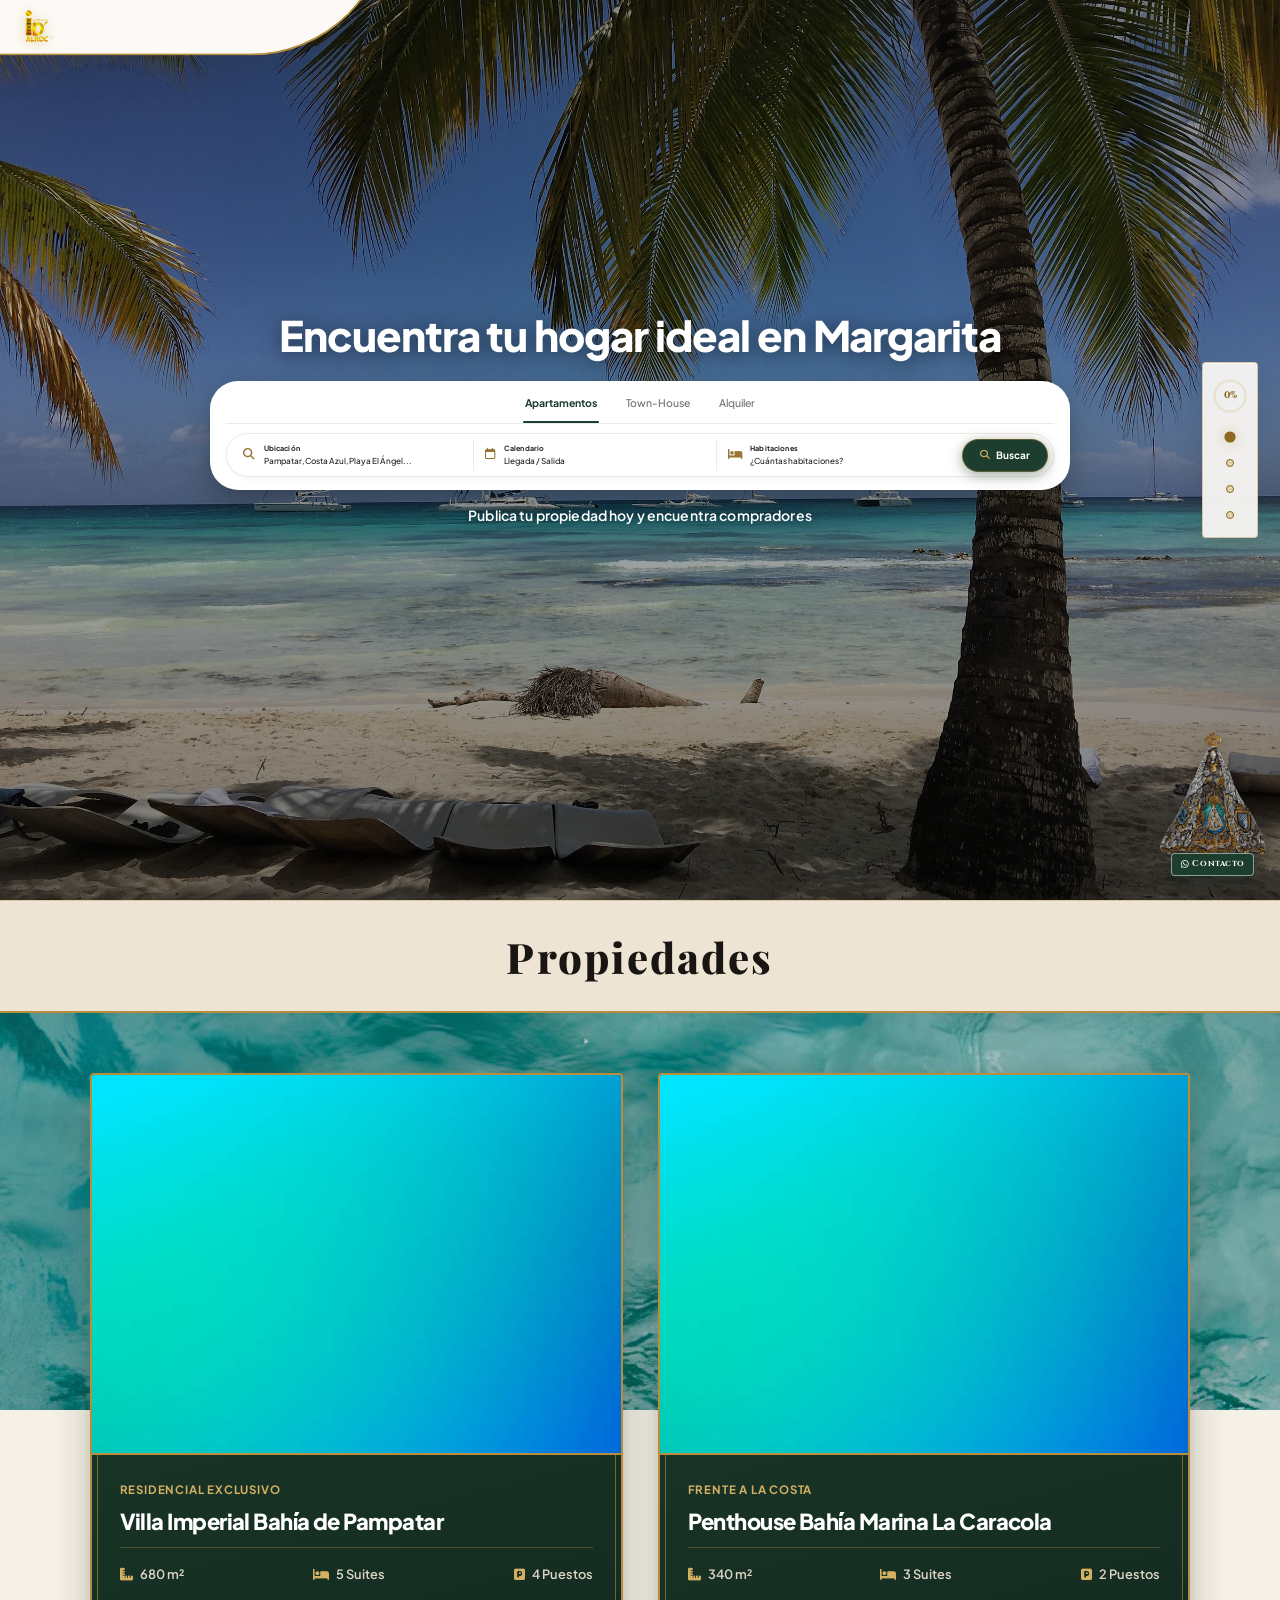
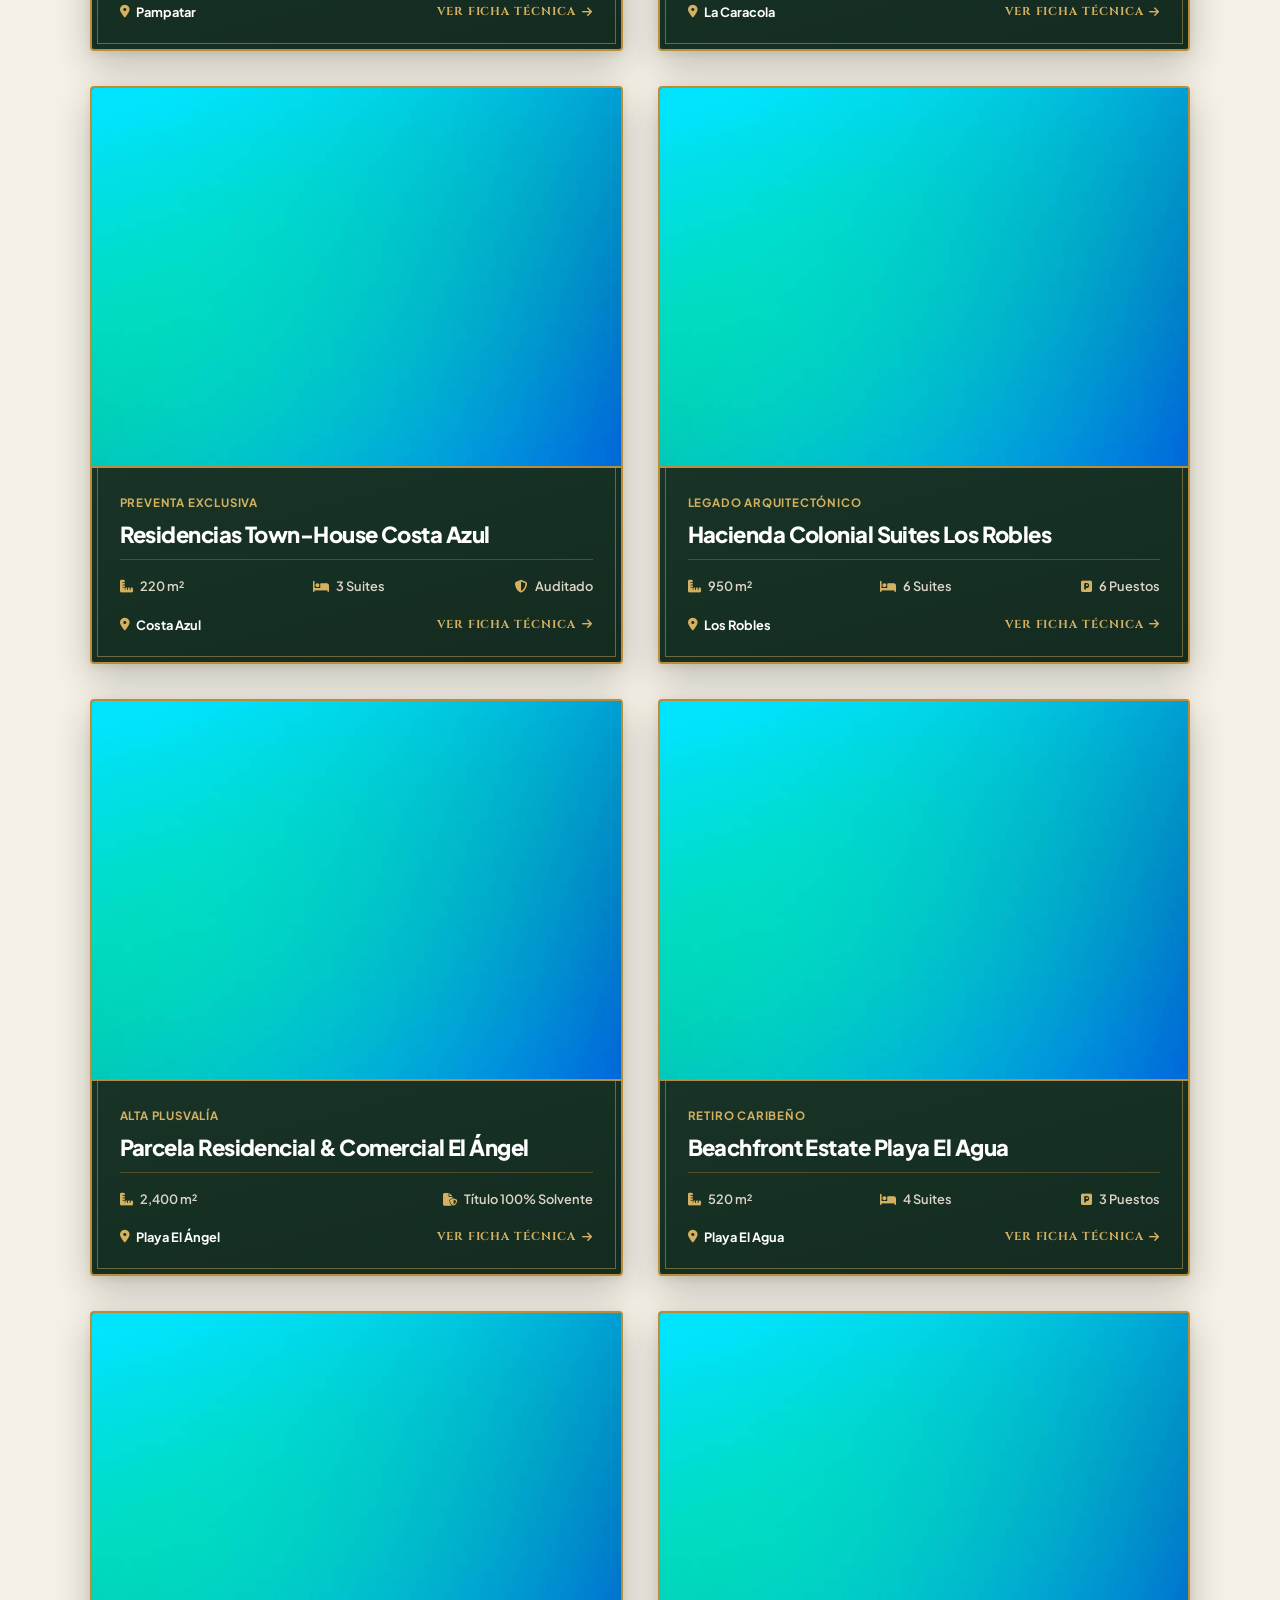
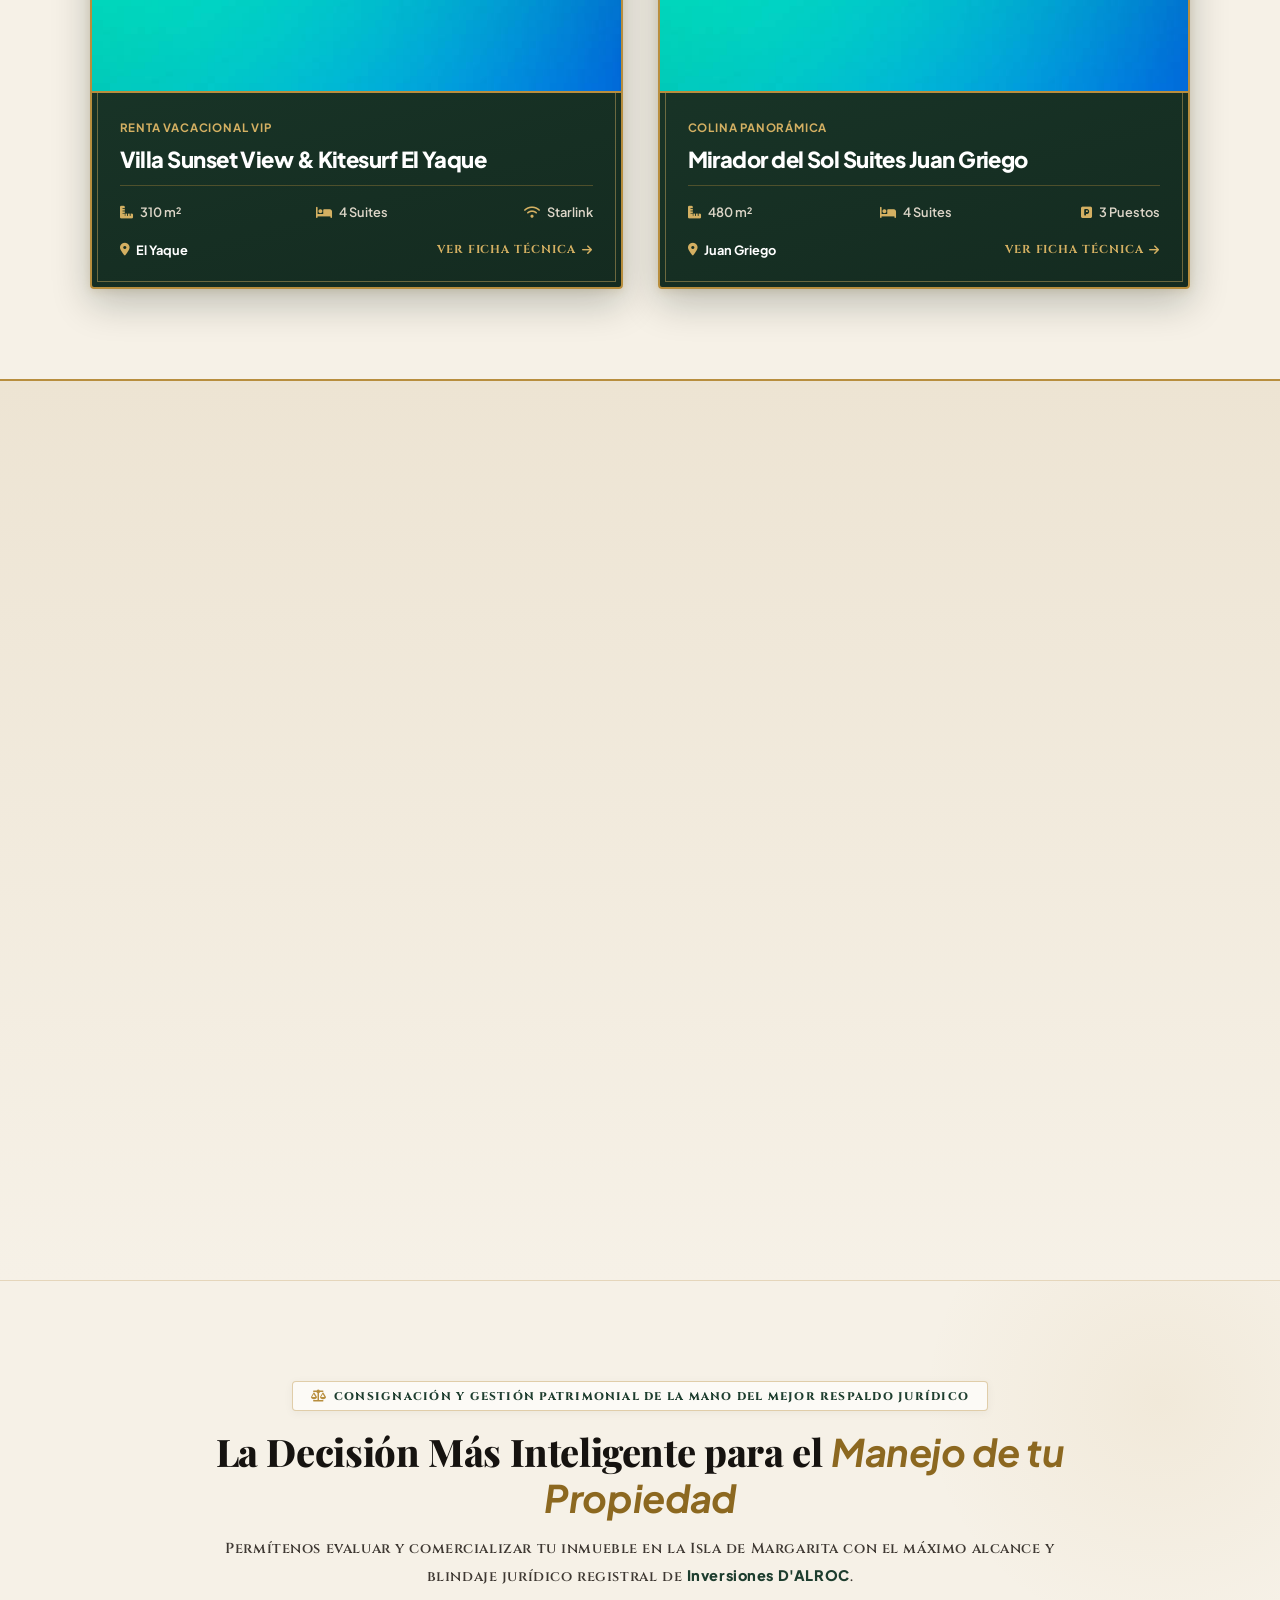
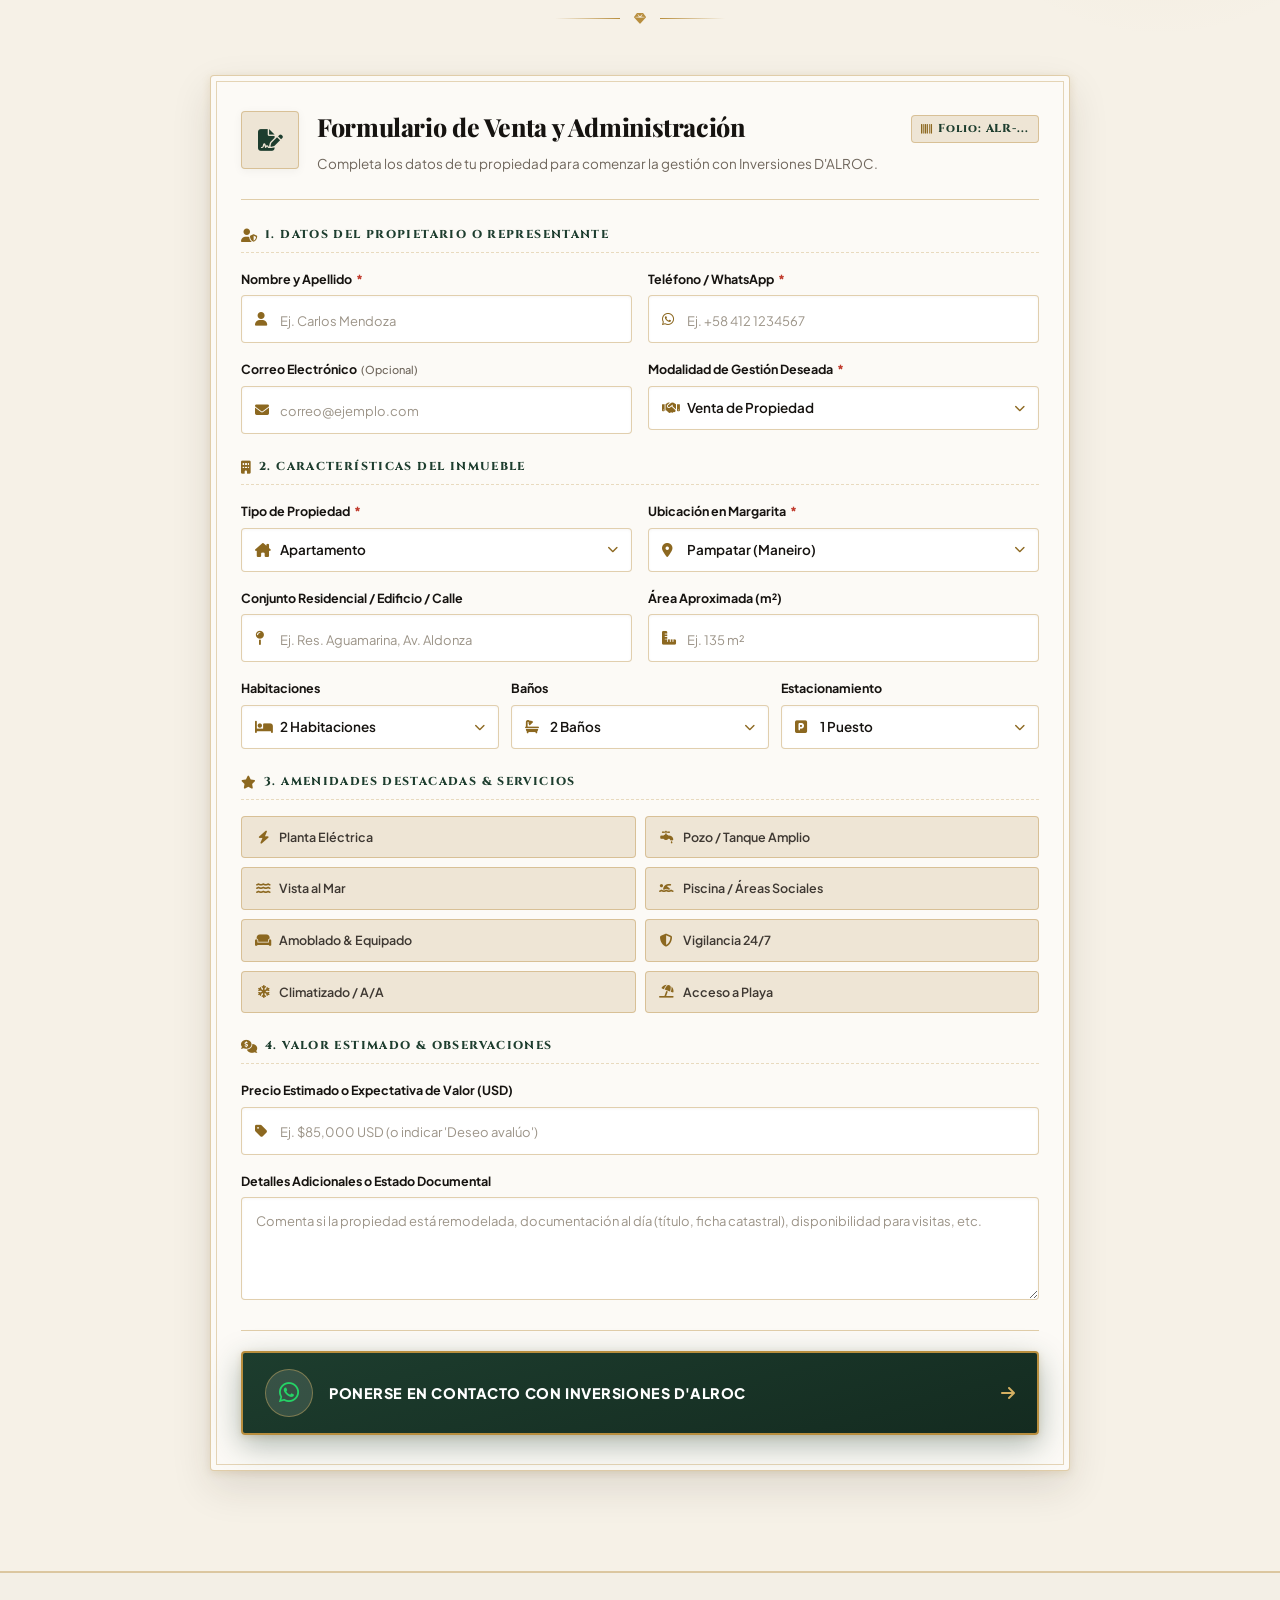
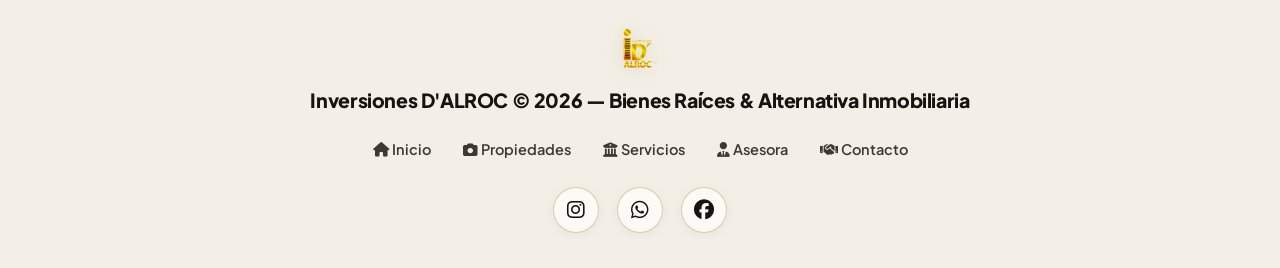
==== commit bb1b69fe: "Cambio" ====
--- a/index.html
+++ b/index.html
@@ -112,7 +112,7 @@
     <!-- Custom Architectural CSS Styles -->
     <link rel="stylesheet" href="estilos.css?v=responsive-15.0">
     <link rel="stylesheet" href="assets/scrollbar.css" media="only screen and (max-device-width:480px)">
-    <link rel="stylesheet" href="seccion3.css?v=responsive-13.0">
+    <link rel="stylesheet" href="seccion3.css?v=responsive-16.0">
 </head>
 
 <body>
@@ -1005,10 +1005,12 @@
 
             // --- Lógica de la Forma Arquitectónica Pop-Up en el Tope (Oculta, sobresale solo la pestaña) ---
             let topShapeOpenScrollY = 0;
+            let topShapeSwipeCount = 0;
 
             const openTopShape = () => {
                 if (!topShapePopup) return;
-                topShapeOpenScrollY = window.pageYOffset || document.documentElement.scrollTop;
+                topShapeOpenScrollY = window.scrollY || window.pageYOffset || document.documentElement.scrollTop || 0;
+                topShapeSwipeCount = 0;
                 topShapePopup.classList.add('active');
                 if (topShapeHandle) {
                     topShapeHandle.setAttribute('aria-expanded', 'true');
@@ -1018,6 +1020,7 @@
             const closeTopShape = () => {
                 if (!topShapePopup) return;
                 topShapePopup.classList.remove('active');
+                topShapeSwipeCount = 0;
                 if (topShapeHandle) {
                     topShapeHandle.setAttribute('aria-expanded', 'false');
                 }
@@ -1055,17 +1058,48 @@
                 });
             }
 
-            // Cerrar al hacer clic o tocar fuera de la forma (tanto en PC como en móviles)
+            // Cerrar al hacer clic o tap estático fuera de la forma (tanto en PC como en móviles)
+            let touchStartX = 0;
+            let touchStartY = 0;
             let touchStartedInsidePopup = false;
+
             document.addEventListener('touchstart', (e) => {
                 if (topShapePopup && topShapePopup.classList.contains('active')) {
                     touchStartedInsidePopup = topShapePopup.contains(e.target);
+                    if (e.touches && e.touches[0]) {
+                        touchStartX = e.touches[0].clientX;
+                        touchStartY = e.touches[0].clientY;
+                    }
                 }
             }, { passive: true });
 
             document.addEventListener('touchend', (e) => {
                 if (topShapePopup && topShapePopup.classList.contains('active')) {
-                    if (!topShapePopup.contains(e.target) && !touchStartedInsidePopup) {
+                    let moveDist = 0;
+                    let deltaY = 0;
+                    if (e.changedTouches && e.changedTouches[0]) {
+                        moveDist = Math.hypot(e.changedTouches[0].clientX - touchStartX, e.changedTouches[0].clientY - touchStartY);
+                        deltaY = touchStartY - e.changedTouches[0].clientY; // Positivo = swipe hacia arriba (para scrollear hacia abajo)
+                    }
+
+                    // 1. Cierre por tap estático deliberado fuera del pop-up (interacción con la página / Sección 2)
+                    if (!topShapePopup.contains(e.target) && !touchStartedInsidePopup && moveDist < 12) {
+                        closeTopShape();
+                        return;
+                    }
+
+                    // 2. Conteo de swipes hacia abajo: a los 2 swipes (o 1 swipe largo > 150px), cerrar el pop-up
+                    if (deltaY > 45) {
+                        topShapeSwipeCount++;
+                        if (topShapeSwipeCount >= 2 || deltaY > 150) {
+                            closeTopShape();
+                            return;
+                        }
+                    }
+
+                    // 3. Verificación de scroll acumulado (2 swipes en teléfono equivalen a ~220px)
+                    const currentY = window.scrollY || window.pageYOffset || document.documentElement.scrollTop || 0;
+                    if (Math.abs(currentY - topShapeOpenScrollY) >= 220) {
                         closeTopShape();
                     }
                 }
@@ -1080,24 +1114,15 @@
                 }
             });
 
-            // Cerrar inmediatamente si el usuario desliza el dedo fuera del pop-up para scrollear
-            document.addEventListener('touchmove', (e) => {
-                if (topShapePopup && topShapePopup.classList.contains('active')) {
-                    if (!topShapePopup.contains(e.target)) {
+            // Interacción deliberada con la Sección 2 (catálogo, tarjetas de propiedades, filtros)
+            const secGaleriaNode = document.getElementById('Galeria');
+            if (secGaleriaNode) {
+                secGaleriaNode.addEventListener('click', () => {
+                    if (topShapePopup && topShapePopup.classList.contains('active')) {
                         closeTopShape();
                     }
-                }
-            }, { passive: true });
-
-            // Cerrar al scrollear la página
-            window.addEventListener('scroll', () => {
-                if (topShapePopup && topShapePopup.classList.contains('active')) {
-                    const currentScroll = window.pageYOffset || document.documentElement.scrollTop;
-                    if (Math.abs(currentScroll - topShapeOpenScrollY) > 20) {
-                        closeTopShape();
-                    }
-                }
-            }, { passive: true });
+                });
+            }
 
             // Cerrar con tecla Escape
             document.addEventListener('keydown', (e) => {
@@ -1459,9 +1484,10 @@
                     }
                 }
 
-                // Cierre automático del Top Left Corner Pop-Up al scrollear en la página
+                // Cierre automático del Top Left Corner Pop-Up al scrollear (calibrado a 2 swipes de scroll: ~220px)
                 if (topShapePopup && topShapePopup.classList.contains('active')) {
-                    if (Math.abs(scrollY - topShapeOpenScrollY) > 20 || scrollY > 40) {
+                    const scrollDist = Math.abs(scrollY - topShapeOpenScrollY);
+                    if (scrollDist >= 220) {
                         closeTopShape();
                     }
                 }
--- a/seccion3.css
+++ b/seccion3.css
@@ -5,10 +5,14 @@
    ========================================================================== */
 
 .Legado {
-    background: linear-gradient(180deg, #F6F1E7 0%, #EEE5D5 50%, #E2D7C2 100%);
+    position: relative;
+    background-image: url('img/RoyalCrownhd.jpg');
+    background-size: cover;
+    background-position: center;
+    background-repeat: no-repeat;
+    background-attachment: fixed;
     padding: 10rem 9%;
     border-bottom: 1px solid var(--gold-border);
-    position: relative;
     overflow: hidden;
 }
 
@@ -929,7 +933,21 @@
 
 @media (max-width: 768px) {
     .Legado { 
+        background-attachment: scroll;
         padding: 4.5rem 4%; 
+    }
+
+    .legado-header-editorial {
+        background: rgba(252, 250, 246, 0.90);
+        backdrop-filter: blur(10px);
+        -webkit-backdrop-filter: blur(10px);
+        padding: 3.2rem 1.8rem;
+        border-radius: 18px;
+        border: 1.5px solid var(--gold-border);
+        box-shadow: 0 8px 24px rgba(40, 34, 25, 0.08);
+        margin: 0 auto 3.5rem auto;
+        position: relative;
+        overflow: hidden;
     }
     
     .legado-main-title { 
